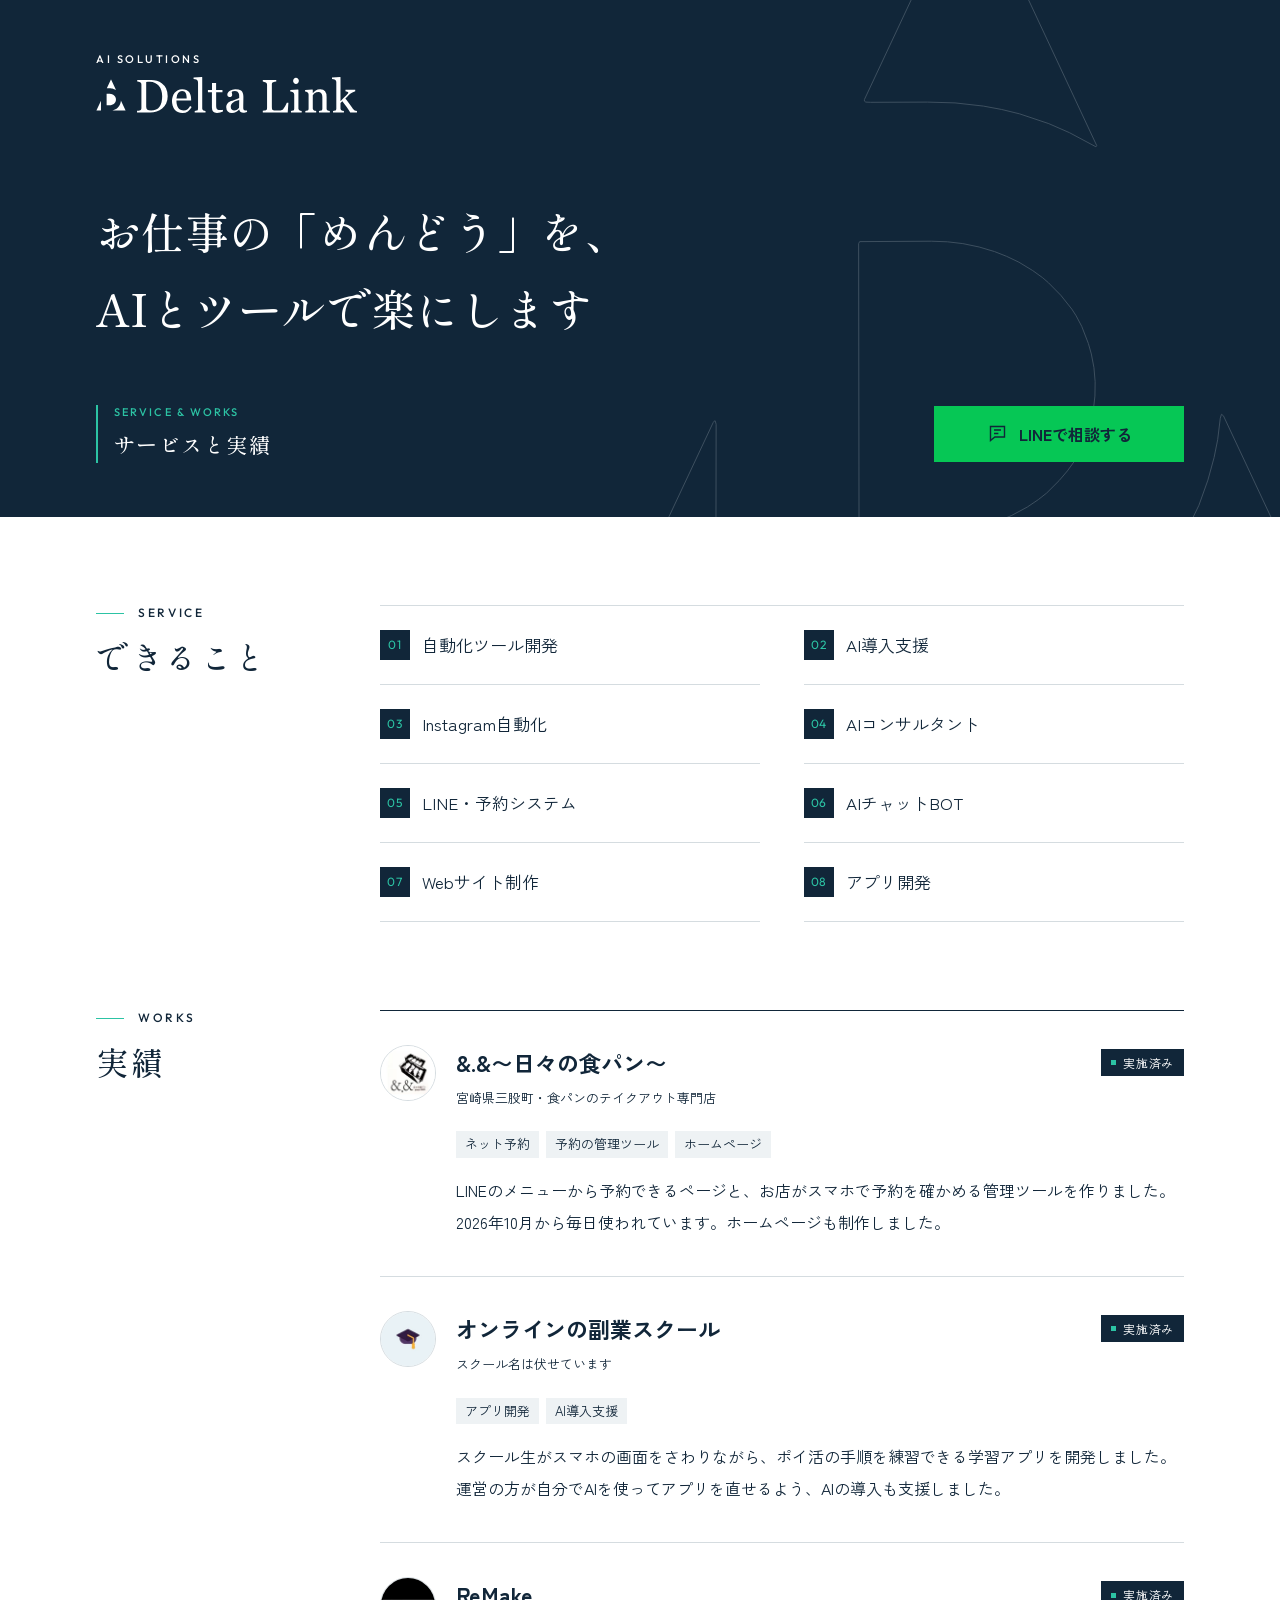
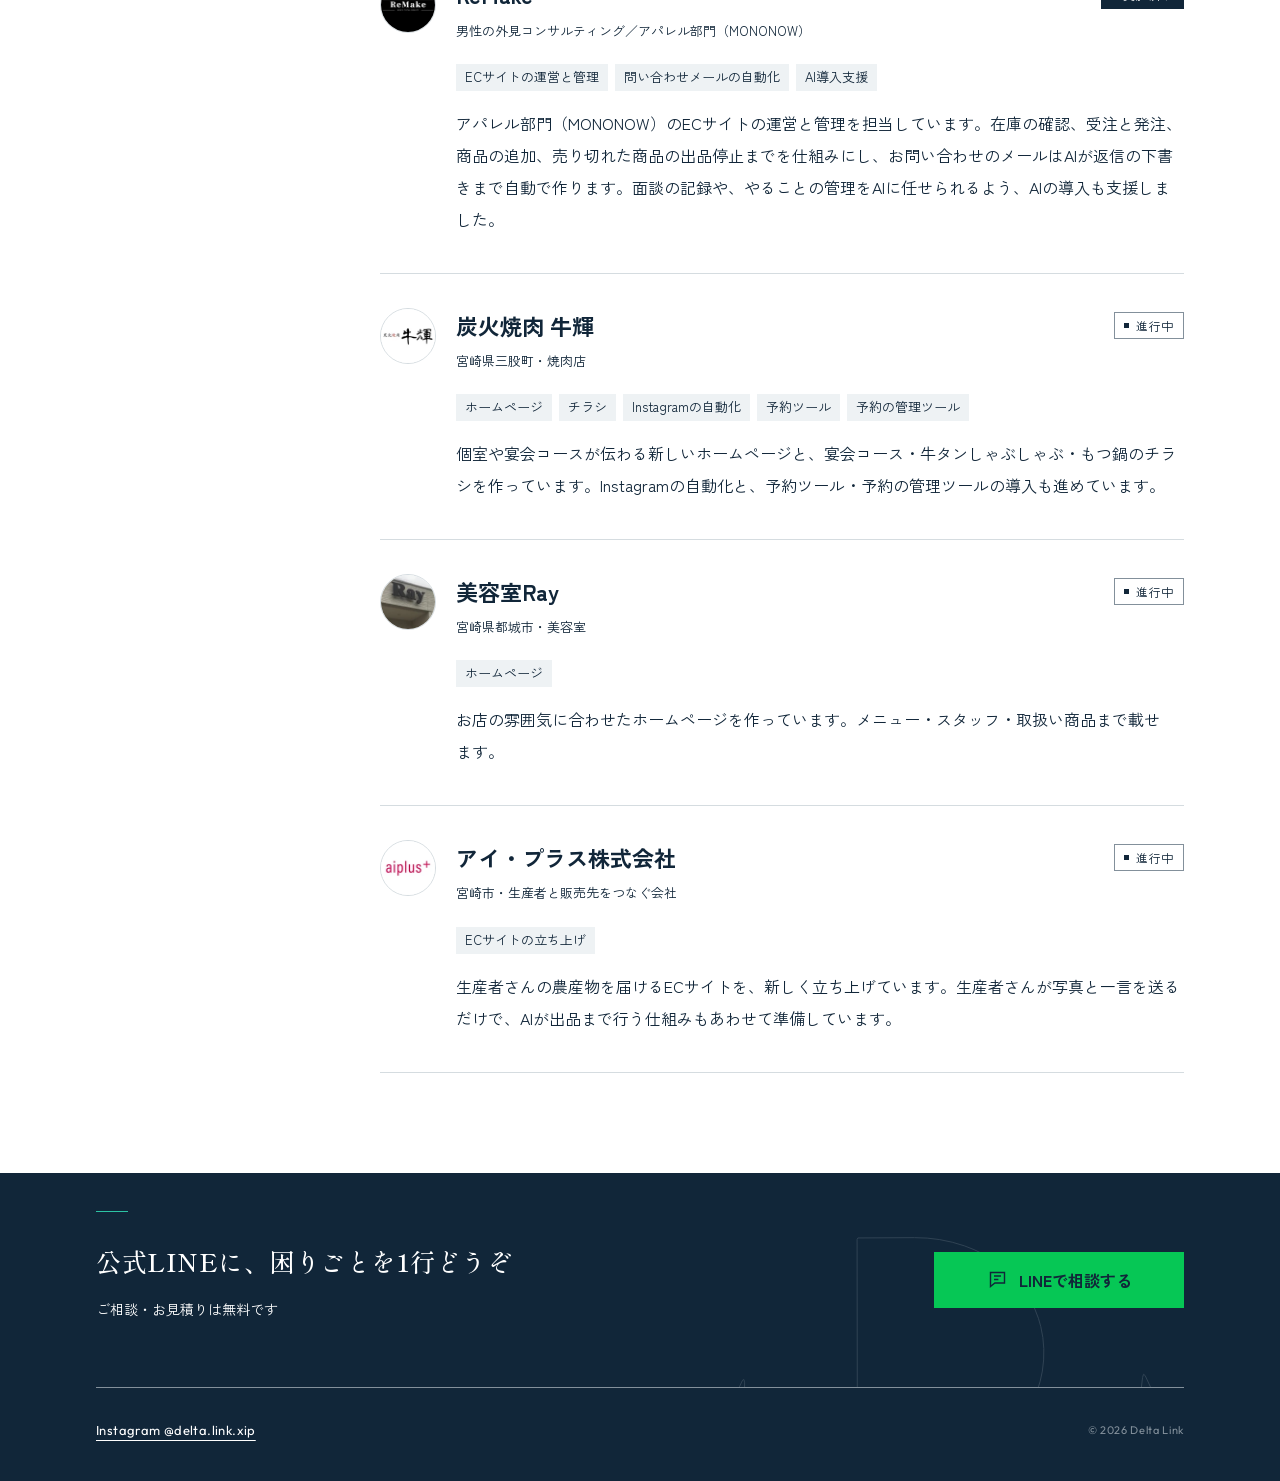
==== works/index.html @ f8925f32 "サービスと実績のページを公開する（公式LINEのメニューから開く1ページ） Co-Authored-By: Claude Opus 5.5 <noreply@anthropic.com>" ====
<!doctype html>
<html lang="ja">
<head>
  <meta charset="utf-8">
  <meta name="viewport" content="width=device-width, initial-scale=1, viewport-fit=cover">
  <title>Delta Link｜サービスと実績</title>
  <meta name="description" content="お仕事の「めんどう」を、AIとツールで楽にします。Delta Linkのできることと、これまでの実績です。">
  <meta property="og:title" content="Delta Link｜サービスと実績">
  <meta property="og:description" content="お仕事の「めんどう」を、AIとツールで楽にします。Delta Linkのできることと、これまでの実績です。">
  <meta property="og:type" content="website">
  <meta property="og:locale" content="ja_JP">
  <meta property="og:url" content="https://delta-cmpny-dev.github.io/delta-link/works/">
  <meta property="og:image" content="https://delta-cmpny-dev.github.io/delta-link/works/assets/ogp.png">
  <meta property="og:image:width" content="1200">
  <meta property="og:image:height" content="630">
  <meta property="og:image:alt" content="Delta Link｜サービスと実績">
  <meta name="twitter:card" content="summary_large_image">
  <meta name="theme-color" content="#112639">
  <link rel="icon" href="assets/favicon.png" type="image/png" sizes="32x32">
  <link rel="apple-touch-icon" href="assets/apple-touch-icon.png" sizes="180x180">
  <link rel="stylesheet" href="style.css">
</head>
<body>
  <header class="hero">
    <div class="hero-art" aria-hidden="true"><svg aria-hidden="true" xmlns="http://www.w3.org/2000/svg" viewBox="0 0 476.00 506.00"><path fill="currentColor" fill-rule="evenodd" d="M78.38,346.25 L78.00,346.25 L77.12,347.38 L6.50,497.75 L6.38,498.75 L7.00,499.38 L77.62,499.50 L78.75,498.62 L79.00,348.38Z M469.50,498.25 L396.75,343.12 L395.50,342.12 L394.75,344.62 L393.12,358.12 L390.88,369.25 L387.00,383.38 L381.38,399.12 L373.50,415.38 L366.38,427.12 L360.38,435.50 L350.88,446.88 L340.12,457.62 L330.38,465.75 L319.88,473.25 L308.88,480.00 L299.25,484.88 L283.50,491.62 L270.12,495.88 L260.50,498.25 L259.38,499.12 L261.38,499.50 L467.12,499.62 L469.12,499.25Z M168.88,234.00 L168.25,235.25 L168.50,415.88 L169.38,416.38 L214.12,416.38 L222.50,416.12 L233.62,414.88 L244.75,412.50 L254.25,409.62 L263.88,405.62 L273.88,400.25 L280.75,395.62 L286.00,391.50 L293.88,383.62 L299.00,377.62 L303.25,371.75 L307.75,363.62 L311.12,355.25 L313.50,347.75 L315.25,339.62 L316.25,330.75 L316.38,321.75 L315.62,312.88 L314.00,304.38 L312.12,297.75 L308.00,287.12 L304.50,280.50 L301.75,276.25 L294.88,267.62 L287.12,259.75 L283.50,256.62 L277.25,252.12 L268.62,246.88 L261.00,243.25 L253.38,240.25 L243.75,237.38 L233.50,235.25 L223.88,234.12 L213.75,233.75Z M237.75,5.62 L237.00,6.25 L171.88,145.00 L171.88,146.00 L172.75,146.62 L175.75,146.75 L211.50,146.62 L228.62,147.12 L246.38,149.12 L257.88,151.25 L269.12,154.00 L287.38,160.12 L300.25,165.75 L316.88,174.62 L317.38,173.88 L239.38,7.12 L238.38,5.75Z"/></svg></div>
    <div class="wrap hero-inner">
      <div class="brand">
        <p class="eyebrow">AI SOLUTIONS</p>
        <div class="lockup"><img class="mark" src="assets/deltalink-mark.svg" alt="" width="28" height="30"><img class="wordmark" src="assets/wordmark.svg" alt="Delta Link" width="211" height="44"></div>
      </div>
      <p class="catch">お仕事の「めんどう」を、<br>AIとツールで楽にします</p>
      <div class="hero-bottom">
        <div class="page-heading"><p class="eyebrow">SERVICE &amp; WORKS</p><h1>サービスと実績</h1></div>
        <a class="line-button" href="https://line.me/R/oaMessage/%40844vahis/"><svg aria-hidden="true" viewBox="0 0 24 24" fill="none" stroke="currentColor" stroke-width="1.6"><path d="M4 4h16v12H9l-5 4V4Z"/><path d="M8 8h8M8 12h5"/></svg><span class="line-label">LINEで相談する</span></a>
      </div>
    </div>
  </header>
  <main>
    <section class="services section wrap" aria-labelledby="service-title">
      <div class="section-heading"><p class="eyebrow">SERVICE</p><h2 id="service-title">できること</h2></div>
      <ol class="service-list"><li><span class="service-no">01</span><span class="service-name">自動化ツール開発</span></li>
<li><span class="service-no">02</span><span class="service-name">AI導入支援</span></li>
<li><span class="service-no">03</span><span class="service-name">Instagram自動化</span></li>
<li><span class="service-no">04</span><span class="service-name">AIコンサルタント</span></li>
<li><span class="service-no">05</span><span class="service-name">LINE・予約システム</span></li>
<li><span class="service-no">06</span><span class="service-name">AIチャットBOT</span></li>
<li><span class="service-no">07</span><span class="service-name">Webサイト制作</span></li>
<li><span class="service-no">08</span><span class="service-name">アプリ開発</span></li></ol>
    </section>
    <section class="works section wrap" aria-labelledby="works-title">
      <div class="section-heading"><p class="eyebrow">WORKS</p><h2 id="works-title">実績</h2></div>
      <div class="work-list"><article class="work" aria-labelledby="work-hibino">
  <div class="work-top"><img class="work-icon" src="assets/icons/hibino.webp" alt="&amp;.&amp;～日々の食パン～" width="56" height="56">
    <div class="work-identity"><h3 class="work-name" id="work-hibino">&amp;.&amp;～日々の食パン～</h3><p class="work-about">宮崎県三股町・食パンのテイクアウト専門店</p></div>
    <p class="work-status done">実施済み</p>
  </div>
  <ul class="work-services"><li>ネット予約</li><li>予約の管理ツール</li><li>ホームページ</li></ul><p class="work-text">LINEのメニューから予約できるページと、お店がスマホで予約を確かめる管理ツールを作りました。2026年10月から毎日使われています。ホームページも制作しました。</p>
</article>
<article class="work" aria-labelledby="work-yuruani">
  <div class="work-top"><img class="work-icon" src="assets/icons/yuruani.webp" alt="オンラインの副業スクール" width="56" height="56">
    <div class="work-identity"><h3 class="work-name" id="work-yuruani">オンラインの副業スクール</h3><p class="work-about">スクール名は伏せています</p></div>
    <p class="work-status done">実施済み</p>
  </div>
  <ul class="work-services"><li>アプリ開発</li><li>AI導入支援</li></ul><p class="work-text">スクール生がスマホの画面をさわりながら、ポイ活の手順を練習できる学習アプリを開発しました。運営の方が自分でAIを使ってアプリを直せるよう、AIの導入も支援しました。</p>
</article>
<article class="work" aria-labelledby="work-remake">
  <div class="work-top"><img class="work-icon" src="assets/icons/remake.webp" alt="ReMake" width="56" height="56">
    <div class="work-identity"><h3 class="work-name" id="work-remake">ReMake</h3><p class="work-about">男性の外見コンサルティング／アパレル部門（MONONOW）</p></div>
    <p class="work-status done">実施済み</p>
  </div>
  <ul class="work-services"><li>ECサイトの運営と管理</li><li>問い合わせメールの自動化</li><li>AI導入支援</li></ul><p class="work-text">アパレル部門（MONONOW）のECサイトの運営と管理を担当しています。在庫の確認、受注と発注、商品の追加、売り切れた商品の出品停止までを仕組みにし、お問い合わせのメールはAIが返信の下書きまで自動で作ります。面談の記録や、やることの管理をAIに任せられるよう、AIの導入も支援しました。</p>
</article>
<article class="work" aria-labelledby="work-gyuki">
  <div class="work-top"><img class="work-icon" src="assets/icons/gyuki.webp" alt="炭火焼肉 牛輝" width="56" height="56">
    <div class="work-identity"><h3 class="work-name" id="work-gyuki">炭火焼肉 牛輝</h3><p class="work-about">宮崎県三股町・焼肉店</p></div>
    <p class="work-status ongoing">進行中</p>
  </div>
  <ul class="work-services"><li>ホームページ</li><li>チラシ</li><li>Instagramの自動化</li><li>予約ツール</li><li>予約の管理ツール</li></ul><p class="work-text">個室や宴会コースが伝わる新しいホームページと、宴会コース・牛タンしゃぶしゃぶ・もつ鍋のチラシを作っています。Instagramの自動化と、予約ツール・予約の管理ツールの導入も進めています。</p>
</article>
<article class="work" aria-labelledby="work-ray">
  <div class="work-top"><img class="work-icon" src="assets/icons/ray.webp" alt="美容室Ray" width="56" height="56">
    <div class="work-identity"><h3 class="work-name" id="work-ray">美容室Ray</h3><p class="work-about">宮崎県都城市・美容室</p></div>
    <p class="work-status ongoing">進行中</p>
  </div>
  <ul class="work-services"><li>ホームページ</li></ul><p class="work-text">お店の雰囲気に合わせたホームページを作っています。メニュー・スタッフ・取扱い商品まで載せます。</p>
</article>
<article class="work" aria-labelledby="work-iplus">
  <div class="work-top"><img class="work-icon" src="assets/icons/iplus.webp" alt="アイ・プラス株式会社" width="56" height="56">
    <div class="work-identity"><h3 class="work-name" id="work-iplus">アイ・プラス株式会社</h3><p class="work-about">宮崎市・生産者と販売先をつなぐ会社</p></div>
    <p class="work-status ongoing">進行中</p>
  </div>
  <ul class="work-services"><li>ECサイトの立ち上げ</li></ul><p class="work-text">生産者さんの農産物を届けるECサイトを、新しく立ち上げています。生産者さんが写真と一言を送るだけで、AIが出品まで行う仕組みもあわせて準備しています。</p>
</article></div>
    </section>
    <section class="contact" aria-label="LINEで相談する">
      <div class="contact-art" aria-hidden="true"><svg aria-hidden="true" xmlns="http://www.w3.org/2000/svg" viewBox="0 0 476.00 506.00"><path fill="currentColor" fill-rule="evenodd" d="M78.38,346.25 L78.00,346.25 L77.12,347.38 L6.50,497.75 L6.38,498.75 L7.00,499.38 L77.62,499.50 L78.75,498.62 L79.00,348.38Z M469.50,498.25 L396.75,343.12 L395.50,342.12 L394.75,344.62 L393.12,358.12 L390.88,369.25 L387.00,383.38 L381.38,399.12 L373.50,415.38 L366.38,427.12 L360.38,435.50 L350.88,446.88 L340.12,457.62 L330.38,465.75 L319.88,473.25 L308.88,480.00 L299.25,484.88 L283.50,491.62 L270.12,495.88 L260.50,498.25 L259.38,499.12 L261.38,499.50 L467.12,499.62 L469.12,499.25Z M168.88,234.00 L168.25,235.25 L168.50,415.88 L169.38,416.38 L214.12,416.38 L222.50,416.12 L233.62,414.88 L244.75,412.50 L254.25,409.62 L263.88,405.62 L273.88,400.25 L280.75,395.62 L286.00,391.50 L293.88,383.62 L299.00,377.62 L303.25,371.75 L307.75,363.62 L311.12,355.25 L313.50,347.75 L315.25,339.62 L316.25,330.75 L316.38,321.75 L315.62,312.88 L314.00,304.38 L312.12,297.75 L308.00,287.12 L304.50,280.50 L301.75,276.25 L294.88,267.62 L287.12,259.75 L283.50,256.62 L277.25,252.12 L268.62,246.88 L261.00,243.25 L253.38,240.25 L243.75,237.38 L233.50,235.25 L223.88,234.12 L213.75,233.75Z M237.75,5.62 L237.00,6.25 L171.88,145.00 L171.88,146.00 L172.75,146.62 L175.75,146.75 L211.50,146.62 L228.62,147.12 L246.38,149.12 L257.88,151.25 L269.12,154.00 L287.38,160.12 L300.25,165.75 L316.88,174.62 L317.38,173.88 L239.38,7.12 L238.38,5.75Z"/></svg></div>
      <div class="wrap contact-inner">
        <div><p class="contact-message"><span>公式LINEに、</span><span>困りごとを1行どうぞ</span></p><p class="contact-note">ご相談・お見積りは無料です</p></div>
        <a class="line-button" href="https://line.me/R/oaMessage/%40844vahis/"><svg aria-hidden="true" viewBox="0 0 24 24" fill="none" stroke="currentColor" stroke-width="1.6"><path d="M4 4h16v12H9l-5 4V4Z"/><path d="M8 8h8M8 12h5"/></svg><span class="line-label">LINEで相談する</span></a>
      </div>
    </section>
  </main>
  <footer class="footer"><div class="wrap footer-inner"><a class="instagram" href="https://www.instagram.com/delta.link.xip/">Instagram @delta.link.xip</a><p class="copyright">© 2026 Delta Link</p></div></footer>
  <div class="mobile-contact"><a class="line-button" href="https://line.me/R/oaMessage/%40844vahis/"><svg aria-hidden="true" viewBox="0 0 24 24" fill="none" stroke="currentColor" stroke-width="1.6"><path d="M4 4h16v12H9l-5 4V4Z"/><path d="M8 8h8M8 12h5"/></svg><span class="line-label">LINEで相談する</span></a></div>
</body>
</html>
---- works/style.css ----
@font-face{font-family:Shippori;src:url("assets/fonts/shippori.woff2") format("woff2");font-weight:500;font-display:swap}
@font-face{font-family:Outfit;src:url("assets/fonts/outfit.woff2") format("woff2");font-weight:100 900;font-display:swap}
@font-face{font-family:Zen;src:url("assets/fonts/zen-regular.woff2") format("woff2");font-weight:400;font-display:swap}
@font-face{font-family:Zen;src:url("assets/fonts/zen-bold.woff2") format("woff2");font-weight:700;font-display:swap}
:root{--navy:#112639;--teal:#2cc3a4;--grey:#83909b;--rule:#d5dce0;--line:#06c755;--dock:80px;color-scheme:light}
*{box-sizing:border-box}
html{background:var(--navy);scroll-padding-bottom:calc(var(--dock) + env(safe-area-inset-bottom,0px) + 24px)}
body{margin:0;background:#fff;color:var(--navy);font-family:Zen,sans-serif;font-size:16px;font-weight:400;line-height:1.9;-webkit-text-size-adjust:100%;text-size-adjust:100%}
h1,h2,h3,p,ol,ul{margin:0}
ol,ul{padding:0;list-style:none}
a{color:inherit;text-underline-offset:5px}
img,svg{display:block;max-width:100%}
a:focus-visible{outline:3px solid var(--navy);outline-offset:5px}
.hero a:focus-visible,.contact a:focus-visible,.footer a:focus-visible{outline-color:#fff}
.wrap{width:calc(100% - 48px);max-width:1088px;margin-inline:auto}
.eyebrow{font-family:Outfit,Zen,sans-serif;font-size:12px;font-weight:500;letter-spacing:.22em;line-height:1.4}
.hero{position:relative;isolation:isolate;background:var(--navy);color:#fff;overflow:hidden}
.hero-inner{position:relative;padding-top:40px;padding-bottom:42px}
.brand .eyebrow{font-size:10px;letter-spacing:.23em;margin-bottom:10px}
.lockup{display:flex;align-items:center;gap:11px}
.mark{filter:brightness(0) invert(1);flex:0 0 25px;width:25px;height:27px}
.wordmark{width:186px;height:auto}
.hero-art{position:absolute;z-index:-1;width:470px;right:-115px;top:38px;color:var(--grey);pointer-events:none}
.hero-art svg,.contact-art svg{width:100%;height:auto}
.hero-art path,.contact-art path{fill:none;stroke:currentColor;stroke-width:1;vector-effect:non-scaling-stroke}
.hero-art{opacity:.39}
.catch{font-family:Shippori,serif;font-weight:500;font-size:clamp(21px,5.7vw,27px);line-height:1.85;letter-spacing:.01em;margin:62px 0 46px}
.hero-bottom{display:flex;flex-direction:column;align-items:flex-start;gap:28px}
.page-heading{border-left:2px solid var(--teal);padding-left:16px}
.page-heading .eyebrow{color:var(--teal);font-size:10px;letter-spacing:.19em}
h1{font-family:Shippori,serif;font-size:19px;font-weight:500;letter-spacing:.07em;line-height:1.7;margin-top:7px}
.line-button{display:inline-flex;align-items:center;justify-content:center;gap:11px;background:var(--line);color:var(--navy);min-height:56px;padding:12px 24px;text-decoration:none;font-size:16px;font-weight:700;line-height:1.5;max-width:100%;border:1px solid var(--line)}
/* The navy halo preserves the specified green/white combination and gives
   the glyphs a contrasting immediate background (1px outside each glyph). */
.line-button svg{width:21px;height:21px;flex:none}
.line-button:hover{border-color:#fff}
.section{padding-top:66px}
.section-heading{margin-bottom:28px}
.section-heading .eyebrow{display:flex;align-items:center;gap:14px;font-size:12px}
.section-heading .eyebrow::before{content:"";height:1px;width:28px;background:var(--teal)}
h2{font-family:Shippori,serif;font-size:29px;font-weight:500;line-height:1.5;letter-spacing:.08em;margin-top:10px}
.service-list{border-top:1px solid var(--rule);display:grid;grid-template-columns:minmax(0,1fr)}
.service-list li{display:flex;align-items:center;gap:18px;border-bottom:1px solid var(--rule);min-height:69px;padding:16px 0}
.service-no{font-family:Outfit,sans-serif;font-size:12px;letter-spacing:.06em;line-height:30px;text-align:center;width:30px;flex:0 0 30px;background:var(--navy);color:var(--teal)}
.service-name{font-size:16px;line-height:1.6;overflow-wrap:anywhere}
.works{padding-bottom:72px}
.work-list{border-top:1px solid var(--navy)}
.work{padding:32px 0 36px;border-bottom:1px solid var(--rule)}
.work-top{display:grid;grid-template-columns:56px minmax(0,1fr);gap:16px;align-items:start}
.work-icon{width:56px;height:56px;border-radius:50%;object-fit:cover;box-sizing:border-box;border:1px solid var(--rule);background:#fff}
.work-name{font-size:19px;font-weight:700;line-height:1.55;overflow-wrap:anywhere}
.work-about{text-wrap:pretty;font-size:14px;line-height:1.8;margin-top:7px;overflow-wrap:anywhere}
.work-status{display:inline-flex;align-items:center;gap:7px;font-size:12px;line-height:1.6;letter-spacing:.06em;padding:3px 9px;margin-top:0;border:1px solid var(--navy);grid-column:2;justify-self:start;white-space:nowrap}
.work-status::before{content:"";width:5px;height:5px;background:var(--teal);flex:none}
.work-status.done{background:var(--navy);color:#fff}
.work-status.ongoing{background:#fff;color:var(--navy);border-color:var(--grey)}
.work-status.ongoing::before{background:var(--navy)}
.work-services{display:flex;flex-wrap:wrap;gap:7px;margin:24px 0 16px}
.work-services li{font-size:13px;line-height:1.6;padding:3px 9px;background:#eef2f4;max-width:100%;overflow-wrap:anywhere}
.work-text{text-wrap:pretty;font-size:15px;line-height:2;overflow-wrap:anywhere}
.contact{position:relative;isolation:isolate;overflow:hidden;background:var(--navy);color:#fff}
.contact-art{position:absolute;z-index:-1;width:380px;right:-128px;top:-90px;color:var(--grey);opacity:.27;pointer-events:none}
.contact-inner{padding-top:48px;padding-bottom:44px}
.contact-inner::before{content:"";display:block;width:32px;height:1px;background:var(--teal);margin-bottom:23px}
.contact-message{font-family:Shippori,serif;font-size:21px;font-weight:500;line-height:1.85;letter-spacing:.02em}
.contact-message span{display:block}
.contact-note{font-size:13px;margin-top:12px}
.contact .line-button{margin-top:26px}
.footer{background:var(--navy);color:#fff;padding-bottom:calc(var(--dock) + env(safe-area-inset-bottom,0px) + 24px)}
.footer-inner{border-top:1px solid #83909b;padding-top:24px;display:flex;flex-direction:column;gap:18px}
.instagram{font-family:Outfit,Zen,sans-serif;font-size:13px;letter-spacing:.03em;width:fit-content;max-width:100%;padding:8px 0;overflow-wrap:anywhere}
.copyright{font-family:Outfit,Zen,sans-serif;font-size:11px;letter-spacing:.06em;color:var(--grey)}
.mobile-contact{position:fixed;z-index:10;bottom:0;left:0;right:0;background:#fff;border-top:1px solid var(--rule);padding:10px 24px calc(10px + env(safe-area-inset-bottom,0px));min-height:var(--dock);display:flex;align-items:center;justify-content:center}
.mobile-contact .line-button{width:100%;min-height:54px}
@media(min-width:600px){.service-list{grid-template-columns:repeat(2,minmax(0,1fr));column-gap:36px}.wrap{width:calc(100% - 80px)}}
@media(min-width:768px){
  .hero-inner{padding-top:52px;padding-bottom:54px}
  .brand .eyebrow{font-size:11px}
  .wordmark{width:220px}.mark{width:30px;height:32px;flex-basis:30px}
  .hero-art{width:760px;right:-70px;top:-132px}
  .catch{font-size:38px;line-height:1.75;margin:80px 0 58px}
  .hero-bottom{flex-direction:row;justify-content:space-between;align-items:center;gap:24px}
  h1{font-size:21px}.page-heading .eyebrow{font-size:11px}
  .hero .line-button{width:250px}
  .section{display:grid;grid-template-columns:190px minmax(0,1fr);gap:40px;padding-top:88px}
  .section-heading{margin:0}h2{font-size:32px}
  .service-list{column-gap:28px}.service-list li{gap:12px;min-height:79px}.service-name{font-size:15px}
  .works{padding-bottom:100px}
  .work{padding:34px 0 38px}
  .work-top{grid-template-columns:56px minmax(0,1fr);gap:20px}
  .work-name{font-size:22px}.work-about{font-size:13px}
  .work-status{margin-top:12px}
  .work-services{margin-left:76px;margin-top:22px}
  .work-text{margin-left:76px;font-size:16px}
  .contact-inner{padding-block:65px;display:grid;grid-template-columns:minmax(0,1fr) 250px;gap:24px;align-items:center}
  .contact-inner::before{position:absolute;top:38px;margin:0}
  .contact-message{font-size:25px}.contact-note{font-size:14px}
  .contact .line-button{margin:0}.contact-art{width:600px;right:35px;top:-230px}
  .footer{padding-bottom:30px}.footer-inner{flex-direction:row;justify-content:space-between;align-items:center;padding-top:22px}
  .mobile-contact{display:none}
}
@media(min-width:1100px){.service-list{column-gap:44px}.service-name{font-size:17px}.section{grid-template-columns:220px minmax(0,1fr);gap:64px}.work-top{grid-template-columns:56px minmax(0,1fr) auto}.work-status{margin-top:4px;grid-column:auto}.catch{font-size:44px}.contact-message span{display:inline}}
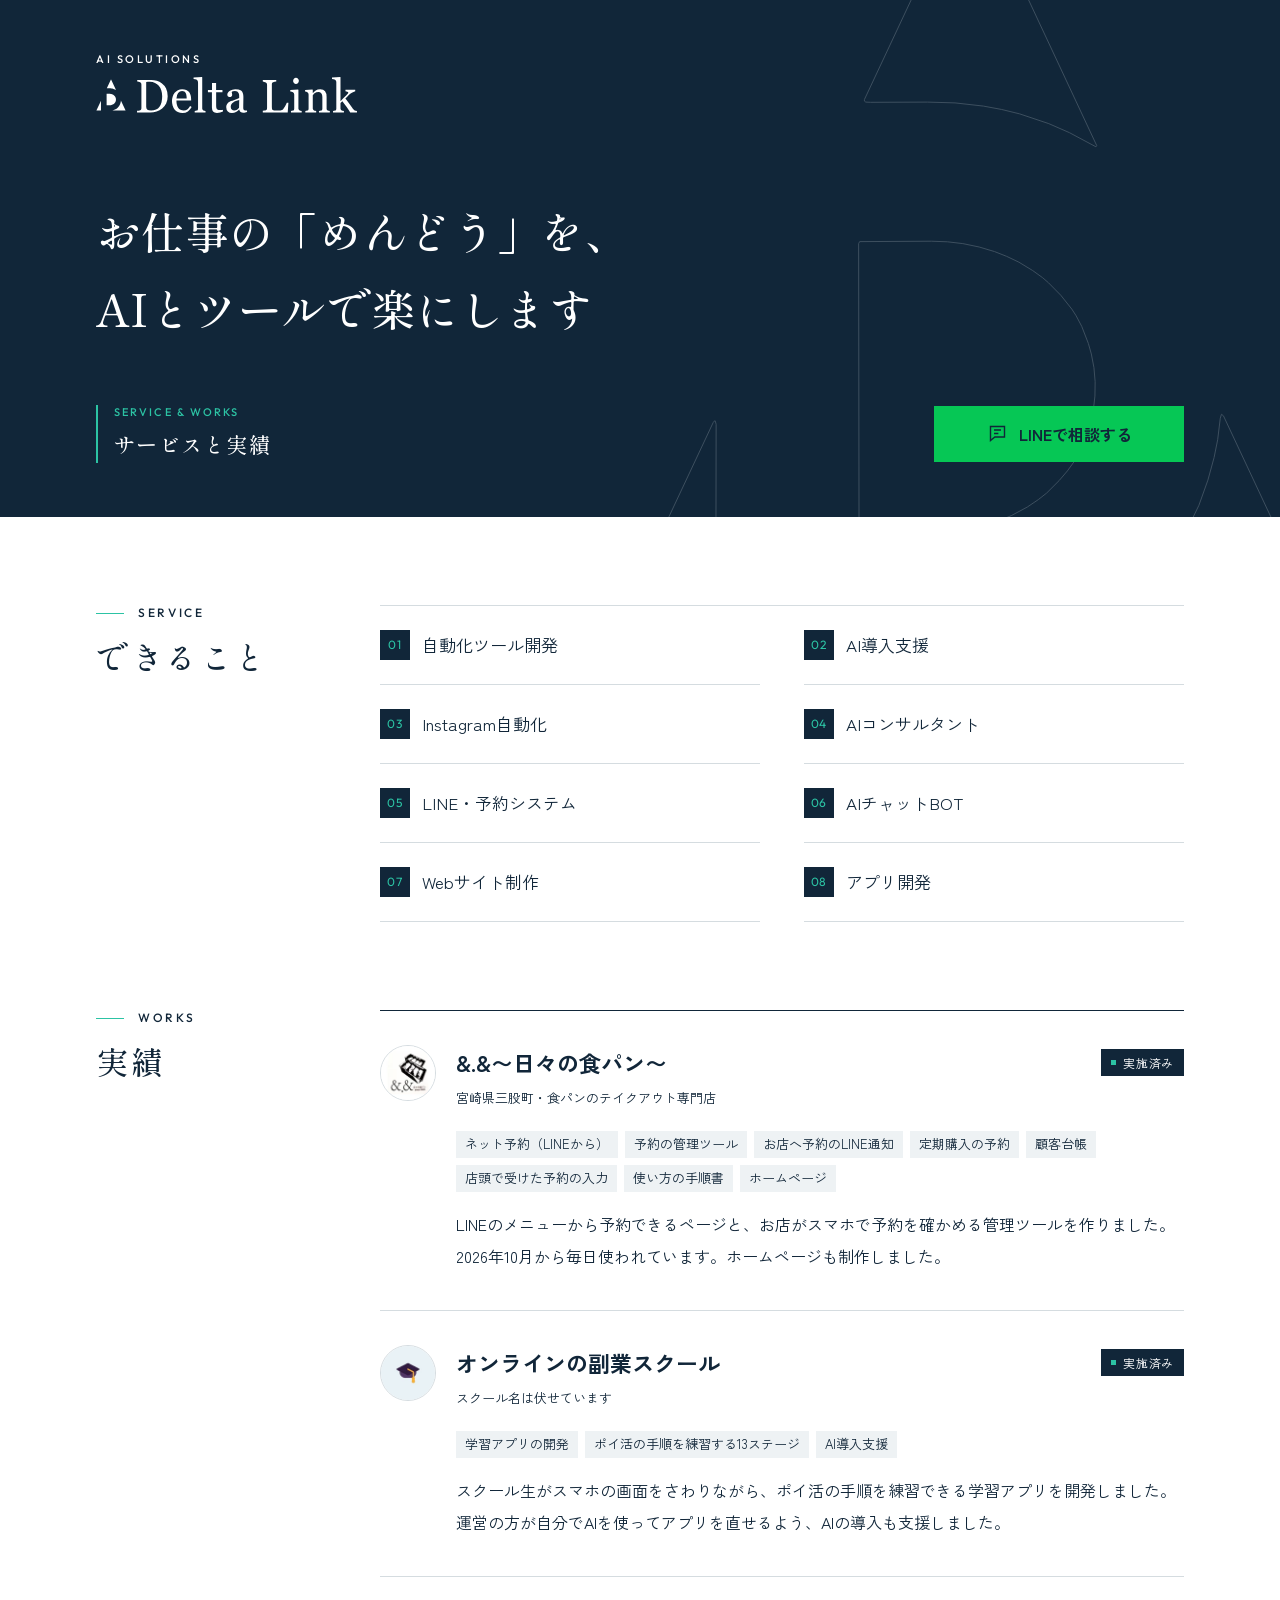
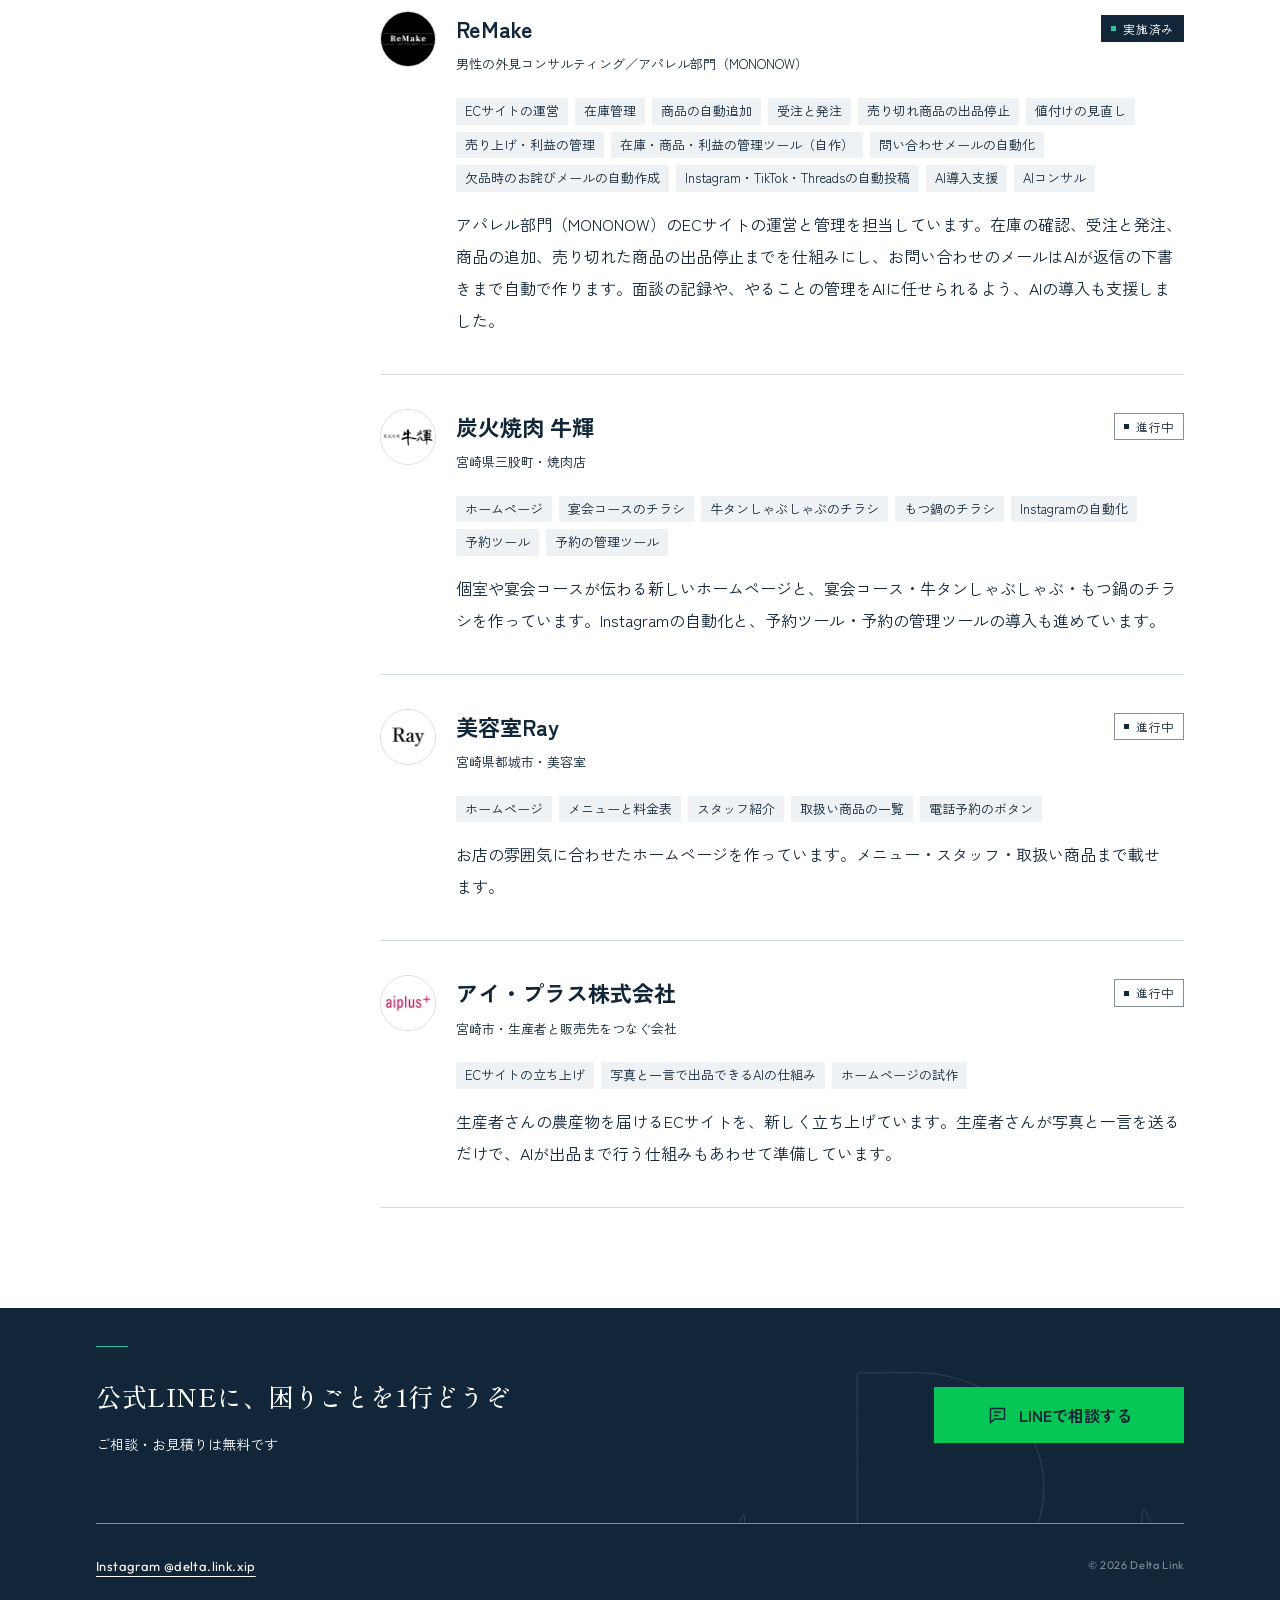
==== commit 9c2b8fd3: "実績の札を、やったことを1つずつ並べる形にし、美容室Rayのアイコンを文字に替える Co-Authored-By: Claude Opus 5.5 <noreply@anthropic.com>" ====
--- a/works/index.html
+++ b/works/index.html
@@ -54,42 +54,42 @@
     <div class="work-identity"><h3 class="work-name" id="work-hibino">&amp;.&amp;～日々の食パン～</h3><p class="work-about">宮崎県三股町・食パンのテイクアウト専門店</p></div>
     <p class="work-status done">実施済み</p>
   </div>
-  <ul class="work-services"><li>ネット予約</li><li>予約の管理ツール</li><li>ホームページ</li></ul><p class="work-text">LINEのメニューから予約できるページと、お店がスマホで予約を確かめる管理ツールを作りました。2026年10月から毎日使われています。ホームページも制作しました。</p>
+  <ul class="work-services"><li>ネット予約（LINEから）</li><li>予約の管理ツール</li><li>お店へ予約のLINE通知</li><li>定期購入の予約</li><li>顧客台帳</li><li>店頭で受けた予約の入力</li><li>使い方の手順書</li><li>ホームページ</li></ul><p class="work-text">LINEのメニューから予約できるページと、お店がスマホで予約を確かめる管理ツールを作りました。2026年10月から毎日使われています。ホームページも制作しました。</p>
 </article>
 <article class="work" aria-labelledby="work-yuruani">
   <div class="work-top"><img class="work-icon" src="assets/icons/yuruani.webp" alt="オンラインの副業スクール" width="56" height="56">
     <div class="work-identity"><h3 class="work-name" id="work-yuruani">オンラインの副業スクール</h3><p class="work-about">スクール名は伏せています</p></div>
     <p class="work-status done">実施済み</p>
   </div>
-  <ul class="work-services"><li>アプリ開発</li><li>AI導入支援</li></ul><p class="work-text">スクール生がスマホの画面をさわりながら、ポイ活の手順を練習できる学習アプリを開発しました。運営の方が自分でAIを使ってアプリを直せるよう、AIの導入も支援しました。</p>
+  <ul class="work-services"><li>学習アプリの開発</li><li>ポイ活の手順を練習する13ステージ</li><li>AI導入支援</li></ul><p class="work-text">スクール生がスマホの画面をさわりながら、ポイ活の手順を練習できる学習アプリを開発しました。運営の方が自分でAIを使ってアプリを直せるよう、AIの導入も支援しました。</p>
 </article>
 <article class="work" aria-labelledby="work-remake">
   <div class="work-top"><img class="work-icon" src="assets/icons/remake.webp" alt="ReMake" width="56" height="56">
     <div class="work-identity"><h3 class="work-name" id="work-remake">ReMake</h3><p class="work-about">男性の外見コンサルティング／アパレル部門（MONONOW）</p></div>
     <p class="work-status done">実施済み</p>
   </div>
-  <ul class="work-services"><li>ECサイトの運営と管理</li><li>問い合わせメールの自動化</li><li>AI導入支援</li></ul><p class="work-text">アパレル部門（MONONOW）のECサイトの運営と管理を担当しています。在庫の確認、受注と発注、商品の追加、売り切れた商品の出品停止までを仕組みにし、お問い合わせのメールはAIが返信の下書きまで自動で作ります。面談の記録や、やることの管理をAIに任せられるよう、AIの導入も支援しました。</p>
+  <ul class="work-services"><li>ECサイトの運営</li><li>在庫管理</li><li>商品の自動追加</li><li>受注と発注</li><li>売り切れ商品の出品停止</li><li>値付けの見直し</li><li>売り上げ・利益の管理</li><li>在庫・商品・利益の管理ツール（自作）</li><li>問い合わせメールの自動化</li><li>欠品時のお詫びメールの自動作成</li><li>Instagram・TikTok・Threadsの自動投稿</li><li>AI導入支援</li><li>AIコンサル</li></ul><p class="work-text">アパレル部門（MONONOW）のECサイトの運営と管理を担当しています。在庫の確認、受注と発注、商品の追加、売り切れた商品の出品停止までを仕組みにし、お問い合わせのメールはAIが返信の下書きまで自動で作ります。面談の記録や、やることの管理をAIに任せられるよう、AIの導入も支援しました。</p>
 </article>
 <article class="work" aria-labelledby="work-gyuki">
   <div class="work-top"><img class="work-icon" src="assets/icons/gyuki.webp" alt="炭火焼肉 牛輝" width="56" height="56">
     <div class="work-identity"><h3 class="work-name" id="work-gyuki">炭火焼肉 牛輝</h3><p class="work-about">宮崎県三股町・焼肉店</p></div>
     <p class="work-status ongoing">進行中</p>
   </div>
-  <ul class="work-services"><li>ホームページ</li><li>チラシ</li><li>Instagramの自動化</li><li>予約ツール</li><li>予約の管理ツール</li></ul><p class="work-text">個室や宴会コースが伝わる新しいホームページと、宴会コース・牛タンしゃぶしゃぶ・もつ鍋のチラシを作っています。Instagramの自動化と、予約ツール・予約の管理ツールの導入も進めています。</p>
+  <ul class="work-services"><li>ホームページ</li><li>宴会コースのチラシ</li><li>牛タンしゃぶしゃぶのチラシ</li><li>もつ鍋のチラシ</li><li>Instagramの自動化</li><li>予約ツール</li><li>予約の管理ツール</li></ul><p class="work-text">個室や宴会コースが伝わる新しいホームページと、宴会コース・牛タンしゃぶしゃぶ・もつ鍋のチラシを作っています。Instagramの自動化と、予約ツール・予約の管理ツールの導入も進めています。</p>
 </article>
 <article class="work" aria-labelledby="work-ray">
   <div class="work-top"><img class="work-icon" src="assets/icons/ray.webp" alt="美容室Ray" width="56" height="56">
     <div class="work-identity"><h3 class="work-name" id="work-ray">美容室Ray</h3><p class="work-about">宮崎県都城市・美容室</p></div>
     <p class="work-status ongoing">進行中</p>
   </div>
-  <ul class="work-services"><li>ホームページ</li></ul><p class="work-text">お店の雰囲気に合わせたホームページを作っています。メニュー・スタッフ・取扱い商品まで載せます。</p>
+  <ul class="work-services"><li>ホームページ</li><li>メニューと料金表</li><li>スタッフ紹介</li><li>取扱い商品の一覧</li><li>電話予約のボタン</li></ul><p class="work-text">お店の雰囲気に合わせたホームページを作っています。メニュー・スタッフ・取扱い商品まで載せます。</p>
 </article>
 <article class="work" aria-labelledby="work-iplus">
   <div class="work-top"><img class="work-icon" src="assets/icons/iplus.webp" alt="アイ・プラス株式会社" width="56" height="56">
     <div class="work-identity"><h3 class="work-name" id="work-iplus">アイ・プラス株式会社</h3><p class="work-about">宮崎市・生産者と販売先をつなぐ会社</p></div>
     <p class="work-status ongoing">進行中</p>
   </div>
-  <ul class="work-services"><li>ECサイトの立ち上げ</li></ul><p class="work-text">生産者さんの農産物を届けるECサイトを、新しく立ち上げています。生産者さんが写真と一言を送るだけで、AIが出品まで行う仕組みもあわせて準備しています。</p>
+  <ul class="work-services"><li>ECサイトの立ち上げ</li><li>写真と一言で出品できるAIの仕組み</li><li>ホームページの試作</li></ul><p class="work-text">生産者さんの農産物を届けるECサイトを、新しく立ち上げています。生産者さんが写真と一言を送るだけで、AIが出品まで行う仕組みもあわせて準備しています。</p>
 </article></div>
     </section>
     <section class="contact" aria-label="LINEで相談する">
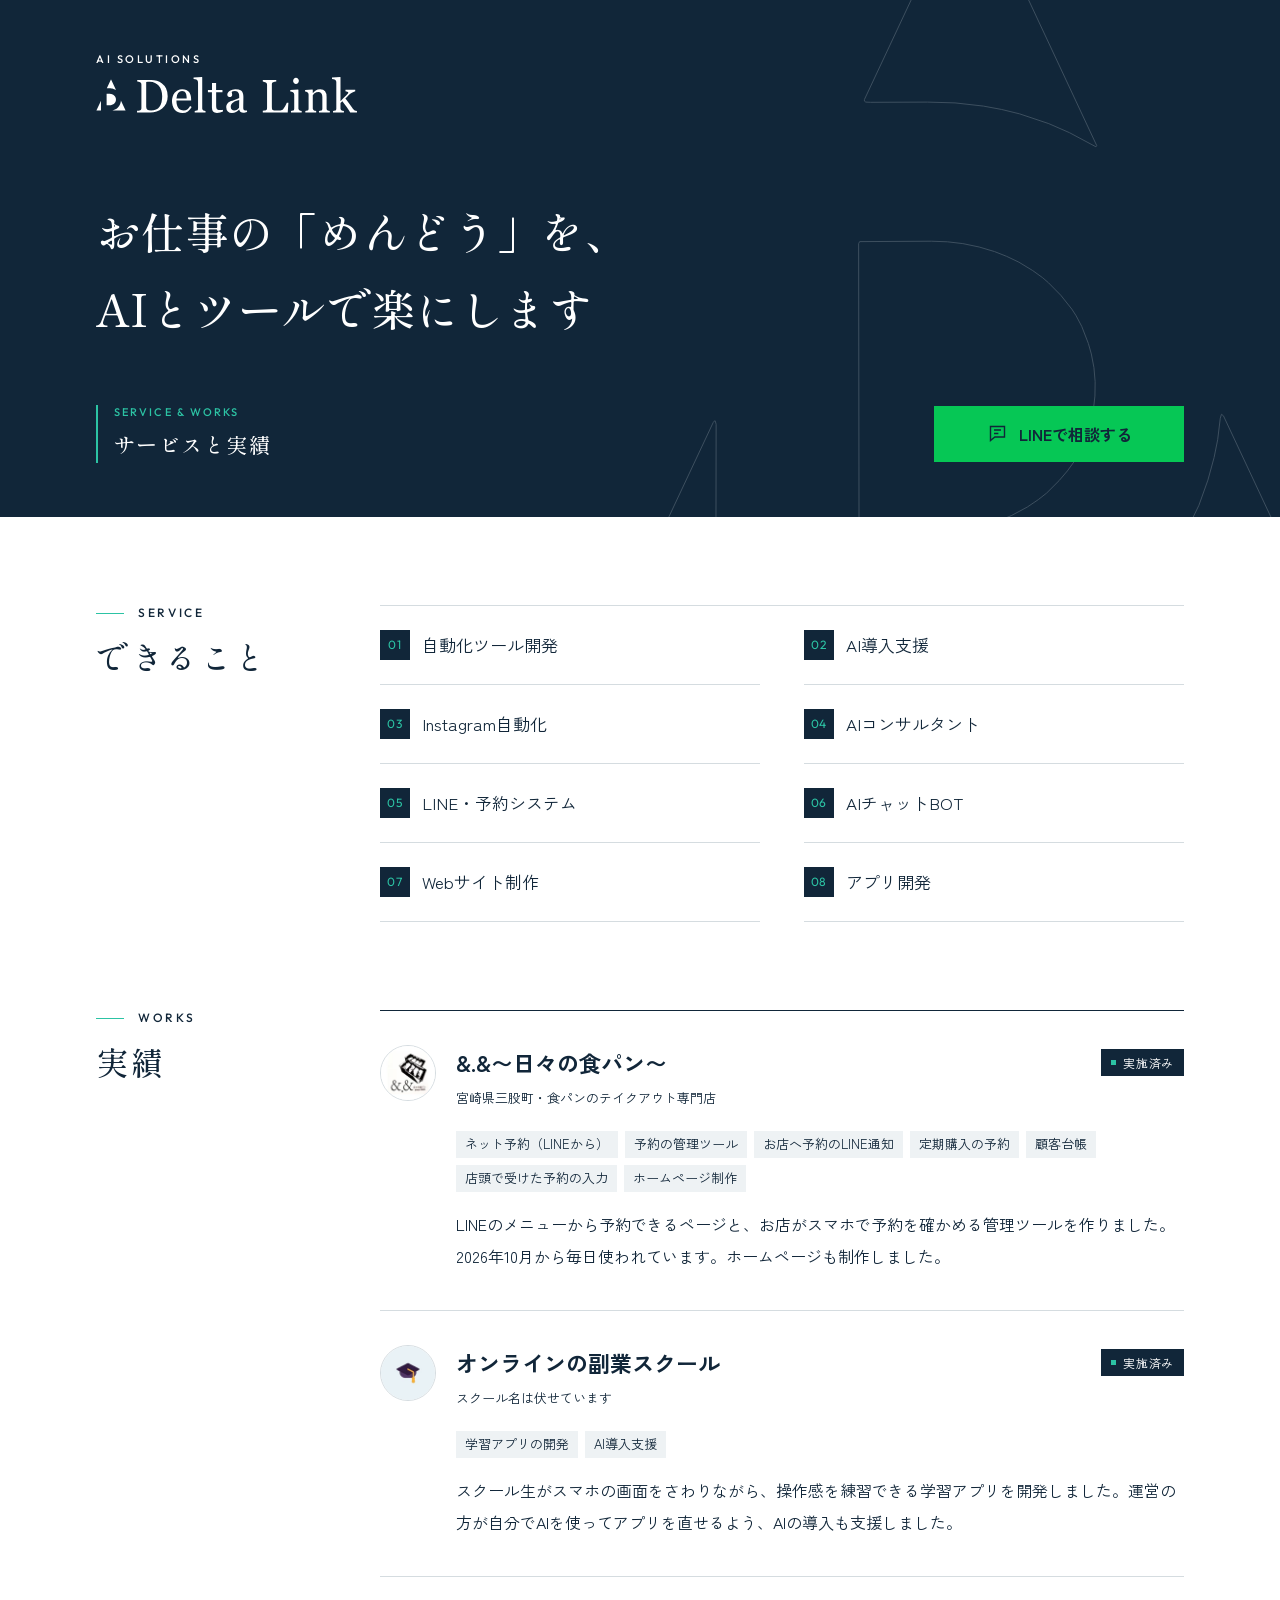
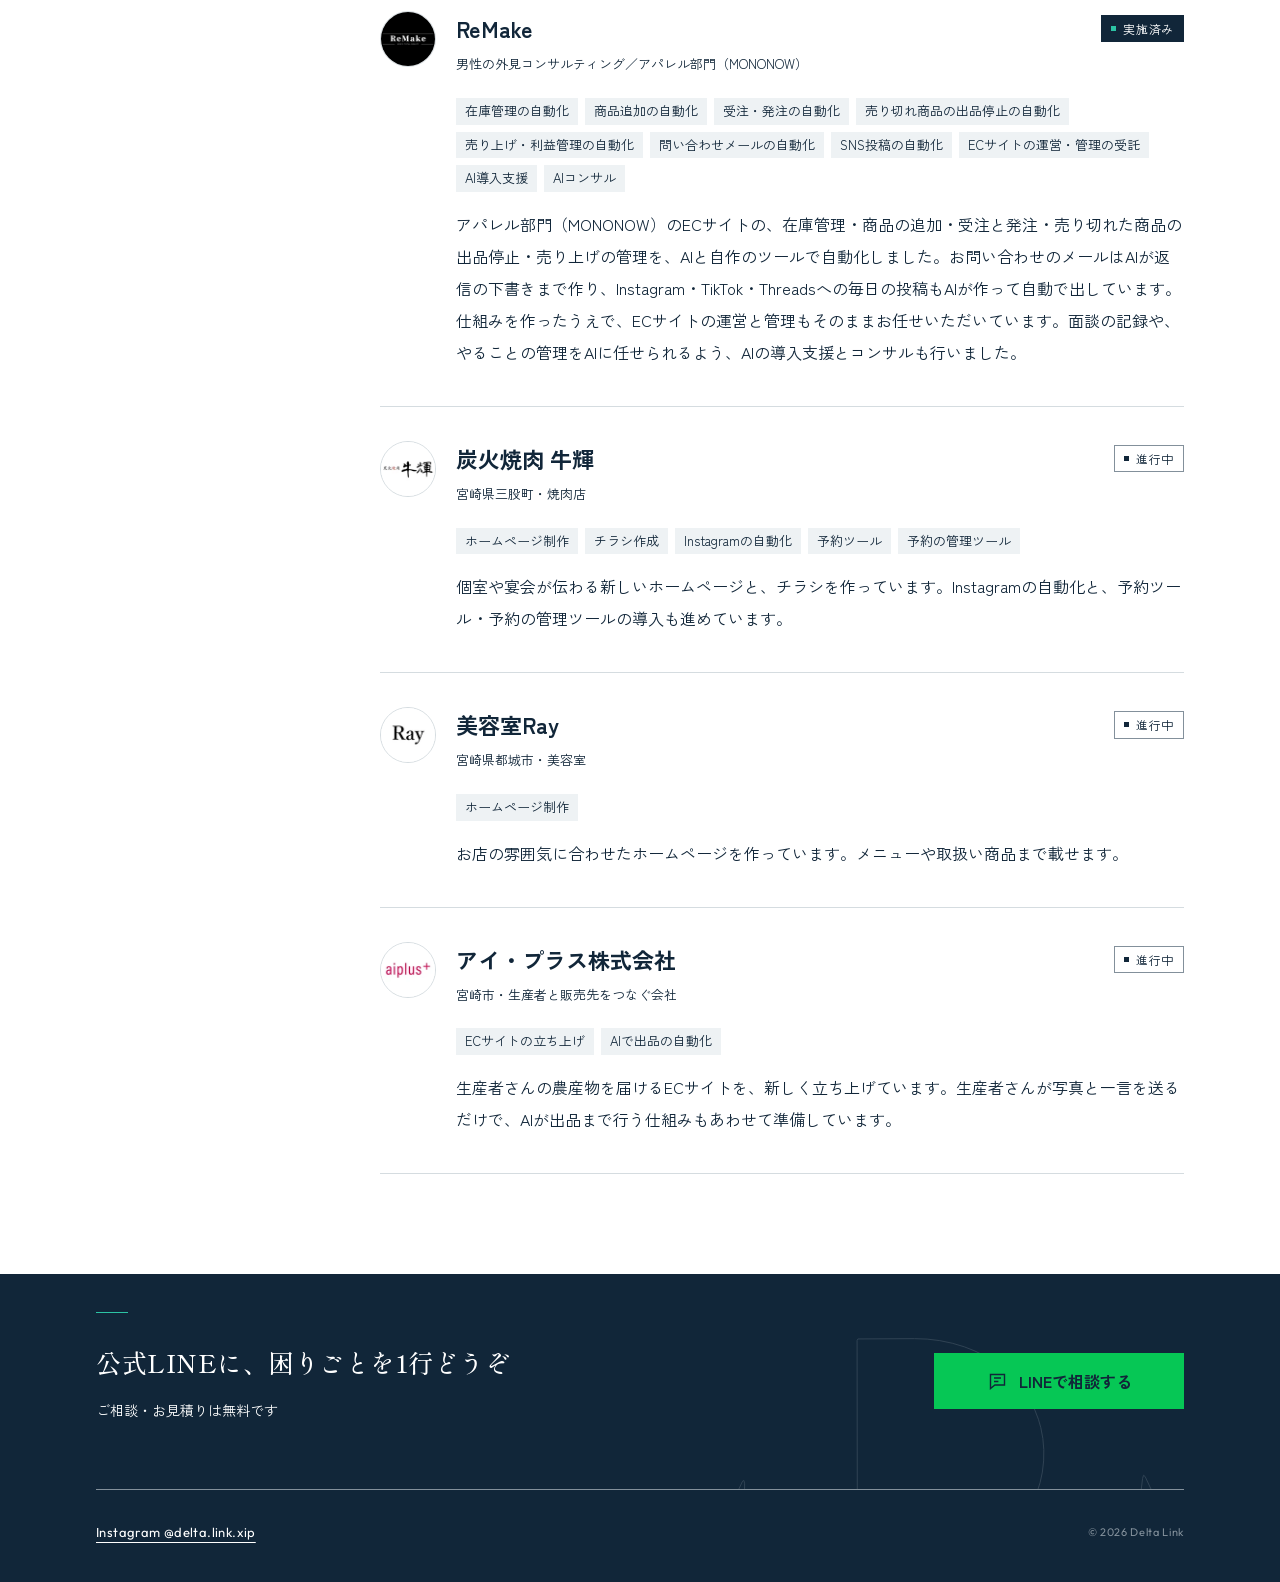
==== commit 25f69282: "実績の札を仕事の種類ごとにし、自動化・AI化を前に出す Co-Authored-By: Claude Opus 5.5 <noreply@anthropic.com>" ====
--- a/works/index.html
+++ b/works/index.html
@@ -54,42 +54,42 @@
     <div class="work-identity"><h3 class="work-name" id="work-hibino">&amp;.&amp;～日々の食パン～</h3><p class="work-about">宮崎県三股町・食パンのテイクアウト専門店</p></div>
     <p class="work-status done">実施済み</p>
   </div>
-  <ul class="work-services"><li>ネット予約（LINEから）</li><li>予約の管理ツール</li><li>お店へ予約のLINE通知</li><li>定期購入の予約</li><li>顧客台帳</li><li>店頭で受けた予約の入力</li><li>使い方の手順書</li><li>ホームページ</li></ul><p class="work-text">LINEのメニューから予約できるページと、お店がスマホで予約を確かめる管理ツールを作りました。2026年10月から毎日使われています。ホームページも制作しました。</p>
+  <ul class="work-services"><li>ネット予約（LINEから）</li><li>予約の管理ツール</li><li>お店へ予約のLINE通知</li><li>定期購入の予約</li><li>顧客台帳</li><li>店頭で受けた予約の入力</li><li>ホームページ制作</li></ul><p class="work-text">LINEのメニューから予約できるページと、お店がスマホで予約を確かめる管理ツールを作りました。2026年10月から毎日使われています。ホームページも制作しました。</p>
 </article>
 <article class="work" aria-labelledby="work-yuruani">
   <div class="work-top"><img class="work-icon" src="assets/icons/yuruani.webp" alt="オンラインの副業スクール" width="56" height="56">
     <div class="work-identity"><h3 class="work-name" id="work-yuruani">オンラインの副業スクール</h3><p class="work-about">スクール名は伏せています</p></div>
     <p class="work-status done">実施済み</p>
   </div>
-  <ul class="work-services"><li>学習アプリの開発</li><li>ポイ活の手順を練習する13ステージ</li><li>AI導入支援</li></ul><p class="work-text">スクール生がスマホの画面をさわりながら、ポイ活の手順を練習できる学習アプリを開発しました。運営の方が自分でAIを使ってアプリを直せるよう、AIの導入も支援しました。</p>
+  <ul class="work-services"><li>学習アプリの開発</li><li>AI導入支援</li></ul><p class="work-text">スクール生がスマホの画面をさわりながら、操作感を練習できる学習アプリを開発しました。運営の方が自分でAIを使ってアプリを直せるよう、AIの導入も支援しました。</p>
 </article>
 <article class="work" aria-labelledby="work-remake">
   <div class="work-top"><img class="work-icon" src="assets/icons/remake.webp" alt="ReMake" width="56" height="56">
     <div class="work-identity"><h3 class="work-name" id="work-remake">ReMake</h3><p class="work-about">男性の外見コンサルティング／アパレル部門（MONONOW）</p></div>
     <p class="work-status done">実施済み</p>
   </div>
-  <ul class="work-services"><li>ECサイトの運営</li><li>在庫管理</li><li>商品の自動追加</li><li>受注と発注</li><li>売り切れ商品の出品停止</li><li>値付けの見直し</li><li>売り上げ・利益の管理</li><li>在庫・商品・利益の管理ツール（自作）</li><li>問い合わせメールの自動化</li><li>欠品時のお詫びメールの自動作成</li><li>Instagram・TikTok・Threadsの自動投稿</li><li>AI導入支援</li><li>AIコンサル</li></ul><p class="work-text">アパレル部門（MONONOW）のECサイトの運営と管理を担当しています。在庫の確認、受注と発注、商品の追加、売り切れた商品の出品停止までを仕組みにし、お問い合わせのメールはAIが返信の下書きまで自動で作ります。面談の記録や、やることの管理をAIに任せられるよう、AIの導入も支援しました。</p>
+  <ul class="work-services"><li>在庫管理の自動化</li><li>商品追加の自動化</li><li>受注・発注の自動化</li><li>売り切れ商品の出品停止の自動化</li><li>売り上げ・利益管理の自動化</li><li>問い合わせメールの自動化</li><li>SNS投稿の自動化</li><li>ECサイトの運営・管理の受託</li><li>AI導入支援</li><li>AIコンサル</li></ul><p class="work-text">アパレル部門（MONONOW）のECサイトの、在庫管理・商品の追加・受注と発注・売り切れた商品の出品停止・売り上げの管理を、AIと自作のツールで自動化しました。お問い合わせのメールはAIが返信の下書きまで作り、Instagram・TikTok・Threadsへの毎日の投稿もAIが作って自動で出しています。仕組みを作ったうえで、ECサイトの運営と管理もそのままお任せいただいています。面談の記録や、やることの管理をAIに任せられるよう、AIの導入支援とコンサルも行いました。</p>
 </article>
 <article class="work" aria-labelledby="work-gyuki">
   <div class="work-top"><img class="work-icon" src="assets/icons/gyuki.webp" alt="炭火焼肉 牛輝" width="56" height="56">
     <div class="work-identity"><h3 class="work-name" id="work-gyuki">炭火焼肉 牛輝</h3><p class="work-about">宮崎県三股町・焼肉店</p></div>
     <p class="work-status ongoing">進行中</p>
   </div>
-  <ul class="work-services"><li>ホームページ</li><li>宴会コースのチラシ</li><li>牛タンしゃぶしゃぶのチラシ</li><li>もつ鍋のチラシ</li><li>Instagramの自動化</li><li>予約ツール</li><li>予約の管理ツール</li></ul><p class="work-text">個室や宴会コースが伝わる新しいホームページと、宴会コース・牛タンしゃぶしゃぶ・もつ鍋のチラシを作っています。Instagramの自動化と、予約ツール・予約の管理ツールの導入も進めています。</p>
+  <ul class="work-services"><li>ホームページ制作</li><li>チラシ作成</li><li>Instagramの自動化</li><li>予約ツール</li><li>予約の管理ツール</li></ul><p class="work-text">個室や宴会が伝わる新しいホームページと、チラシを作っています。Instagramの自動化と、予約ツール・予約の管理ツールの導入も進めています。</p>
 </article>
 <article class="work" aria-labelledby="work-ray">
   <div class="work-top"><img class="work-icon" src="assets/icons/ray.webp" alt="美容室Ray" width="56" height="56">
     <div class="work-identity"><h3 class="work-name" id="work-ray">美容室Ray</h3><p class="work-about">宮崎県都城市・美容室</p></div>
     <p class="work-status ongoing">進行中</p>
   </div>
-  <ul class="work-services"><li>ホームページ</li><li>メニューと料金表</li><li>スタッフ紹介</li><li>取扱い商品の一覧</li><li>電話予約のボタン</li></ul><p class="work-text">お店の雰囲気に合わせたホームページを作っています。メニュー・スタッフ・取扱い商品まで載せます。</p>
+  <ul class="work-services"><li>ホームページ制作</li></ul><p class="work-text">お店の雰囲気に合わせたホームページを作っています。メニューや取扱い商品まで載せます。</p>
 </article>
 <article class="work" aria-labelledby="work-iplus">
   <div class="work-top"><img class="work-icon" src="assets/icons/iplus.webp" alt="アイ・プラス株式会社" width="56" height="56">
     <div class="work-identity"><h3 class="work-name" id="work-iplus">アイ・プラス株式会社</h3><p class="work-about">宮崎市・生産者と販売先をつなぐ会社</p></div>
     <p class="work-status ongoing">進行中</p>
   </div>
-  <ul class="work-services"><li>ECサイトの立ち上げ</li><li>写真と一言で出品できるAIの仕組み</li><li>ホームページの試作</li></ul><p class="work-text">生産者さんの農産物を届けるECサイトを、新しく立ち上げています。生産者さんが写真と一言を送るだけで、AIが出品まで行う仕組みもあわせて準備しています。</p>
+  <ul class="work-services"><li>ECサイトの立ち上げ</li><li>AIで出品の自動化</li></ul><p class="work-text">生産者さんの農産物を届けるECサイトを、新しく立ち上げています。生産者さんが写真と一言を送るだけで、AIが出品まで行う仕組みもあわせて準備しています。</p>
 </article></div>
     </section>
     <section class="contact" aria-label="LINEで相談する">
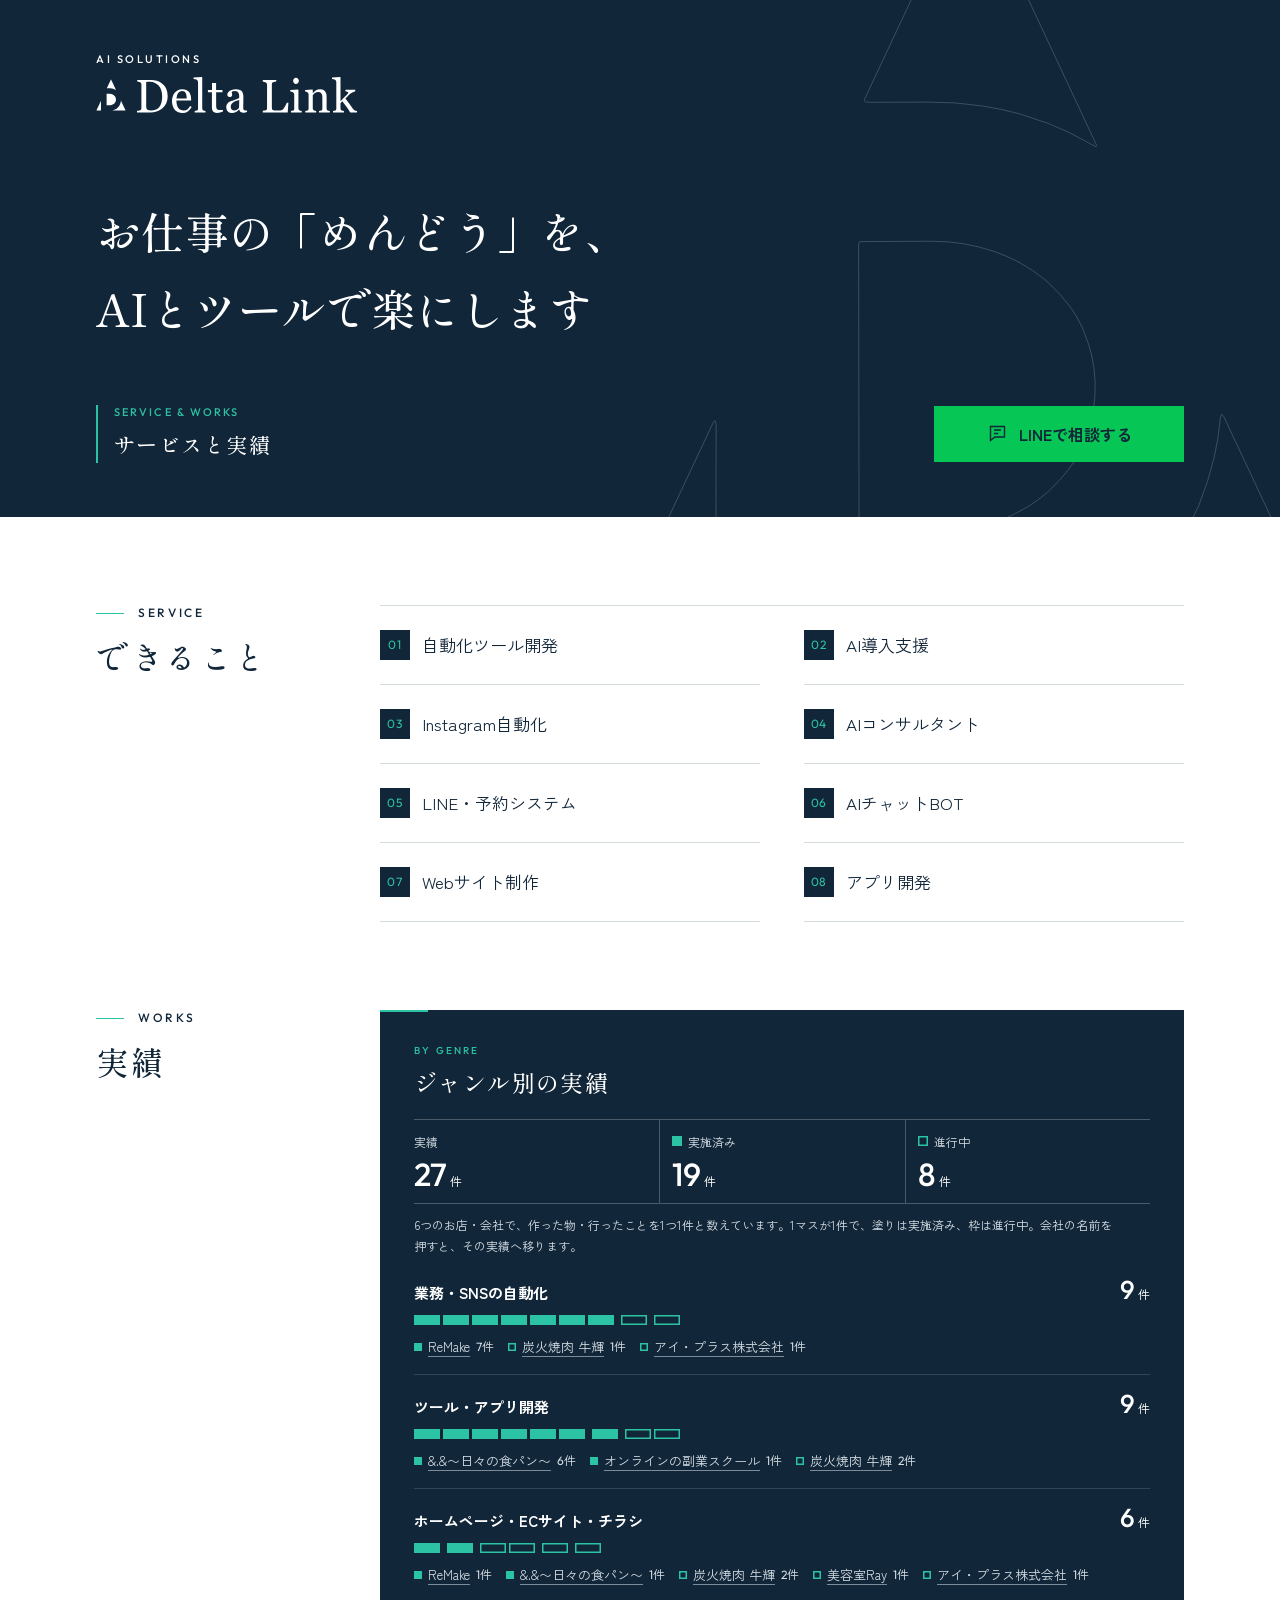
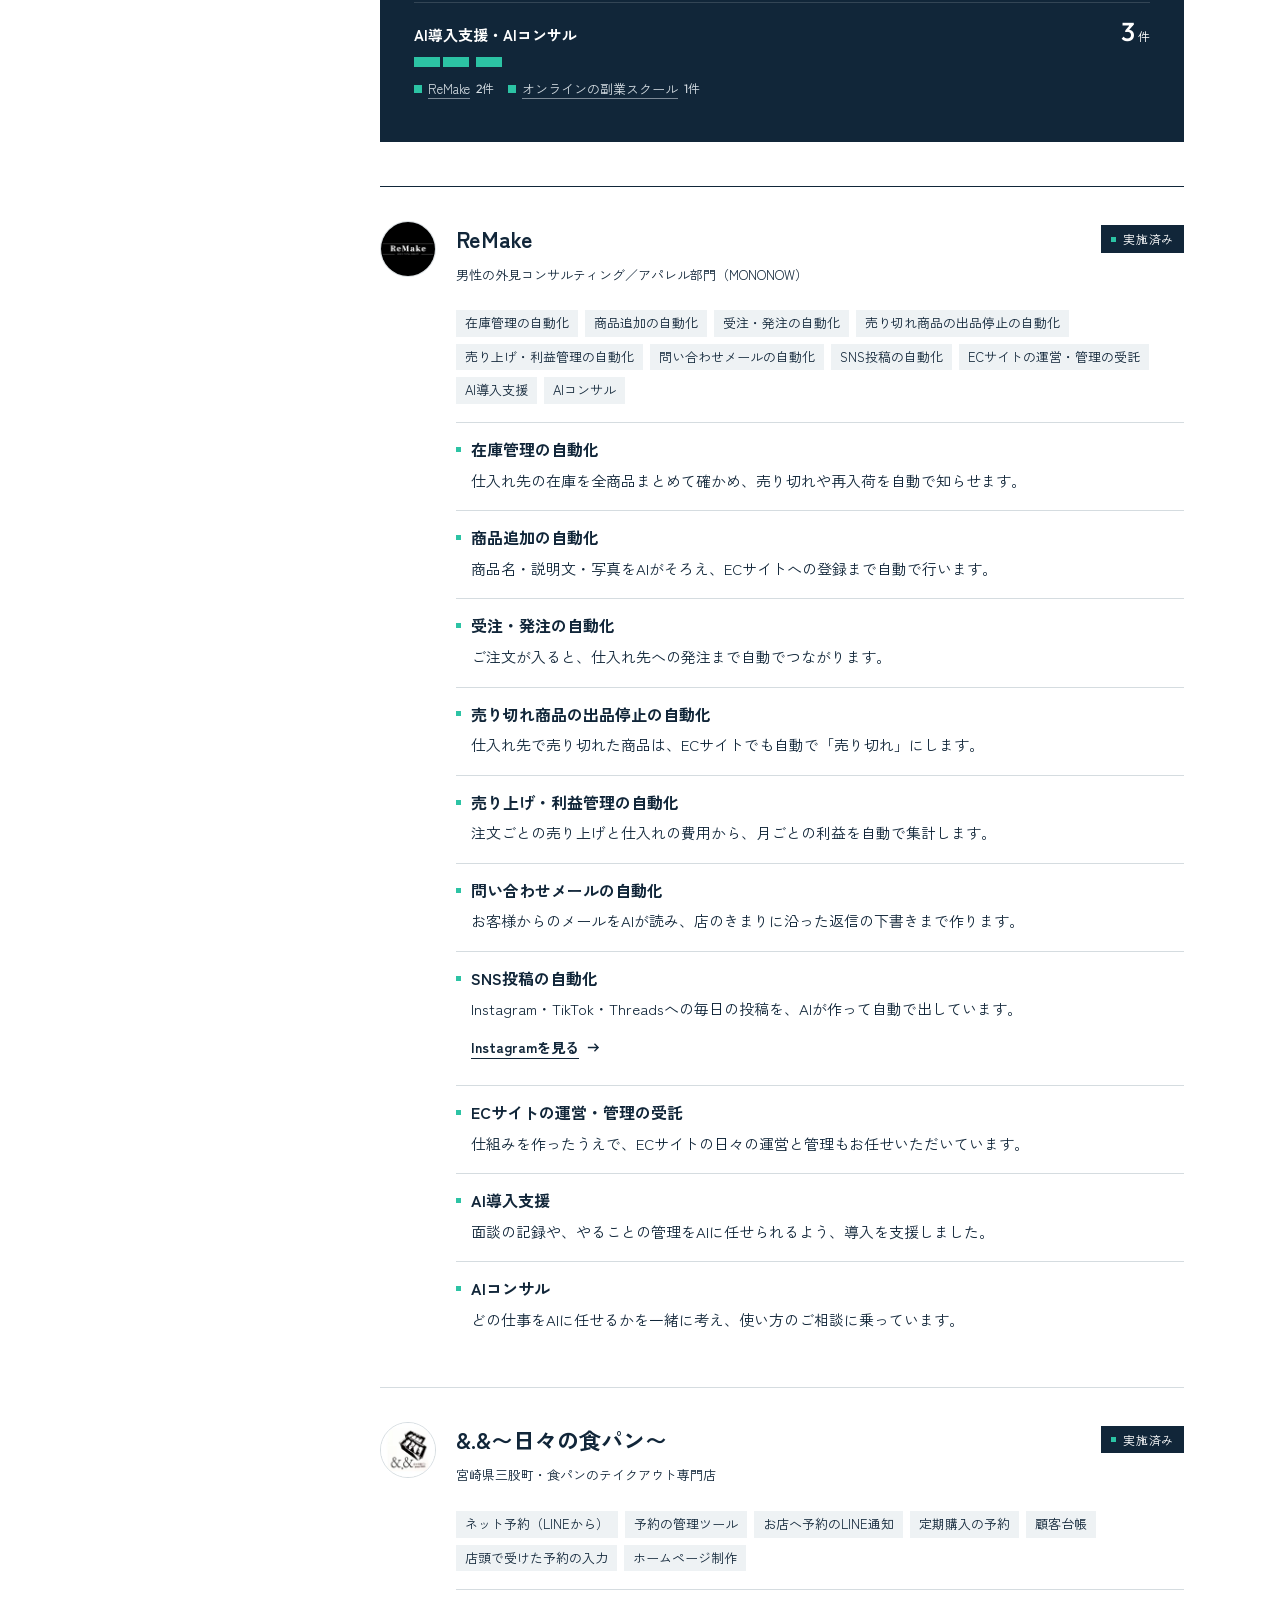
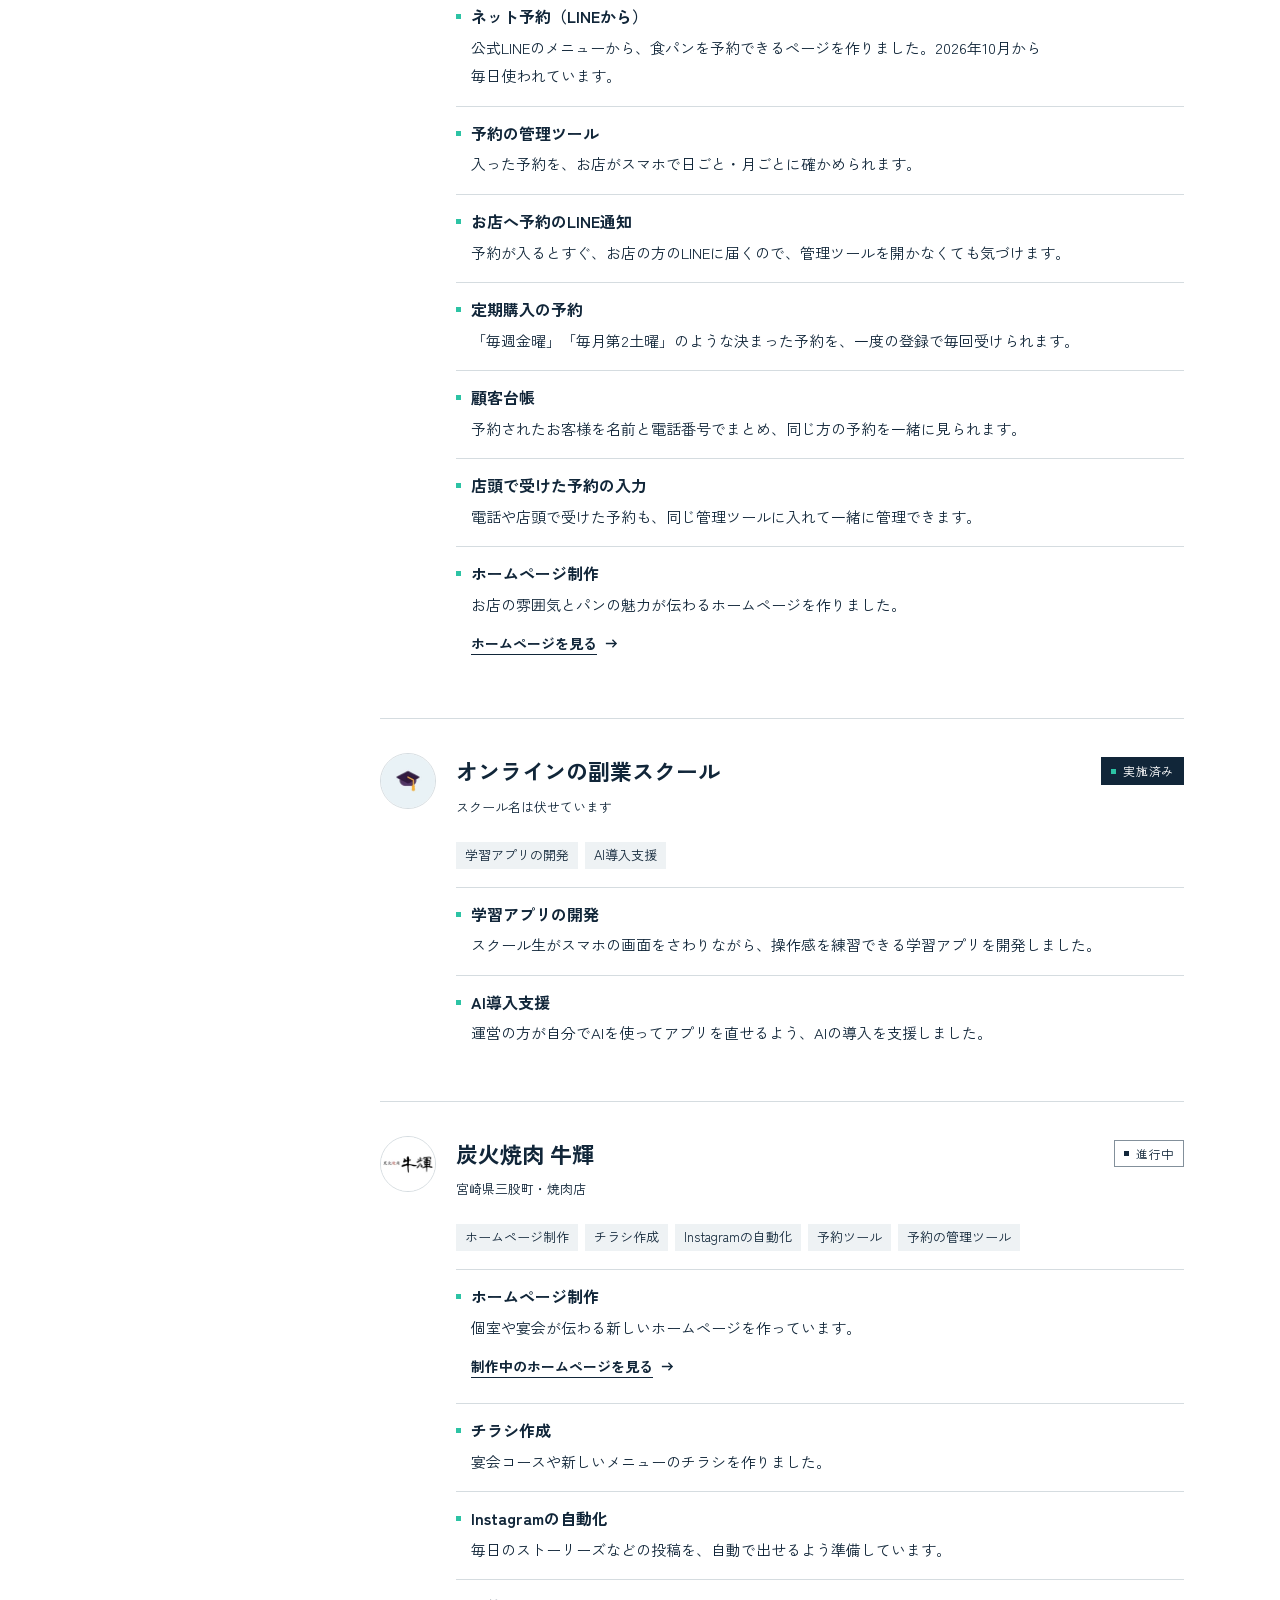
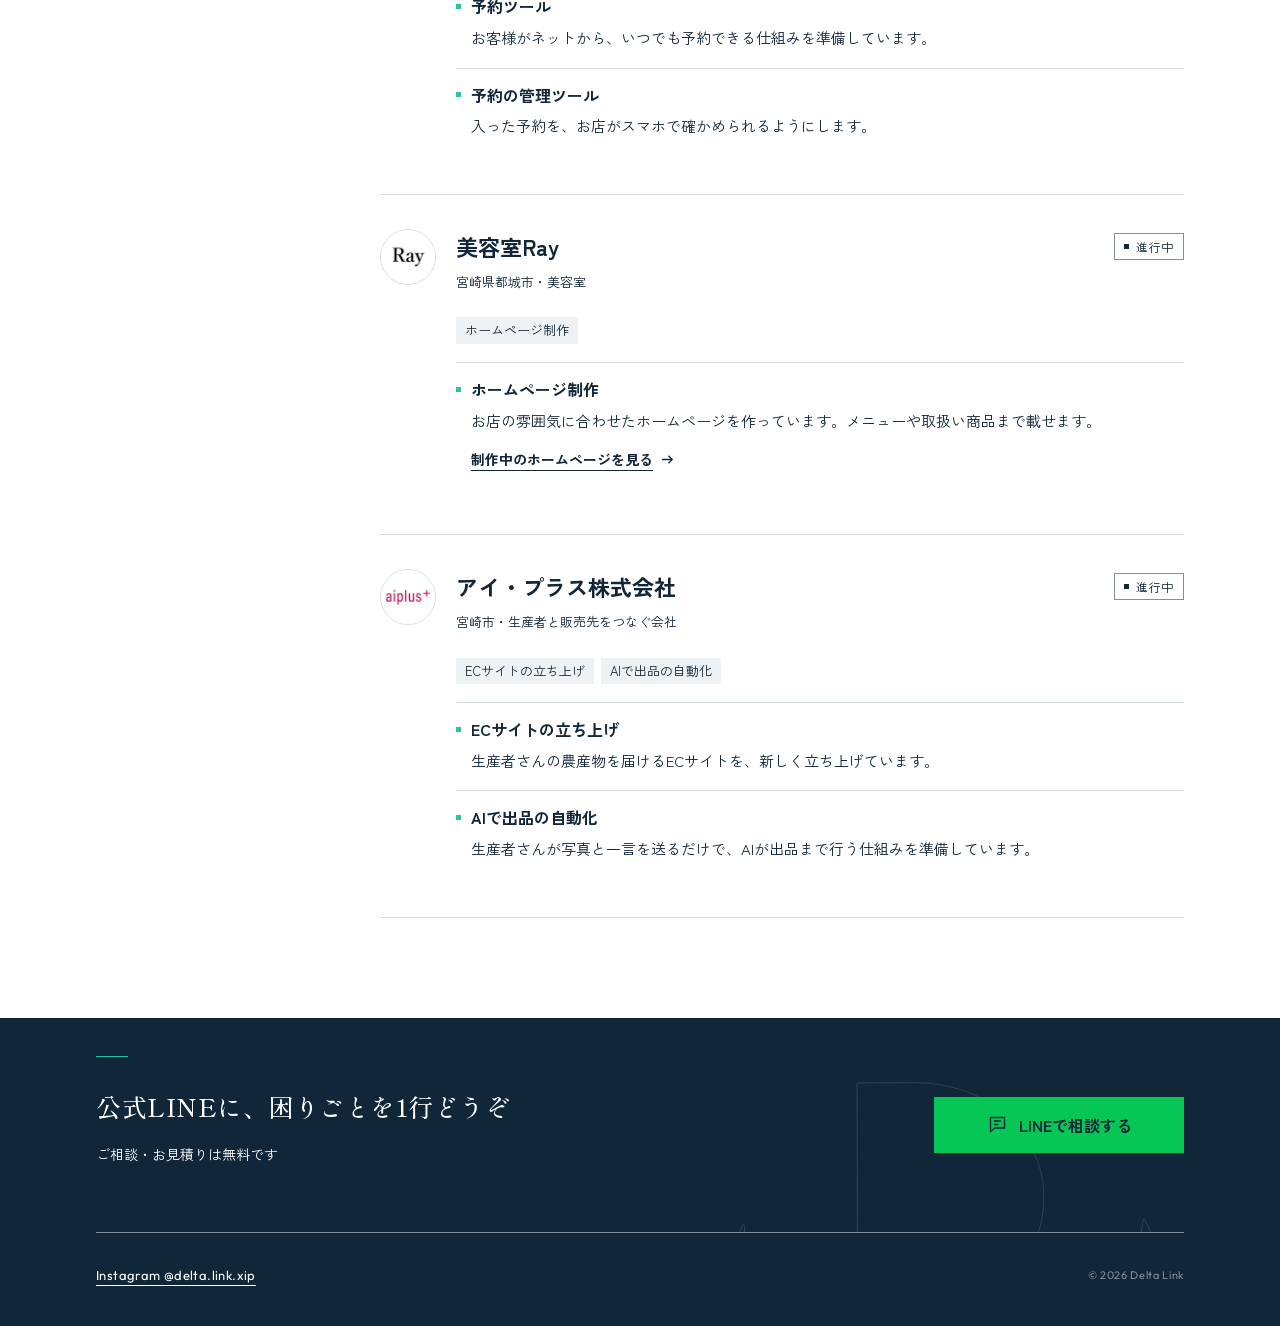
==== commit e1554b5a: "実績：札の下に項目ごとの説明・リンク・ReMakeを先頭・ジャンル別の実績（4つ・27件）・言葉の途中で改行しない Co-Authored-By: Claude Opus 5.5 <noreply@a" ====
--- a/works/index.html
+++ b/works/index.html
@@ -28,79 +28,114 @@
         <p class="eyebrow">AI SOLUTIONS</p>
         <div class="lockup"><img class="mark" src="assets/deltalink-mark.svg" alt="" width="28" height="30"><img class="wordmark" src="assets/wordmark.svg" alt="Delta Link" width="211" height="44"></div>
       </div>
-      <p class="catch">お仕事の「めんどう」を、<br>AIとツールで楽にします</p>
+      <p class="catch">お仕事の<wbr><span class="nb">「めんどう」を、</span><br>AIと<wbr>ツールで<wbr>楽にします</p>
       <div class="hero-bottom">
-        <div class="page-heading"><p class="eyebrow">SERVICE &amp; WORKS</p><h1>サービスと実績</h1></div>
-        <a class="line-button" href="https://line.me/R/oaMessage/%40844vahis/"><svg aria-hidden="true" viewBox="0 0 24 24" fill="none" stroke="currentColor" stroke-width="1.6"><path d="M4 4h16v12H9l-5 4V4Z"/><path d="M8 8h8M8 12h5"/></svg><span class="line-label">LINEで相談する</span></a>
+        <div class="page-heading"><p class="eyebrow">SERVICE &amp; WORKS</p><h1>サービスと<wbr>実績</h1></div>
+        <a class="line-button" href="https://line.me/R/oaMessage/%40844vahis/"><svg aria-hidden="true" viewBox="0 0 24 24" fill="none" stroke="currentColor" stroke-width="1.6"><path d="M4 4h16v12H9l-5 4V4Z"/><path d="M8 8h8M8 12h5"/></svg><span class="line-label">LINEで<wbr>相談する</span></a>
       </div>
     </div>
   </header>
   <main>
     <section class="services section wrap" aria-labelledby="service-title">
-      <div class="section-heading"><p class="eyebrow">SERVICE</p><h2 id="service-title">できること</h2></div>
+      <div class="section-heading"><p class="eyebrow">SERVICE</p><h2 id="service-title">できる<wbr>こと</h2></div>
       <ol class="service-list"><li><span class="service-no">01</span><span class="service-name">自動化ツール開発</span></li>
 <li><span class="service-no">02</span><span class="service-name">AI導入支援</span></li>
-<li><span class="service-no">03</span><span class="service-name">Instagram自動化</span></li>
+<li><span class="service-no">03</span><span class="service-name">Instagram<wbr>自動化</span></li>
 <li><span class="service-no">04</span><span class="service-name">AIコンサルタント</span></li>
-<li><span class="service-no">05</span><span class="service-name">LINE・予約システム</span></li>
+<li><span class="service-no">05</span><span class="service-name">LINE・<wbr>予約システム</span></li>
 <li><span class="service-no">06</span><span class="service-name">AIチャットBOT</span></li>
 <li><span class="service-no">07</span><span class="service-name">Webサイト制作</span></li>
 <li><span class="service-no">08</span><span class="service-name">アプリ開発</span></li></ol>
     </section>
     <section class="works section wrap" aria-labelledby="works-title">
       <div class="section-heading"><p class="eyebrow">WORKS</p><h2 id="works-title">実績</h2></div>
-      <div class="work-list"><article class="work" aria-labelledby="work-hibino">
-  <div class="work-top"><img class="work-icon" src="assets/icons/hibino.webp" alt="&amp;.&amp;～日々の食パン～" width="56" height="56">
-    <div class="work-identity"><h3 class="work-name" id="work-hibino">&amp;.&amp;～日々の食パン～</h3><p class="work-about">宮崎県三股町・食パンのテイクアウト専門店</p></div>
+      <div class="works-body">
+      <div class="genre-summary" role="group" aria-labelledby="genre-title">
+        <p class="eyebrow genre-eyebrow">BY GENRE</p>
+        <p class="genre-title" id="genre-title">ジャンル別の<wbr>実績</p>
+        <dl class="genre-total">
+          <div><dt>実績</dt><dd><span class="genre-big">27</span>件</dd></div>
+          <div><dt><span class="key done" aria-hidden="true"></span>実施済み</dt><dd><span class="genre-big">19</span>件</dd></div>
+          <div><dt><span class="key ongoing" aria-hidden="true"></span>進行中</dt><dd><span class="genre-big">8</span>件</dd></div>
+        </dl>
+        <p class="genre-note">6つの<wbr>お店・<wbr>会社で、<wbr>作った<wbr>物・<wbr>行った<wbr>ことを<wbr>1つ1件と<wbr>数えています。<wbr>1マスが<wbr>1件で、<wbr>塗りは<wbr>実施済み、<wbr>枠は<wbr>進行中。<wbr>会社の<wbr>名前を<wbr>押すと、<wbr>その<wbr>実績へ<wbr>移ります。</p>
+        <ul class="genre-list"><li class="genre">
+          <p class="genre-head"><span class="genre-name">業務・<wbr>SNSの<wbr>自動化</span><span class="genre-count"><span class="genre-num">9</span>件</span></p>
+          <span class="genre-meter" role="img" aria-label="9件（実施済み7・進行中2）"><span class="cell done"></span><span class="cell done"></span><span class="cell done"></span><span class="cell done"></span><span class="cell done"></span><span class="cell done"></span><span class="cell done"></span><span class="cell ongoing next"></span><span class="cell ongoing next"></span></span>
+          <ul class="genre-works"><li><span class="key done" aria-hidden="true"></span><a href="#work-remake">ReMake</a><span class="genre-works-count">7件</span></li><li><span class="key ongoing" aria-hidden="true"></span><a href="#work-gyuki">炭火焼肉 牛輝</a><span class="genre-works-count">1件</span></li><li><span class="key ongoing" aria-hidden="true"></span><a href="#work-iplus">アイ・プラス株式会社</a><span class="genre-works-count">1件</span></li></ul>
+        </li><li class="genre">
+          <p class="genre-head"><span class="genre-name">ツール・<wbr>アプリ開発</span><span class="genre-count"><span class="genre-num">9</span>件</span></p>
+          <span class="genre-meter" role="img" aria-label="9件（実施済み7・進行中2）"><span class="cell done"></span><span class="cell done"></span><span class="cell done"></span><span class="cell done"></span><span class="cell done"></span><span class="cell done"></span><span class="cell done next"></span><span class="cell ongoing next"></span><span class="cell ongoing"></span></span>
+          <ul class="genre-works"><li><span class="key done" aria-hidden="true"></span><a href="#work-hibino">&amp;.&amp;～日々の<wbr>食パン～</a><span class="genre-works-count">6件</span></li><li><span class="key done" aria-hidden="true"></span><a href="#work-yuruani">オンラインの<wbr>副業スクール</a><span class="genre-works-count">1件</span></li><li><span class="key ongoing" aria-hidden="true"></span><a href="#work-gyuki">炭火焼肉 牛輝</a><span class="genre-works-count">2件</span></li></ul>
+        </li><li class="genre">
+          <p class="genre-head"><span class="genre-name">ホームページ・<wbr>ECサイト・<wbr>チラシ</span><span class="genre-count"><span class="genre-num">6</span>件</span></p>
+          <span class="genre-meter" role="img" aria-label="6件（実施済み2・進行中4）"><span class="cell done"></span><span class="cell done next"></span><span class="cell ongoing next"></span><span class="cell ongoing"></span><span class="cell ongoing next"></span><span class="cell ongoing next"></span></span>
+          <ul class="genre-works"><li><span class="key done" aria-hidden="true"></span><a href="#work-remake">ReMake</a><span class="genre-works-count">1件</span></li><li><span class="key done" aria-hidden="true"></span><a href="#work-hibino">&amp;.&amp;～日々の<wbr>食パン～</a><span class="genre-works-count">1件</span></li><li><span class="key ongoing" aria-hidden="true"></span><a href="#work-gyuki">炭火焼肉 牛輝</a><span class="genre-works-count">2件</span></li><li><span class="key ongoing" aria-hidden="true"></span><a href="#work-ray">美容室Ray</a><span class="genre-works-count">1件</span></li><li><span class="key ongoing" aria-hidden="true"></span><a href="#work-iplus">アイ・プラス株式会社</a><span class="genre-works-count">1件</span></li></ul>
+        </li><li class="genre">
+          <p class="genre-head"><span class="genre-name">AI導入支援・<wbr>AIコンサル</span><span class="genre-count"><span class="genre-num">3</span>件</span></p>
+          <span class="genre-meter" role="img" aria-label="3件（実施済み3・進行中0）"><span class="cell done"></span><span class="cell done"></span><span class="cell done next"></span></span>
+          <ul class="genre-works"><li><span class="key done" aria-hidden="true"></span><a href="#work-remake">ReMake</a><span class="genre-works-count">2件</span></li><li><span class="key done" aria-hidden="true"></span><a href="#work-yuruani">オンラインの<wbr>副業スクール</a><span class="genre-works-count">1件</span></li></ul>
+        </li></ul>
+      </div>
+      <div class="work-list"><article class="work" aria-labelledby="work-remake">
+  <div class="work-top"><img class="work-icon" src="assets/icons/remake.webp" alt="ReMake" width="56" height="56">
+    <div class="work-identity"><h3 class="work-name" id="work-remake">ReMake</h3><p class="work-about">男性の<wbr>外見コンサルティング／<wbr>アパレル部門<wbr><span class="nb">（MONONOW）</span></p></div>
     <p class="work-status done">実施済み</p>
   </div>
-  <ul class="work-services"><li>ネット予約（LINEから）</li><li>予約の管理ツール</li><li>お店へ予約のLINE通知</li><li>定期購入の予約</li><li>顧客台帳</li><li>店頭で受けた予約の入力</li><li>ホームページ制作</li></ul><p class="work-text">LINEのメニューから予約できるページと、お店がスマホで予約を確かめる管理ツールを作りました。2026年10月から毎日使われています。ホームページも制作しました。</p>
+  <ul class="work-services"><li>在庫管理の<wbr>自動化</li><li>商品追加の<wbr>自動化</li><li>受注・<wbr>発注の<wbr>自動化</li><li>売り切れ商品の<wbr>出品停止の<wbr>自動化</li><li>売り上げ・<wbr>利益管理の<wbr>自動化</li><li>問い合わせメールの<wbr>自動化</li><li>SNS投稿の<wbr>自動化</li><li>ECサイトの<wbr>運営・<wbr>管理の<wbr>受託</li><li>AI導入支援</li><li>AIコンサル</li></ul>
+  <dl class="work-items"><div class="work-item"><dt class="work-item-name">在庫管理の<wbr>自動化</dt><dd class="work-item-text">仕入れ先の<wbr>在庫を<wbr>全商品まとめて<wbr>確かめ、<wbr>売り切れや<wbr>再入荷を<wbr>自動で<wbr>知らせます。</dd></div><div class="work-item"><dt class="work-item-name">商品追加の<wbr>自動化</dt><dd class="work-item-text">商品名・<wbr>説明文・<wbr>写真を<wbr>AIが<wbr>そろえ、<wbr>ECサイトへの<wbr>登録まで<wbr>自動で<wbr>行います。</dd></div><div class="work-item"><dt class="work-item-name">受注・<wbr>発注の<wbr>自動化</dt><dd class="work-item-text">ご注文が<wbr>入ると、<wbr>仕入れ先への<wbr>発注まで<wbr>自動で<wbr>つながります。</dd></div><div class="work-item"><dt class="work-item-name">売り切れ商品の<wbr>出品停止の<wbr>自動化</dt><dd class="work-item-text">仕入れ先で<wbr>売り切れた<wbr>商品は、<wbr>ECサイトでも<wbr>自動で<wbr><span class="nb">「売り切れ」に</span><wbr>します。</dd></div><div class="work-item"><dt class="work-item-name">売り上げ・<wbr>利益管理の<wbr>自動化</dt><dd class="work-item-text">注文ごとの<wbr>売り上げと<wbr>仕入れの<wbr>費用から、<wbr>月ごとの<wbr>利益を<wbr>自動で<wbr>集計します。</dd></div><div class="work-item"><dt class="work-item-name">問い合わせメールの<wbr>自動化</dt><dd class="work-item-text">お客様からの<wbr>メールを<wbr>AIが<wbr>読み、<wbr>店の<wbr>きまりに<wbr>沿った<wbr>返信の<wbr>下書きまで<wbr>作ります。</dd></div><div class="work-item"><dt class="work-item-name">SNS投稿の<wbr>自動化</dt><dd class="work-item-text">Instagram・<wbr>TikTok・<wbr>Threadsへの<wbr>毎日の<wbr>投稿を、<wbr>AIが<wbr>作って<wbr>自動で<wbr>出しています。</dd><dd class="work-item-link-wrap"><a class="work-item-link" href="https://www.instagram.com/mononow.jp/" aria-label="ReMakeのInstagramを見る"><span>Instagramを<wbr>見る</span><svg class="arrow" aria-hidden="true" viewBox="0 0 16 16" fill="none" stroke="currentColor" stroke-width="1.4"><path d="M2 8h11M9 4l4 4-4 4"/></svg></a></dd></div><div class="work-item"><dt class="work-item-name">ECサイトの<wbr>運営・<wbr>管理の<wbr>受託</dt><dd class="work-item-text">仕組みを<wbr>作ったうえで、<wbr>ECサイトの<wbr>日々の<wbr>運営と<wbr>管理も<wbr>お任せいただいています。</dd></div><div class="work-item"><dt class="work-item-name">AI導入支援</dt><dd class="work-item-text">面談の<wbr>記録や、<wbr>やることの<wbr>管理を<wbr>AIに<wbr>任せられるよう、<wbr>導入を<wbr>支援しました。</dd></div><div class="work-item"><dt class="work-item-name">AIコンサル</dt><dd class="work-item-text">どの<wbr>仕事を<wbr>AIに<wbr>任せるかを<wbr>一緒に<wbr>考え、<wbr>使い方の<wbr>ご相談に<wbr>乗っています。</dd></div></dl>
+</article>
+<article class="work" aria-labelledby="work-hibino">
+  <div class="work-top"><img class="work-icon" src="assets/icons/hibino.webp" alt="&amp;.&amp;～日々の食パン～" width="56" height="56">
+    <div class="work-identity"><h3 class="work-name" id="work-hibino">&amp;.&amp;～日々の<wbr>食パン～</h3><p class="work-about">宮崎県三股町・<wbr>食パンの<wbr>テイクアウト専門店</p></div>
+    <p class="work-status done">実施済み</p>
+  </div>
+  <ul class="work-services"><li>ネット予約<wbr><span class="nb">（LINEから）</span></li><li>予約の<wbr>管理ツール</li><li>お店へ<wbr>予約の<wbr>LINE通知</li><li>定期購入の<wbr>予約</li><li>顧客台帳</li><li>店頭で<wbr>受けた<wbr>予約の<wbr>入力</li><li>ホームページ制作</li></ul>
+  <dl class="work-items"><div class="work-item"><dt class="work-item-name">ネット予約<wbr><span class="nb">（LINEから）</span></dt><dd class="work-item-text">公式LINEの<wbr>メニューから、<wbr>食パンを<wbr>予約できる<wbr>ページを<wbr>作りました。<wbr>2026年10月から<wbr>毎日<wbr>使われています。</dd></div><div class="work-item"><dt class="work-item-name">予約の<wbr>管理ツール</dt><dd class="work-item-text">入った<wbr>予約を、<wbr>お店が<wbr>スマホで<wbr>日ごと・<wbr>月ごとに<wbr>確かめられます。</dd></div><div class="work-item"><dt class="work-item-name">お店へ<wbr>予約の<wbr>LINE通知</dt><dd class="work-item-text">予約が<wbr>入ると<wbr>すぐ、<wbr>お店の<wbr>方の<wbr>LINEに<wbr>届くので、<wbr>管理ツールを<wbr>開かなくても<wbr>気づけます。</dd></div><div class="work-item"><dt class="work-item-name">定期購入の<wbr>予約</dt><dd class="work-item-text"><span class="nb">「毎週金曜」</span><wbr><span class="nb">「毎月第2土曜」のような</span><wbr>決まった<wbr>予約を、<wbr>一度の<wbr>登録で<wbr>毎回<wbr>受けられます。</dd></div><div class="work-item"><dt class="work-item-name">顧客台帳</dt><dd class="work-item-text">予約された<wbr>お客様を<wbr>名前と<wbr>電話番号で<wbr>まとめ、<wbr>同じ方の<wbr>予約を<wbr>一緒に<wbr>見られます。</dd></div><div class="work-item"><dt class="work-item-name">店頭で<wbr>受けた<wbr>予約の<wbr>入力</dt><dd class="work-item-text">電話や<wbr>店頭で<wbr>受けた<wbr>予約も、<wbr>同じ<wbr>管理ツールに<wbr>入れて<wbr>一緒に<wbr>管理できます。</dd></div><div class="work-item"><dt class="work-item-name">ホームページ制作</dt><dd class="work-item-text">お店の<wbr>雰囲気と<wbr>パンの<wbr>魅力が<wbr>伝わる<wbr>ホームページを<wbr>作りました。</dd><dd class="work-item-link-wrap"><a class="work-item-link" href="https://hibino-shokupan-dl.github.io/" aria-label="&amp;.&amp;～日々の食パン～のホームページを見る"><span>ホームページを<wbr>見る</span><svg class="arrow" aria-hidden="true" viewBox="0 0 16 16" fill="none" stroke="currentColor" stroke-width="1.4"><path d="M2 8h11M9 4l4 4-4 4"/></svg></a></dd></div></dl>
 </article>
 <article class="work" aria-labelledby="work-yuruani">
   <div class="work-top"><img class="work-icon" src="assets/icons/yuruani.webp" alt="オンラインの副業スクール" width="56" height="56">
-    <div class="work-identity"><h3 class="work-name" id="work-yuruani">オンラインの副業スクール</h3><p class="work-about">スクール名は伏せています</p></div>
+    <div class="work-identity"><h3 class="work-name" id="work-yuruani">オンラインの<wbr>副業スクール</h3><p class="work-about">スクール名は<wbr>伏せています</p></div>
     <p class="work-status done">実施済み</p>
   </div>
-  <ul class="work-services"><li>学習アプリの開発</li><li>AI導入支援</li></ul><p class="work-text">スクール生がスマホの画面をさわりながら、操作感を練習できる学習アプリを開発しました。運営の方が自分でAIを使ってアプリを直せるよう、AIの導入も支援しました。</p>
-</article>
-<article class="work" aria-labelledby="work-remake">
-  <div class="work-top"><img class="work-icon" src="assets/icons/remake.webp" alt="ReMake" width="56" height="56">
-    <div class="work-identity"><h3 class="work-name" id="work-remake">ReMake</h3><p class="work-about">男性の外見コンサルティング／アパレル部門（MONONOW）</p></div>
-    <p class="work-status done">実施済み</p>
-  </div>
-  <ul class="work-services"><li>在庫管理の自動化</li><li>商品追加の自動化</li><li>受注・発注の自動化</li><li>売り切れ商品の出品停止の自動化</li><li>売り上げ・利益管理の自動化</li><li>問い合わせメールの自動化</li><li>SNS投稿の自動化</li><li>ECサイトの運営・管理の受託</li><li>AI導入支援</li><li>AIコンサル</li></ul><p class="work-text">アパレル部門（MONONOW）のECサイトの、在庫管理・商品の追加・受注と発注・売り切れた商品の出品停止・売り上げの管理を、AIと自作のツールで自動化しました。お問い合わせのメールはAIが返信の下書きまで作り、Instagram・TikTok・Threadsへの毎日の投稿もAIが作って自動で出しています。仕組みを作ったうえで、ECサイトの運営と管理もそのままお任せいただいています。面談の記録や、やることの管理をAIに任せられるよう、AIの導入支援とコンサルも行いました。</p>
+  <ul class="work-services"><li>学習アプリの<wbr>開発</li><li>AI導入支援</li></ul>
+  <dl class="work-items"><div class="work-item"><dt class="work-item-name">学習アプリの<wbr>開発</dt><dd class="work-item-text">スクール生が<wbr>スマホの<wbr>画面を<wbr>さわりながら、<wbr>操作感を<wbr>練習できる<wbr>学習アプリを<wbr>開発しました。</dd></div><div class="work-item"><dt class="work-item-name">AI導入支援</dt><dd class="work-item-text">運営の<wbr>方が<wbr>自分で<wbr>AIを<wbr>使って<wbr>アプリを<wbr>直せるよう、<wbr>AIの<wbr>導入を<wbr>支援しました。</dd></div></dl>
 </article>
 <article class="work" aria-labelledby="work-gyuki">
   <div class="work-top"><img class="work-icon" src="assets/icons/gyuki.webp" alt="炭火焼肉 牛輝" width="56" height="56">
-    <div class="work-identity"><h3 class="work-name" id="work-gyuki">炭火焼肉 牛輝</h3><p class="work-about">宮崎県三股町・焼肉店</p></div>
+    <div class="work-identity"><h3 class="work-name" id="work-gyuki">炭火焼肉 牛輝</h3><p class="work-about">宮崎県三股町・<wbr>焼肉店</p></div>
     <p class="work-status ongoing">進行中</p>
   </div>
-  <ul class="work-services"><li>ホームページ制作</li><li>チラシ作成</li><li>Instagramの自動化</li><li>予約ツール</li><li>予約の管理ツール</li></ul><p class="work-text">個室や宴会が伝わる新しいホームページと、チラシを作っています。Instagramの自動化と、予約ツール・予約の管理ツールの導入も進めています。</p>
+  <ul class="work-services"><li>ホームページ制作</li><li>チラシ作成</li><li>Instagramの<wbr>自動化</li><li>予約ツール</li><li>予約の<wbr>管理ツール</li></ul>
+  <dl class="work-items"><div class="work-item"><dt class="work-item-name">ホームページ制作</dt><dd class="work-item-text">個室や<wbr>宴会が<wbr>伝わる<wbr>新しい<wbr>ホームページを<wbr>作っています。</dd><dd class="work-item-link-wrap"><a class="work-item-link" href="https://delta-cmpny-dev.github.io/sumibiyakiniku_gyuki_mimata_miyakonojou/" aria-label="炭火焼肉 牛輝の制作中のホームページを見る"><span>制作中の<wbr>ホームページを<wbr>見る</span><svg class="arrow" aria-hidden="true" viewBox="0 0 16 16" fill="none" stroke="currentColor" stroke-width="1.4"><path d="M2 8h11M9 4l4 4-4 4"/></svg></a></dd></div><div class="work-item"><dt class="work-item-name">チラシ作成</dt><dd class="work-item-text">宴会コースや<wbr>新しい<wbr>メニューの<wbr>チラシを<wbr>作りました。</dd></div><div class="work-item"><dt class="work-item-name">Instagramの<wbr>自動化</dt><dd class="work-item-text">毎日の<wbr>ストーリーズなどの<wbr>投稿を、<wbr>自動で<wbr>出せるよう<wbr>準備しています。</dd></div><div class="work-item"><dt class="work-item-name">予約ツール</dt><dd class="work-item-text">お客様が<wbr>ネットから、<wbr>いつでも<wbr>予約できる<wbr>仕組みを<wbr>準備しています。</dd></div><div class="work-item"><dt class="work-item-name">予約の<wbr>管理ツール</dt><dd class="work-item-text">入った<wbr>予約を、<wbr>お店が<wbr>スマホで<wbr>確かめられるようにします。</dd></div></dl>
 </article>
 <article class="work" aria-labelledby="work-ray">
   <div class="work-top"><img class="work-icon" src="assets/icons/ray.webp" alt="美容室Ray" width="56" height="56">
-    <div class="work-identity"><h3 class="work-name" id="work-ray">美容室Ray</h3><p class="work-about">宮崎県都城市・美容室</p></div>
+    <div class="work-identity"><h3 class="work-name" id="work-ray">美容室Ray</h3><p class="work-about">宮崎県都城市・<wbr>美容室</p></div>
     <p class="work-status ongoing">進行中</p>
   </div>
-  <ul class="work-services"><li>ホームページ制作</li></ul><p class="work-text">お店の雰囲気に合わせたホームページを作っています。メニューや取扱い商品まで載せます。</p>
+  <ul class="work-services"><li>ホームページ制作</li></ul>
+  <dl class="work-items"><div class="work-item"><dt class="work-item-name">ホームページ制作</dt><dd class="work-item-text">お店の<wbr>雰囲気に<wbr>合わせた<wbr>ホームページを<wbr>作っています。<wbr>メニューや<wbr>取扱い<wbr>商品まで<wbr>載せます。</dd><dd class="work-item-link-wrap"><a class="work-item-link" href="https://delta-cmpny.github.io/miyakonojou-ray/v2/" aria-label="美容室Rayの制作中のホームページを見る"><span>制作中の<wbr>ホームページを<wbr>見る</span><svg class="arrow" aria-hidden="true" viewBox="0 0 16 16" fill="none" stroke="currentColor" stroke-width="1.4"><path d="M2 8h11M9 4l4 4-4 4"/></svg></a></dd></div></dl>
 </article>
 <article class="work" aria-labelledby="work-iplus">
   <div class="work-top"><img class="work-icon" src="assets/icons/iplus.webp" alt="アイ・プラス株式会社" width="56" height="56">
-    <div class="work-identity"><h3 class="work-name" id="work-iplus">アイ・プラス株式会社</h3><p class="work-about">宮崎市・生産者と販売先をつなぐ会社</p></div>
+    <div class="work-identity"><h3 class="work-name" id="work-iplus">アイ・プラス株式会社</h3><p class="work-about">宮崎市・<wbr>生産者と<wbr>販売先を<wbr>つなぐ<wbr>会社</p></div>
     <p class="work-status ongoing">進行中</p>
   </div>
-  <ul class="work-services"><li>ECサイトの立ち上げ</li><li>AIで出品の自動化</li></ul><p class="work-text">生産者さんの農産物を届けるECサイトを、新しく立ち上げています。生産者さんが写真と一言を送るだけで、AIが出品まで行う仕組みもあわせて準備しています。</p>
+  <ul class="work-services"><li>ECサイトの<wbr>立ち上げ</li><li>AIで<wbr>出品の<wbr>自動化</li></ul>
+  <dl class="work-items"><div class="work-item"><dt class="work-item-name">ECサイトの<wbr>立ち上げ</dt><dd class="work-item-text">生産者さんの<wbr>農産物を<wbr>届ける<wbr>ECサイトを、<wbr>新しく<wbr>立ち上げています。</dd></div><div class="work-item"><dt class="work-item-name">AIで<wbr>出品の<wbr>自動化</dt><dd class="work-item-text">生産者さんが<wbr>写真と<wbr>一言を<wbr>送るだけで、<wbr>AIが<wbr>出品まで<wbr>行う<wbr>仕組みを<wbr>準備しています。</dd></div></dl>
 </article></div>
+      </div>
     </section>
     <section class="contact" aria-label="LINEで相談する">
       <div class="contact-art" aria-hidden="true"><svg aria-hidden="true" xmlns="http://www.w3.org/2000/svg" viewBox="0 0 476.00 506.00"><path fill="currentColor" fill-rule="evenodd" d="M78.38,346.25 L78.00,346.25 L77.12,347.38 L6.50,497.75 L6.38,498.75 L7.00,499.38 L77.62,499.50 L78.75,498.62 L79.00,348.38Z M469.50,498.25 L396.75,343.12 L395.50,342.12 L394.75,344.62 L393.12,358.12 L390.88,369.25 L387.00,383.38 L381.38,399.12 L373.50,415.38 L366.38,427.12 L360.38,435.50 L350.88,446.88 L340.12,457.62 L330.38,465.75 L319.88,473.25 L308.88,480.00 L299.25,484.88 L283.50,491.62 L270.12,495.88 L260.50,498.25 L259.38,499.12 L261.38,499.50 L467.12,499.62 L469.12,499.25Z M168.88,234.00 L168.25,235.25 L168.50,415.88 L169.38,416.38 L214.12,416.38 L222.50,416.12 L233.62,414.88 L244.75,412.50 L254.25,409.62 L263.88,405.62 L273.88,400.25 L280.75,395.62 L286.00,391.50 L293.88,383.62 L299.00,377.62 L303.25,371.75 L307.75,363.62 L311.12,355.25 L313.50,347.75 L315.25,339.62 L316.25,330.75 L316.38,321.75 L315.62,312.88 L314.00,304.38 L312.12,297.75 L308.00,287.12 L304.50,280.50 L301.75,276.25 L294.88,267.62 L287.12,259.75 L283.50,256.62 L277.25,252.12 L268.62,246.88 L261.00,243.25 L253.38,240.25 L243.75,237.38 L233.50,235.25 L223.88,234.12 L213.75,233.75Z M237.75,5.62 L237.00,6.25 L171.88,145.00 L171.88,146.00 L172.75,146.62 L175.75,146.75 L211.50,146.62 L228.62,147.12 L246.38,149.12 L257.88,151.25 L269.12,154.00 L287.38,160.12 L300.25,165.75 L316.88,174.62 L317.38,173.88 L239.38,7.12 L238.38,5.75Z"/></svg></div>
       <div class="wrap contact-inner">
-        <div><p class="contact-message"><span>公式LINEに、</span><span>困りごとを1行どうぞ</span></p><p class="contact-note">ご相談・お見積りは無料です</p></div>
-        <a class="line-button" href="https://line.me/R/oaMessage/%40844vahis/"><svg aria-hidden="true" viewBox="0 0 24 24" fill="none" stroke="currentColor" stroke-width="1.6"><path d="M4 4h16v12H9l-5 4V4Z"/><path d="M8 8h8M8 12h5"/></svg><span class="line-label">LINEで相談する</span></a>
+        <div><p class="contact-message"><span>公式LINEに、</span><span>困りごとを<wbr>1行どうぞ</span></p><p class="contact-note">ご相談・<wbr>お見積りは<wbr>無料です</p></div>
+        <a class="line-button" href="https://line.me/R/oaMessage/%40844vahis/"><svg aria-hidden="true" viewBox="0 0 24 24" fill="none" stroke="currentColor" stroke-width="1.6"><path d="M4 4h16v12H9l-5 4V4Z"/><path d="M8 8h8M8 12h5"/></svg><span class="line-label">LINEで<wbr>相談する</span></a>
       </div>
     </section>
   </main>
   <footer class="footer"><div class="wrap footer-inner"><a class="instagram" href="https://www.instagram.com/delta.link.xip/">Instagram @delta.link.xip</a><p class="copyright">© 2026 Delta Link</p></div></footer>
-  <div class="mobile-contact"><a class="line-button" href="https://line.me/R/oaMessage/%40844vahis/"><svg aria-hidden="true" viewBox="0 0 24 24" fill="none" stroke="currentColor" stroke-width="1.6"><path d="M4 4h16v12H9l-5 4V4Z"/><path d="M8 8h8M8 12h5"/></svg><span class="line-label">LINEで相談する</span></a></div>
+  <div class="mobile-contact"><a class="line-button" href="https://line.me/R/oaMessage/%40844vahis/"><svg aria-hidden="true" viewBox="0 0 24 24" fill="none" stroke="currentColor" stroke-width="1.6"><path d="M4 4h16v12H9l-5 4V4Z"/><path d="M8 8h8M8 12h5"/></svg><span class="line-label">LINEで<wbr>相談する</span></a></div>
 </body>
 </html>
--- a/works/style.css
+++ b/works/style.css
@@ -5,8 +5,10 @@
 :root{--navy:#112639;--teal:#2cc3a4;--grey:#83909b;--rule:#d5dce0;--line:#06c755;--dock:80px;color-scheme:light}
 *{box-sizing:border-box}
 html{background:var(--navy);scroll-padding-bottom:calc(var(--dock) + env(safe-area-inset-bottom,0px) + 24px)}
-body{margin:0;background:#fff;color:var(--navy);font-family:Zen,sans-serif;font-size:16px;font-weight:400;line-height:1.9;-webkit-text-size-adjust:100%;text-size-adjust:100%}
-h1,h2,h3,p,ol,ul{margin:0}
+body{margin:0;background:#fff;color:var(--navy);font-family:Zen,sans-serif;font-size:16px;font-weight:400;line-height:1.9;-webkit-text-size-adjust:100%;text-size-adjust:100%;word-break:keep-all;overflow-wrap:anywhere}
+/* 日本語は build.py が言葉の区切りに入れた <wbr> でだけ改行する（keep-all）。1つのかたまりが入りきらない時だけ、どこでも折り返す（anywhere）。 */
+h1,h2,h3,p,ol,ul,dl,dd{margin:0}
+.nb{display:inline-block;max-width:100%}
 ol,ul{padding:0;list-style:none}
 a{color:inherit;text-underline-offset:5px}
 img,svg{display:block;max-width:100%}
@@ -55,9 +57,49 @@
 .work-status.done{background:var(--navy);color:#fff}
 .work-status.ongoing{background:#fff;color:var(--navy);border-color:var(--grey)}
 .work-status.ongoing::before{background:var(--navy)}
-.work-services{display:flex;flex-wrap:wrap;gap:7px;margin:24px 0 16px}
-.work-services li{font-size:13px;line-height:1.6;padding:3px 9px;background:#eef2f4;max-width:100%;overflow-wrap:anywhere}
-.work-text{text-wrap:pretty;font-size:15px;line-height:2;overflow-wrap:anywhere}
+.work-services{display:flex;flex-wrap:wrap;gap:7px;margin:24px 0 18px}
+.work-services li{font-size:13px;line-height:1.6;padding:3px 9px;background:#eef2f4;max-width:100%}
+.work-items{border-top:1px solid var(--rule)}
+.work-item{padding:14px 0 15px}
+.work-item+.work-item{border-top:1px solid var(--rule)}
+.work-item-name{position:relative;padding-left:15px;font-size:15px;font-weight:700;line-height:1.6}
+.work-item-name::before{content:"";position:absolute;left:0;top:.62em;width:5px;height:5px;background:var(--teal)}
+.work-item-text{text-wrap:pretty;font-size:14px;line-height:1.9;margin-top:4px;padding-left:15px}
+.work-item-link-wrap{padding-left:15px;margin-top:2px}
+.work-item-link{display:inline-flex;align-items:center;gap:7px;min-height:44px;font-size:14px;font-weight:700;line-height:1.5;color:var(--navy)}
+.work-item-link .arrow{width:15px;height:15px;flex:none}
+.work-item-link:hover .arrow{transform:translateX(2px)}
+.genre-summary{position:relative;background:var(--navy);color:#fff;padding:28px 20px 22px;margin-bottom:44px}
+.genre-summary::before{content:"";position:absolute;left:0;top:0;width:48px;height:2px;background:var(--teal)}
+.genre-summary a:focus-visible{outline-color:#fff}
+.genre-eyebrow{color:var(--teal);font-size:10px;letter-spacing:.22em}
+.genre-title{font-family:Shippori,serif;font-size:21px;font-weight:500;letter-spacing:.06em;line-height:1.6;margin-top:6px}
+.genre-total{display:grid;grid-template-columns:repeat(3,minmax(0,1fr));margin:18px 0 4px;border-top:1px solid rgba(255,255,255,.24);border-bottom:1px solid rgba(255,255,255,.24)}
+.genre-total>div{padding:12px 0 13px 12px;border-left:1px solid rgba(255,255,255,.24)}
+.genre-total>div:first-child{border-left:0;padding-left:0}
+.genre-total dt{display:flex;align-items:center;gap:6px;font-size:12px;line-height:1.6;color:#d5dde3}
+.genre-total dd{display:flex;align-items:baseline;gap:3px;font-size:12px;line-height:1;margin-top:7px}
+.genre-big{font-family:Outfit,sans-serif;font-size:32px;font-weight:500;line-height:1}
+.key{width:10px;height:10px;flex:none}
+.key.done,.cell.done{background:var(--teal)}
+.key.ongoing,.cell.ongoing{background:transparent;box-shadow:inset 0 0 0 1.5px var(--teal)}
+.genre{padding:16px 0 13px;border-top:1px solid rgba(255,255,255,.14)}
+.genre:first-child{border-top:0}
+.genre-head{display:flex;align-items:baseline;justify-content:space-between;gap:12px}
+.genre-name{font-size:15px;font-weight:700;line-height:1.6}
+.genre-count{flex:none;display:flex;align-items:baseline;gap:3px;font-size:12px;line-height:1}
+.genre-num{font-family:Outfit,sans-serif;font-size:26px;font-weight:500;line-height:1}
+/* 1マス＝1件。マスの幅は決まっていて、件数が多いほどメーターが長い。入りきらない時は次の行へ折り返す。 */
+.genre-meter{display:flex;flex-wrap:wrap;gap:3px;margin:10px 0 8px}
+.cell{flex:none;width:20px;height:10px}
+.cell.next{margin-left:4px}
+.genre-works{display:flex;flex-wrap:wrap;font-size:13px;line-height:1.7;color:#d5dde3}
+.genre-works li{display:inline-flex;align-items:center;gap:6px;margin-right:14px}
+.genre-works .key{width:8px;height:8px}
+.genre-works-count{font-family:Outfit,Zen,sans-serif;font-size:12px;color:#d5dde3}
+.genre-works a{display:inline-block;padding:3px 0;color:#d5dde3;text-decoration-color:rgba(213,221,227,.55);text-underline-offset:4px}
+.genre-note{font-size:12px;line-height:1.8;color:#d5dde3;margin:10px 0 4px}
+.work-name{scroll-margin-top:24px}
 .contact{position:relative;isolation:isolate;overflow:hidden;background:var(--navy);color:#fff}
 .contact-art{position:absolute;z-index:-1;width:380px;right:-128px;top:-90px;color:var(--grey);opacity:.27;pointer-events:none}
 .contact-inner{padding-top:48px;padding-bottom:44px}
@@ -90,8 +132,10 @@
   .work-top{grid-template-columns:56px minmax(0,1fr);gap:20px}
   .work-name{font-size:22px}.work-about{font-size:13px}
   .work-status{margin-top:12px}
-  .work-services{margin-left:76px;margin-top:22px}
-  .work-text{margin-left:76px;font-size:16px}
+  .work-services,.work-items{margin-left:76px}
+  .work-item-name{font-size:16px}.work-item-text{font-size:15px}
+  .genre-summary{padding:34px 34px 26px}.genre-title{font-size:23px}
+  .cell{width:26px}
   .contact-inner{padding-block:65px;display:grid;grid-template-columns:minmax(0,1fr) 250px;gap:24px;align-items:center}
   .contact-inner::before{position:absolute;top:38px;margin:0}
   .contact-message{font-size:25px}.contact-note{font-size:14px}
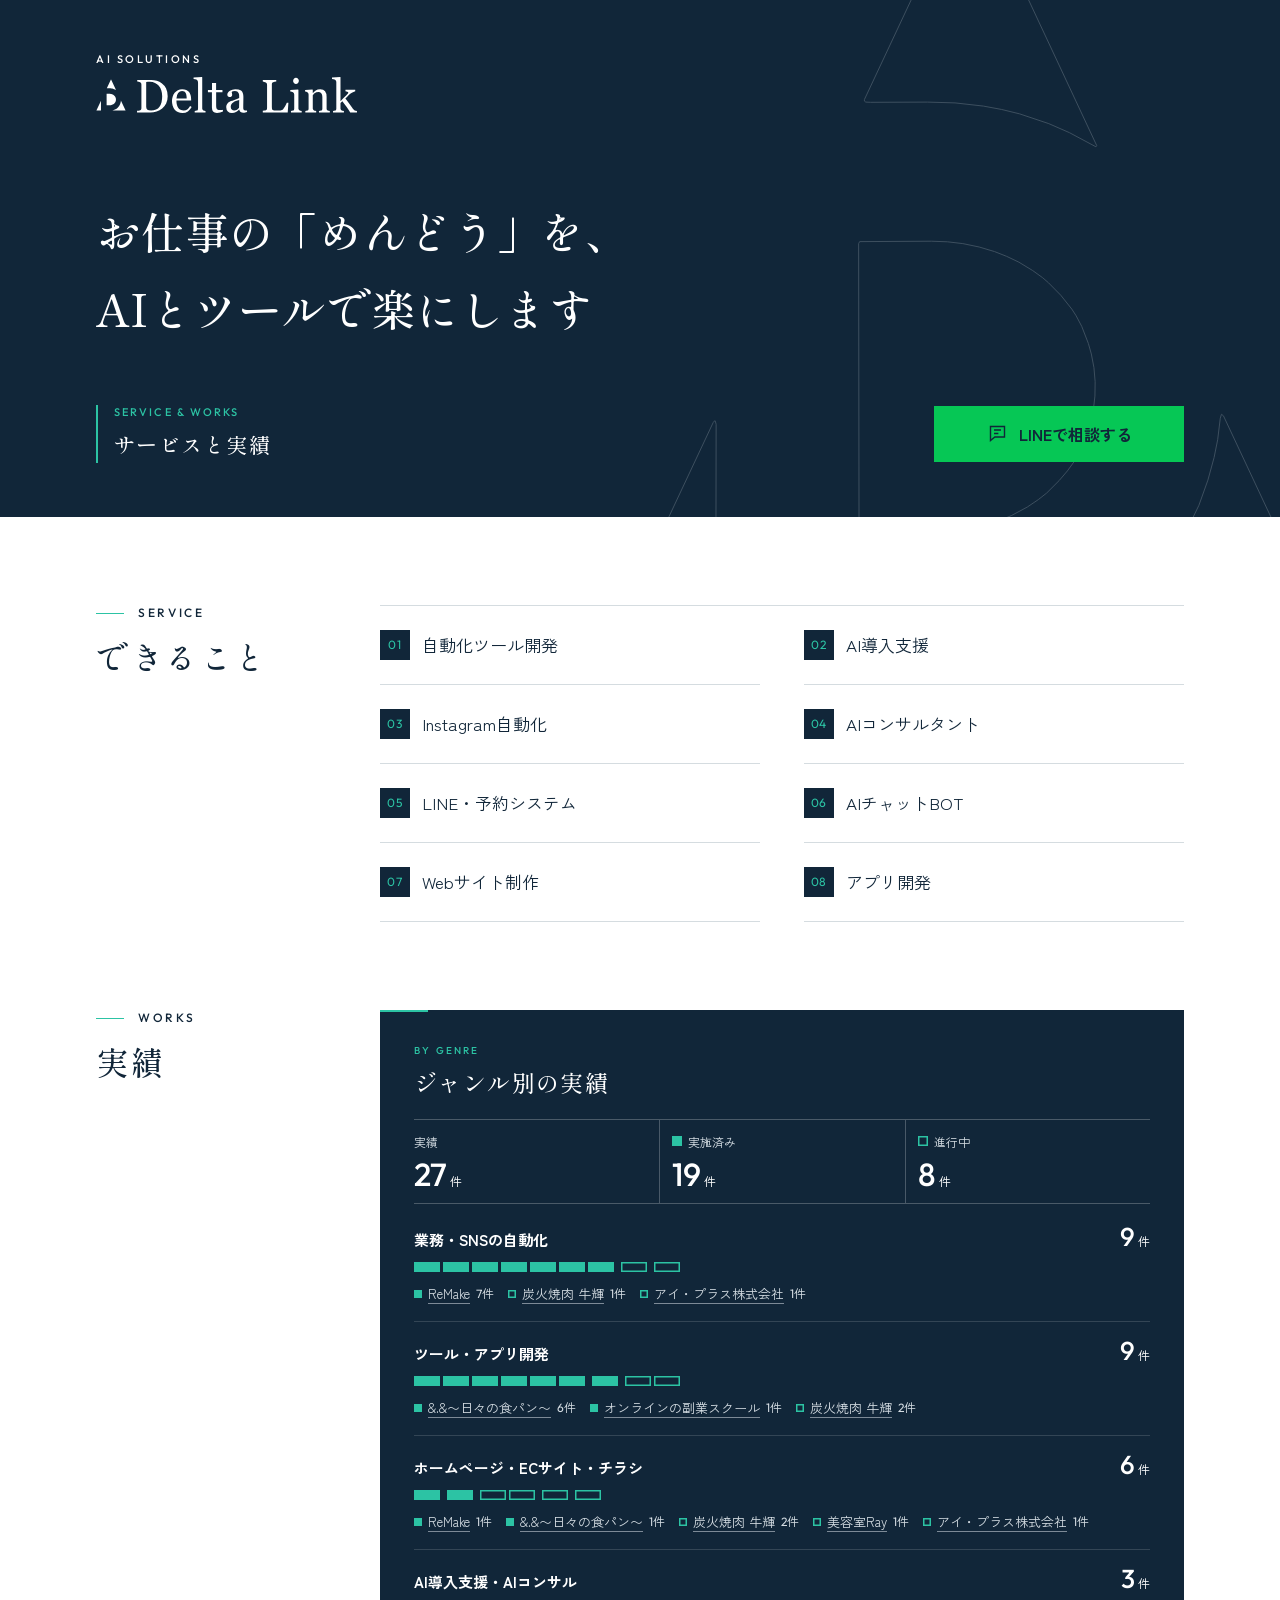
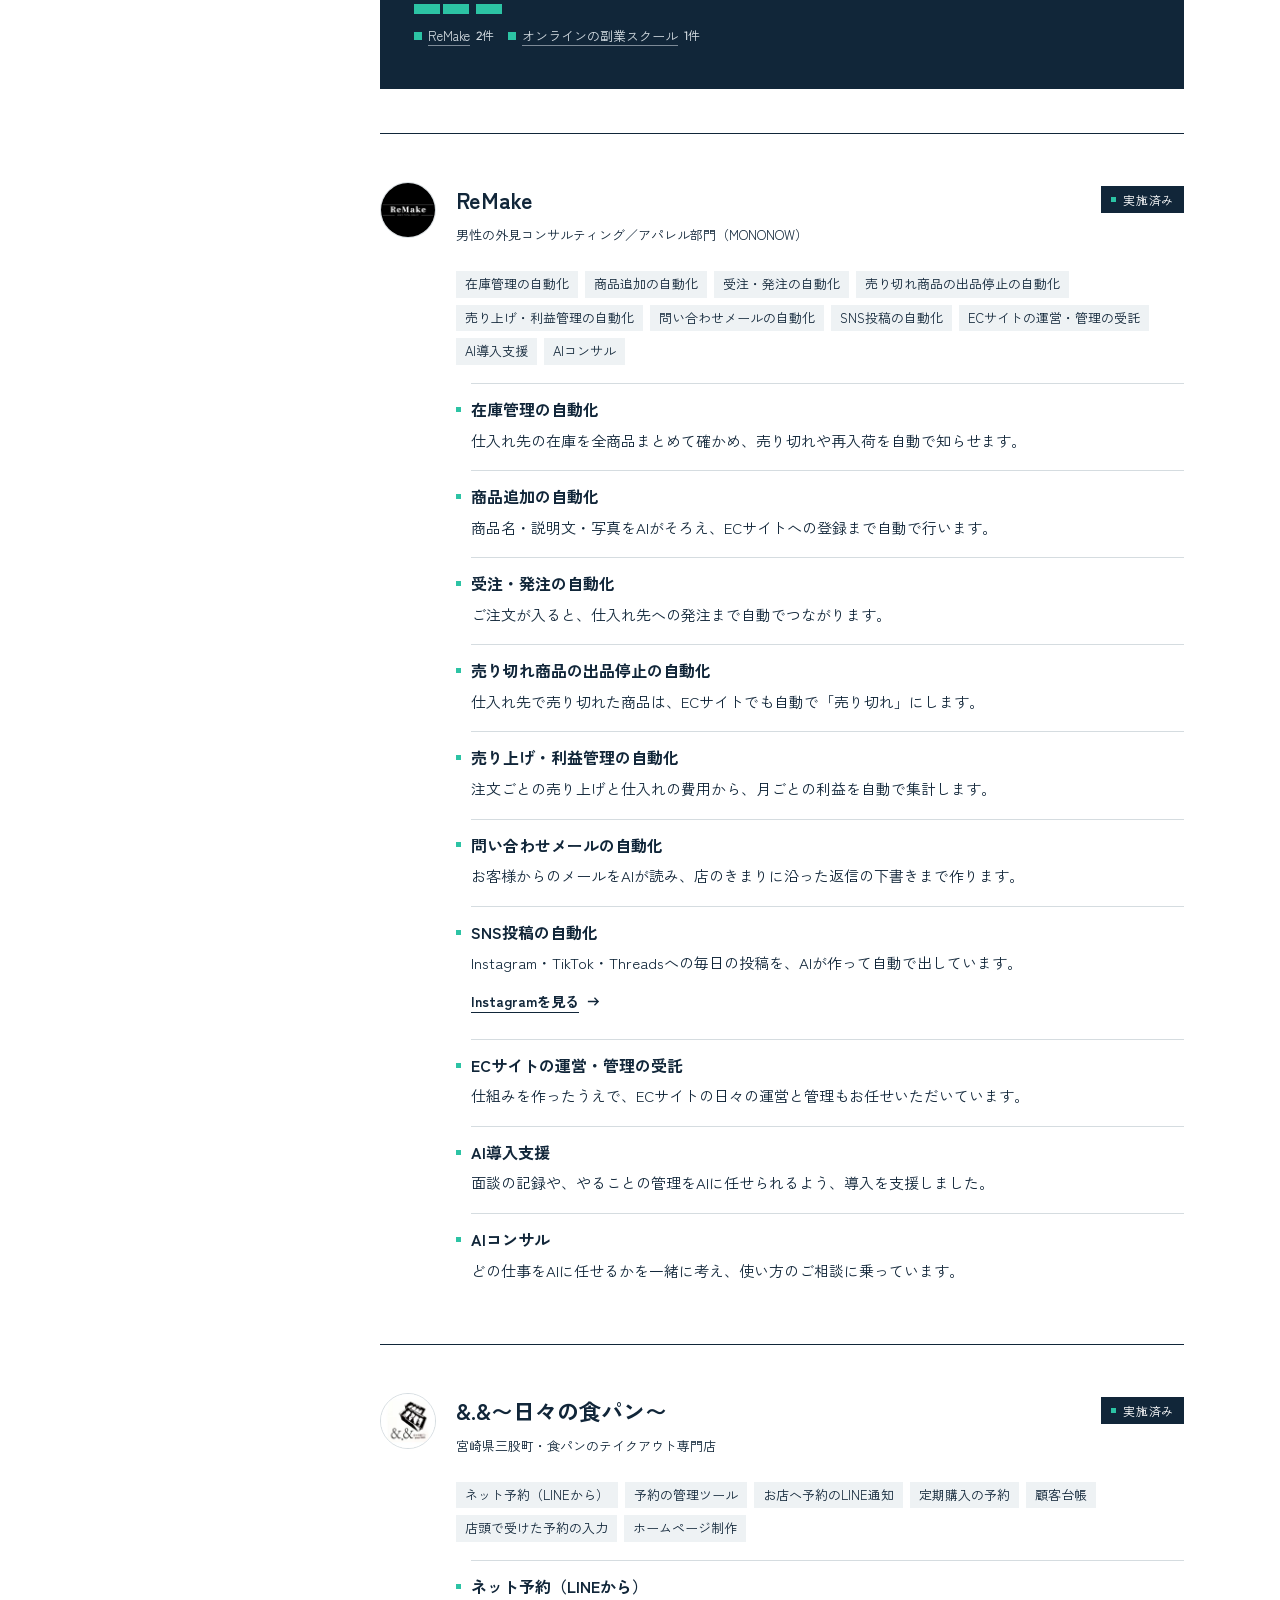
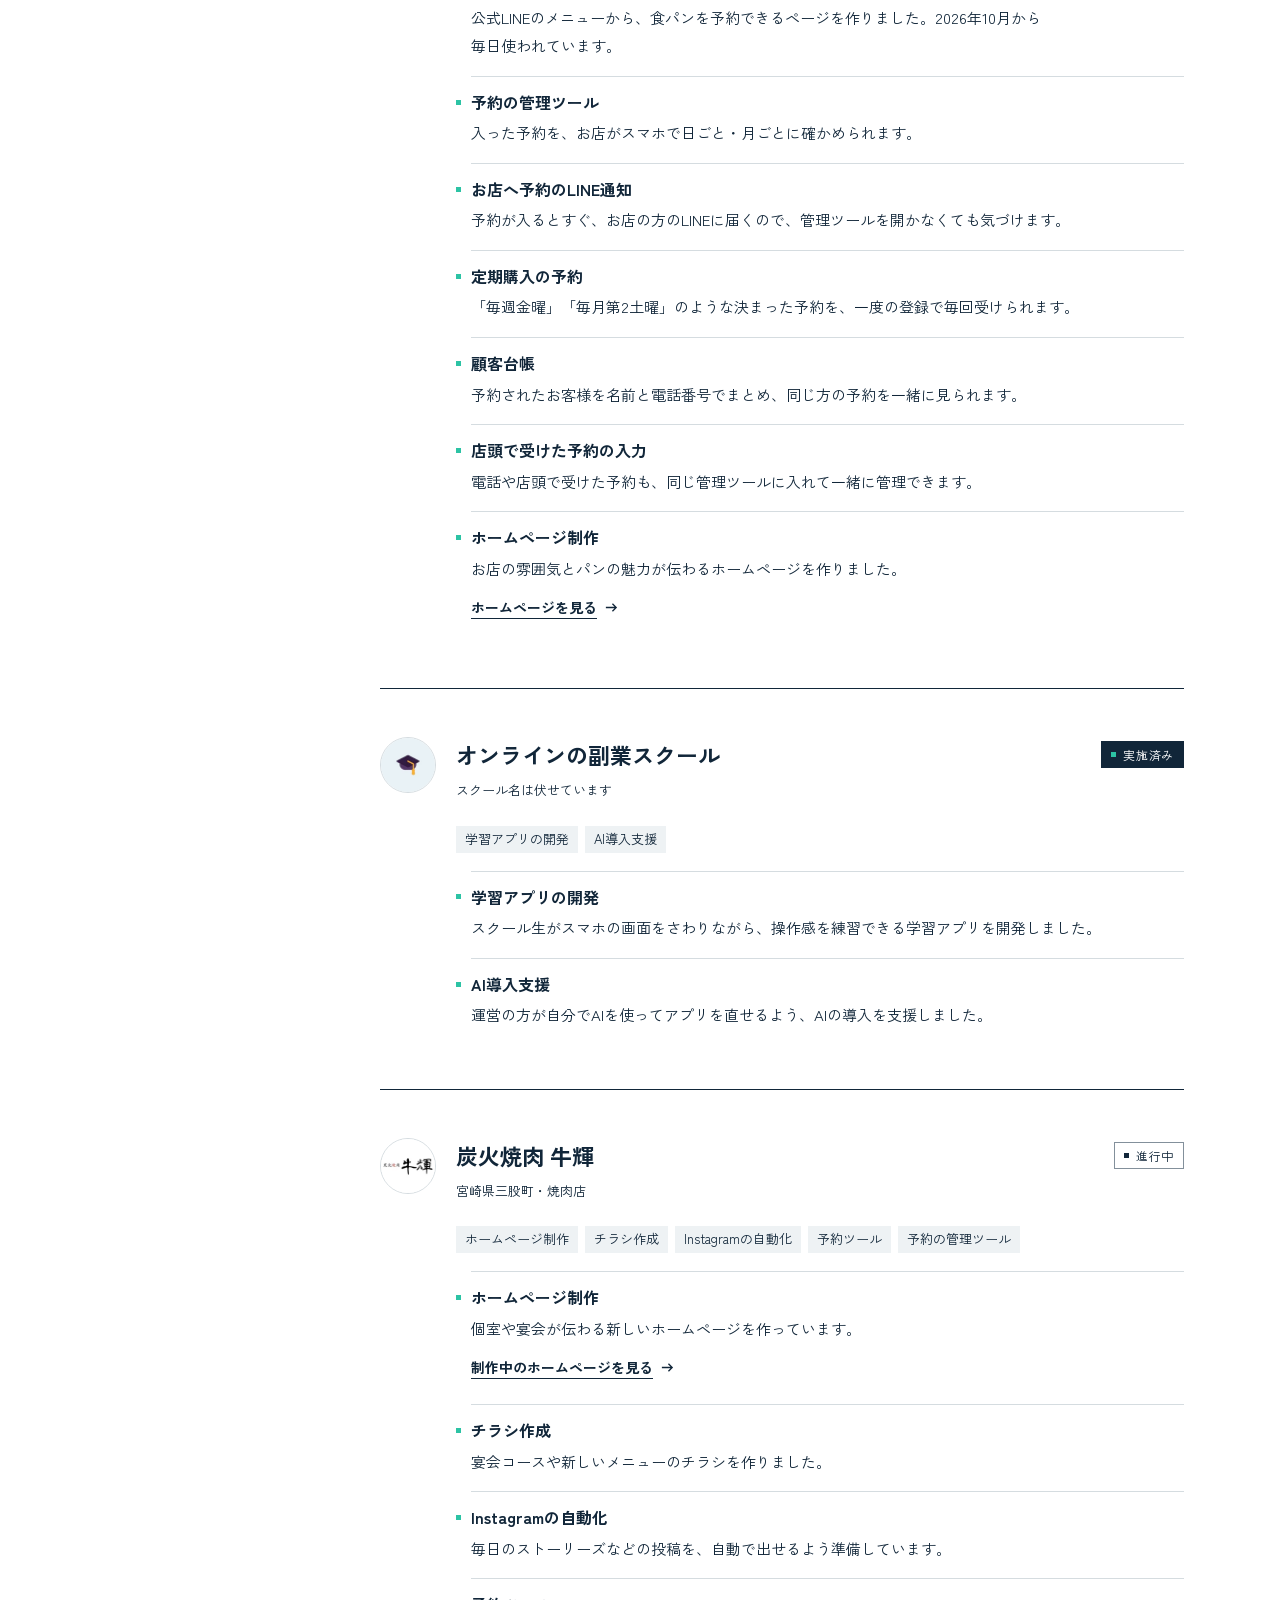
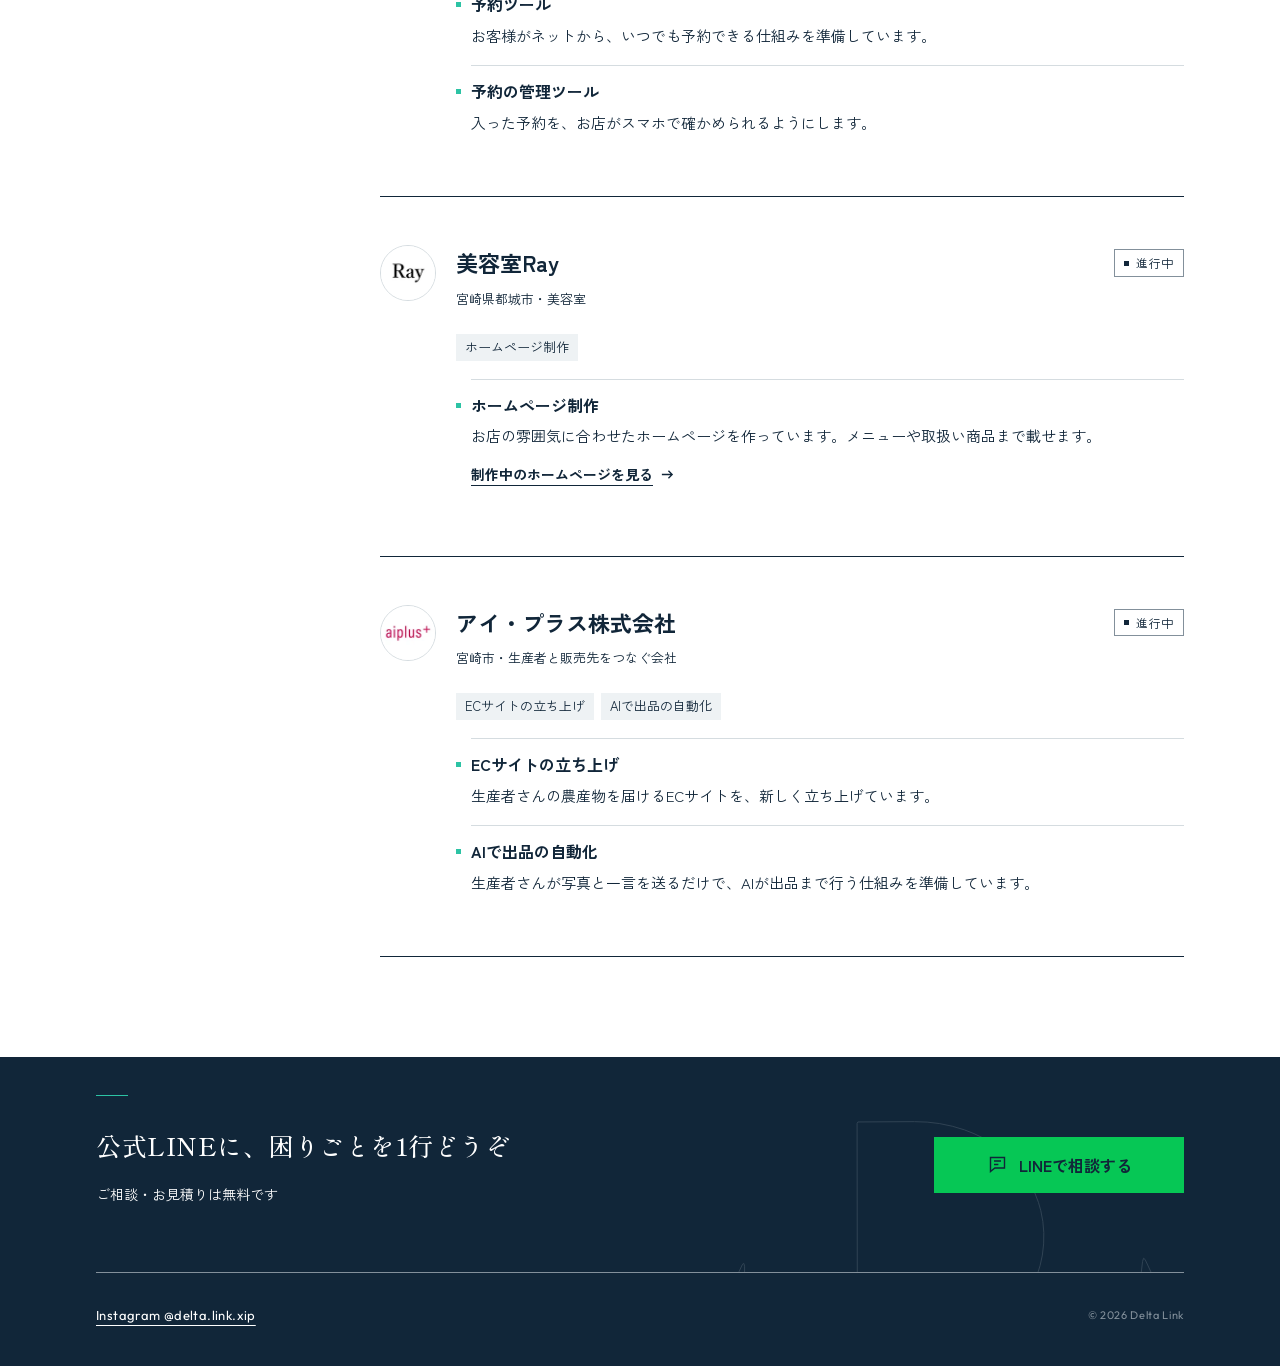
==== commit b3d86054: "上の紺の帯を狭く（スマホは帯の中の相談ボタンを出さない）・ジャンル別の説明の文を外す Co-Authored-By: Claude Opus 5.5 <noreply@anthropic.com>" ====
--- a/works/index.html
+++ b/works/index.html
@@ -58,7 +58,6 @@
           <div><dt><span class="key done" aria-hidden="true"></span>実施済み</dt><dd><span class="genre-big">19</span>件</dd></div>
           <div><dt><span class="key ongoing" aria-hidden="true"></span>進行中</dt><dd><span class="genre-big">8</span>件</dd></div>
         </dl>
-        <p class="genre-note">6つの<wbr>お店・<wbr>会社で、<wbr>作った<wbr>物・<wbr>行った<wbr>ことを<wbr>1つ1件と<wbr>数えています。<wbr>1マスが<wbr>1件で、<wbr>塗りは<wbr>実施済み、<wbr>枠は<wbr>進行中。<wbr>会社の<wbr>名前を<wbr>押すと、<wbr>その<wbr>実績へ<wbr>移ります。</p>
         <ul class="genre-list"><li class="genre">
           <p class="genre-head"><span class="genre-name">業務・<wbr>SNSの<wbr>自動化</span><span class="genre-count"><span class="genre-num">9</span>件</span></p>
           <span class="genre-meter" role="img" aria-label="9件（実施済み7・進行中2）"><span class="cell done"></span><span class="cell done"></span><span class="cell done"></span><span class="cell done"></span><span class="cell done"></span><span class="cell done"></span><span class="cell done"></span><span class="cell ongoing next"></span><span class="cell ongoing next"></span></span>
--- a/works/style.css
+++ b/works/style.css
@@ -17,7 +17,8 @@
 .wrap{width:calc(100% - 48px);max-width:1088px;margin-inline:auto}
 .eyebrow{font-family:Outfit,Zen,sans-serif;font-size:12px;font-weight:500;letter-spacing:.22em;line-height:1.4}
 .hero{position:relative;isolation:isolate;background:var(--navy);color:#fff;overflow:hidden}
-.hero-inner{position:relative;padding-top:40px;padding-bottom:42px}
+/* スマホの上の紺の帯は低めに（2026-11-17 本人「ここ狭めて」）。相談のボタンは下の固定の帯にあるので、帯の中には出さない。 */
+.hero-inner{position:relative;padding-top:28px;padding-bottom:30px}
 .brand .eyebrow{font-size:10px;letter-spacing:.23em;margin-bottom:10px}
 .lockup{display:flex;align-items:center;gap:11px}
 .mark{filter:brightness(0) invert(1);flex:0 0 25px;width:25px;height:27px}
@@ -26,8 +27,9 @@
 .hero-art svg,.contact-art svg{width:100%;height:auto}
 .hero-art path,.contact-art path{fill:none;stroke:currentColor;stroke-width:1;vector-effect:non-scaling-stroke}
 .hero-art{opacity:.39}
-.catch{font-family:Shippori,serif;font-weight:500;font-size:clamp(21px,5.7vw,27px);line-height:1.85;letter-spacing:.01em;margin:62px 0 46px}
+.catch{font-family:Shippori,serif;font-weight:500;font-size:clamp(21px,5.7vw,27px);line-height:1.85;letter-spacing:.01em;margin:30px 0 24px}
 .hero-bottom{display:flex;flex-direction:column;align-items:flex-start;gap:28px}
+@media(max-width:767px){.hero .line-button{display:none}}
 .page-heading{border-left:2px solid var(--teal);padding-left:16px}
 .page-heading .eyebrow{color:var(--teal);font-size:10px;letter-spacing:.19em}
 h1{font-family:Shippori,serif;font-size:19px;font-weight:500;letter-spacing:.07em;line-height:1.7;margin-top:7px}
@@ -41,13 +43,15 @@
 .section-heading .eyebrow{display:flex;align-items:center;gap:14px;font-size:12px}
 .section-heading .eyebrow::before{content:"";height:1px;width:28px;background:var(--teal)}
 h2{font-family:Shippori,serif;font-size:29px;font-weight:500;line-height:1.5;letter-spacing:.08em;margin-top:10px}
-.service-list{border-top:1px solid var(--rule);display:grid;grid-template-columns:minmax(0,1fr)}
-.service-list li{display:flex;align-items:center;gap:18px;border-bottom:1px solid var(--rule);min-height:69px;padding:16px 0}
-.service-no{font-family:Outfit,sans-serif;font-size:12px;letter-spacing:.06em;line-height:30px;text-align:center;width:30px;flex:0 0 30px;background:var(--navy);color:var(--teal)}
-.service-name{font-size:16px;line-height:1.6;overflow-wrap:anywhere}
+/* できること：スマホでも2列（2026-11-17 本人「下に長すぎるから2列に」） */
+.service-list{border-top:1px solid var(--rule);display:grid;grid-template-columns:repeat(2,minmax(0,1fr));column-gap:16px}
+.service-list li{display:flex;align-items:center;gap:10px;border-bottom:1px solid var(--rule);min-height:62px;padding:12px 0}
+.service-no{font-family:Outfit,sans-serif;font-size:11px;letter-spacing:.06em;line-height:26px;text-align:center;width:26px;flex:0 0 26px;background:var(--navy);color:var(--teal)}
+.service-name{font-size:14px;line-height:1.5;overflow-wrap:anywhere}
 .works{padding-bottom:72px}
 .work-list{border-top:1px solid var(--navy)}
-.work{padding:32px 0 36px;border-bottom:1px solid var(--rule)}
+/* 会社の境目は紺の線（全幅）、項目の境目は灰色の短い線（説明の頭から）。2026-11-17 本人「区切りわからなくない？」 */
+.work{padding:44px 0 40px;border-bottom:1px solid var(--navy)}
 .work-top{display:grid;grid-template-columns:56px minmax(0,1fr);gap:16px;align-items:start}
 .work-icon{width:56px;height:56px;border-radius:50%;object-fit:cover;box-sizing:border-box;border:1px solid var(--rule);background:#fff}
 .work-name{font-size:19px;font-weight:700;line-height:1.55;overflow-wrap:anywhere}
@@ -59,9 +63,9 @@
 .work-status.ongoing::before{background:var(--navy)}
 .work-services{display:flex;flex-wrap:wrap;gap:7px;margin:24px 0 18px}
 .work-services li{font-size:13px;line-height:1.6;padding:3px 9px;background:#eef2f4;max-width:100%}
-.work-items{border-top:1px solid var(--rule)}
-.work-item{padding:14px 0 15px}
-.work-item+.work-item{border-top:1px solid var(--rule)}
+.work-items{margin-top:6px}
+.work-item{position:relative;padding:14px 0 15px}
+.work-item::before{content:"";position:absolute;top:0;left:15px;right:0;height:1px;background:var(--rule)}
 .work-item-name{position:relative;padding-left:15px;font-size:15px;font-weight:700;line-height:1.6}
 .work-item-name::before{content:"";position:absolute;left:0;top:.62em;width:5px;height:5px;background:var(--teal)}
 .work-item-text{text-wrap:pretty;font-size:14px;line-height:1.9;margin-top:4px;padding-left:15px}
@@ -98,7 +102,6 @@
 .genre-works .key{width:8px;height:8px}
 .genre-works-count{font-family:Outfit,Zen,sans-serif;font-size:12px;color:#d5dde3}
 .genre-works a{display:inline-block;padding:3px 0;color:#d5dde3;text-decoration-color:rgba(213,221,227,.55);text-underline-offset:4px}
-.genre-note{font-size:12px;line-height:1.8;color:#d5dde3;margin:10px 0 4px}
 .work-name{scroll-margin-top:24px}
 .contact{position:relative;isolation:isolate;overflow:hidden;background:var(--navy);color:#fff}
 .contact-art{position:absolute;z-index:-1;width:380px;right:-128px;top:-90px;color:var(--grey);opacity:.27;pointer-events:none}
@@ -114,7 +117,9 @@
 .copyright{font-family:Outfit,Zen,sans-serif;font-size:11px;letter-spacing:.06em;color:var(--grey)}
 .mobile-contact{position:fixed;z-index:10;bottom:0;left:0;right:0;background:#fff;border-top:1px solid var(--rule);padding:10px 24px calc(10px + env(safe-area-inset-bottom,0px));min-height:var(--dock);display:flex;align-items:center;justify-content:center}
 .mobile-contact .line-button{width:100%;min-height:54px}
-@media(min-width:600px){.service-list{grid-template-columns:repeat(2,minmax(0,1fr));column-gap:36px}.wrap{width:calc(100% - 80px)}}
+/* 幅360px未満は、番号を名前の上に置いて名前の幅を広げる（「自動化ツール開発」が途中で折れないように） */
+@media(max-width:359px){.service-list li{flex-direction:column;align-items:flex-start;justify-content:center;gap:6px}}
+@media(min-width:600px){.service-list{column-gap:36px}.service-list li{gap:16px;min-height:69px;padding:16px 0}.service-no{font-size:12px;line-height:30px;width:30px;flex-basis:30px}.service-name{font-size:15px;line-height:1.6}.wrap{width:calc(100% - 80px)}}
 @media(min-width:768px){
   .hero-inner{padding-top:52px;padding-bottom:54px}
   .brand .eyebrow{font-size:11px}
@@ -128,7 +133,7 @@
   .section-heading{margin:0}h2{font-size:32px}
   .service-list{column-gap:28px}.service-list li{gap:12px;min-height:79px}.service-name{font-size:15px}
   .works{padding-bottom:100px}
-  .work{padding:34px 0 38px}
+  .work{padding:48px 0 44px}
   .work-top{grid-template-columns:56px minmax(0,1fr);gap:20px}
   .work-name{font-size:22px}.work-about{font-size:13px}
   .work-status{margin-top:12px}
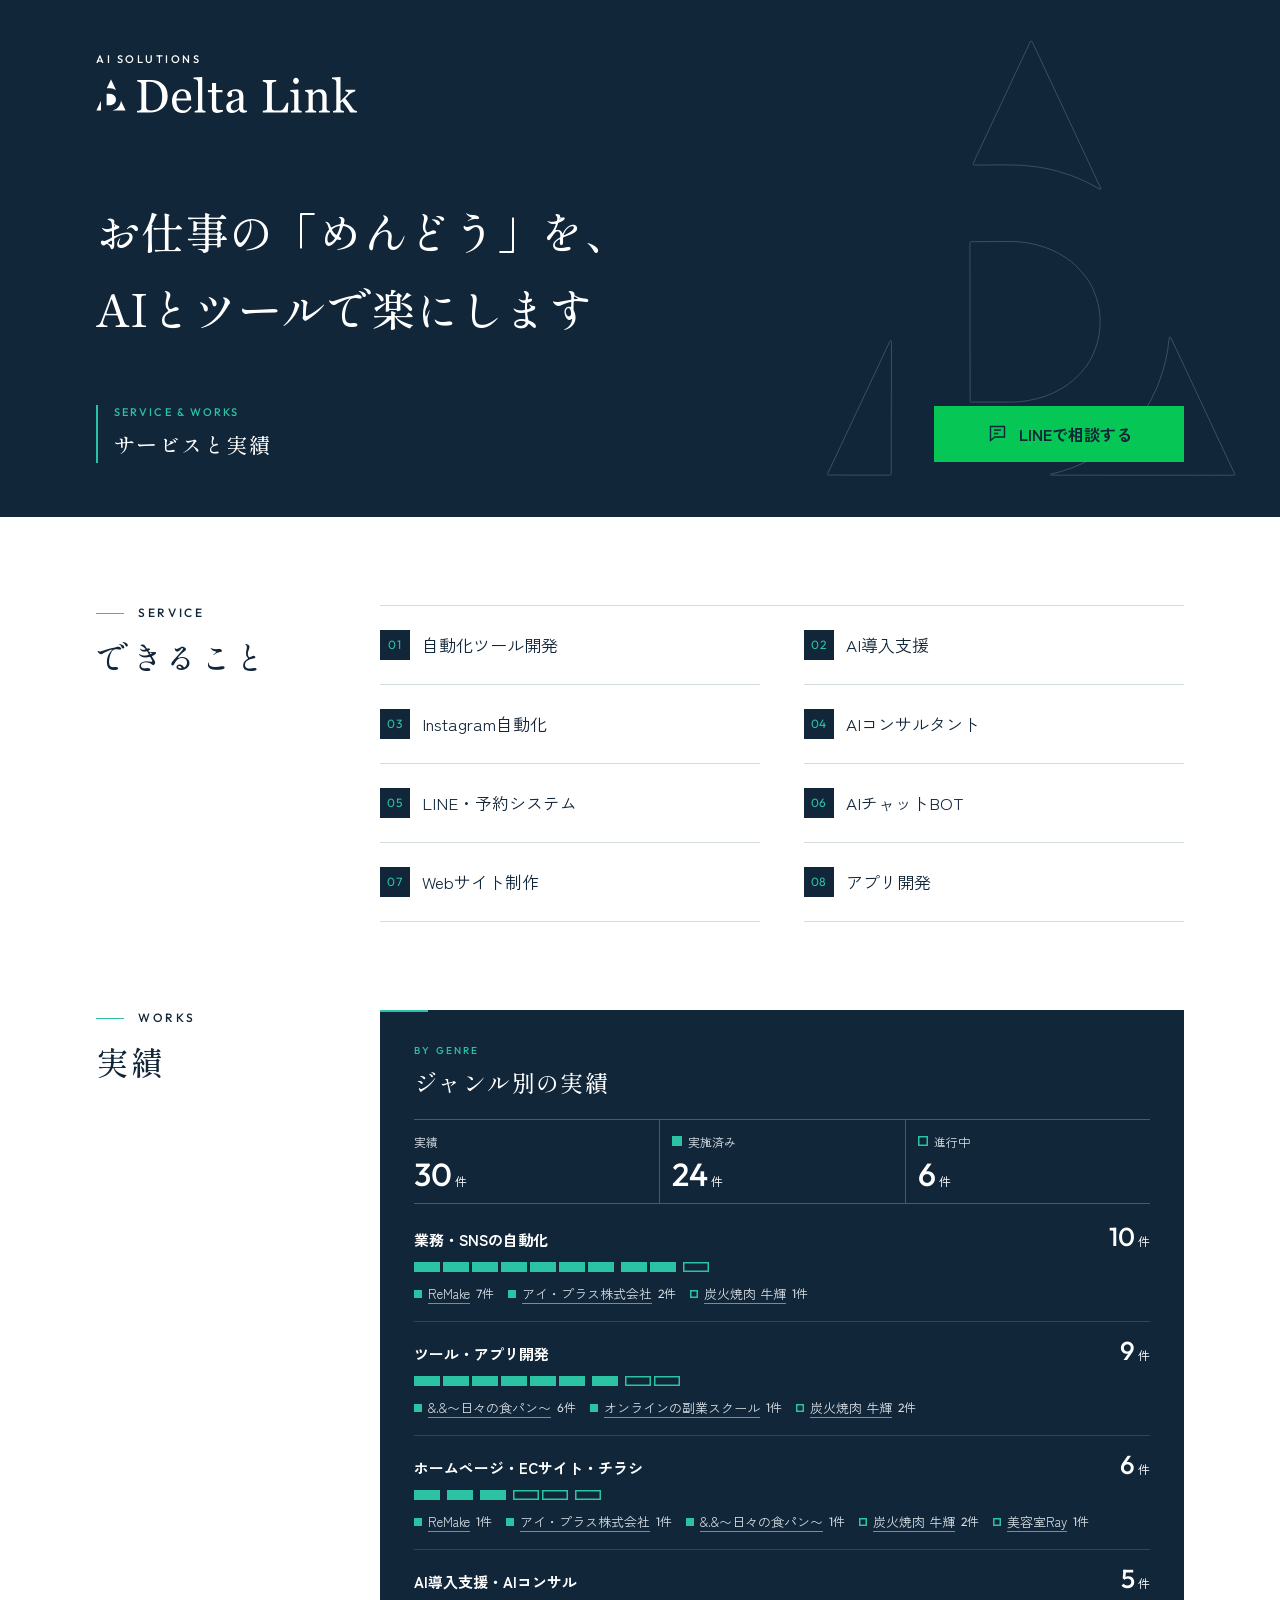
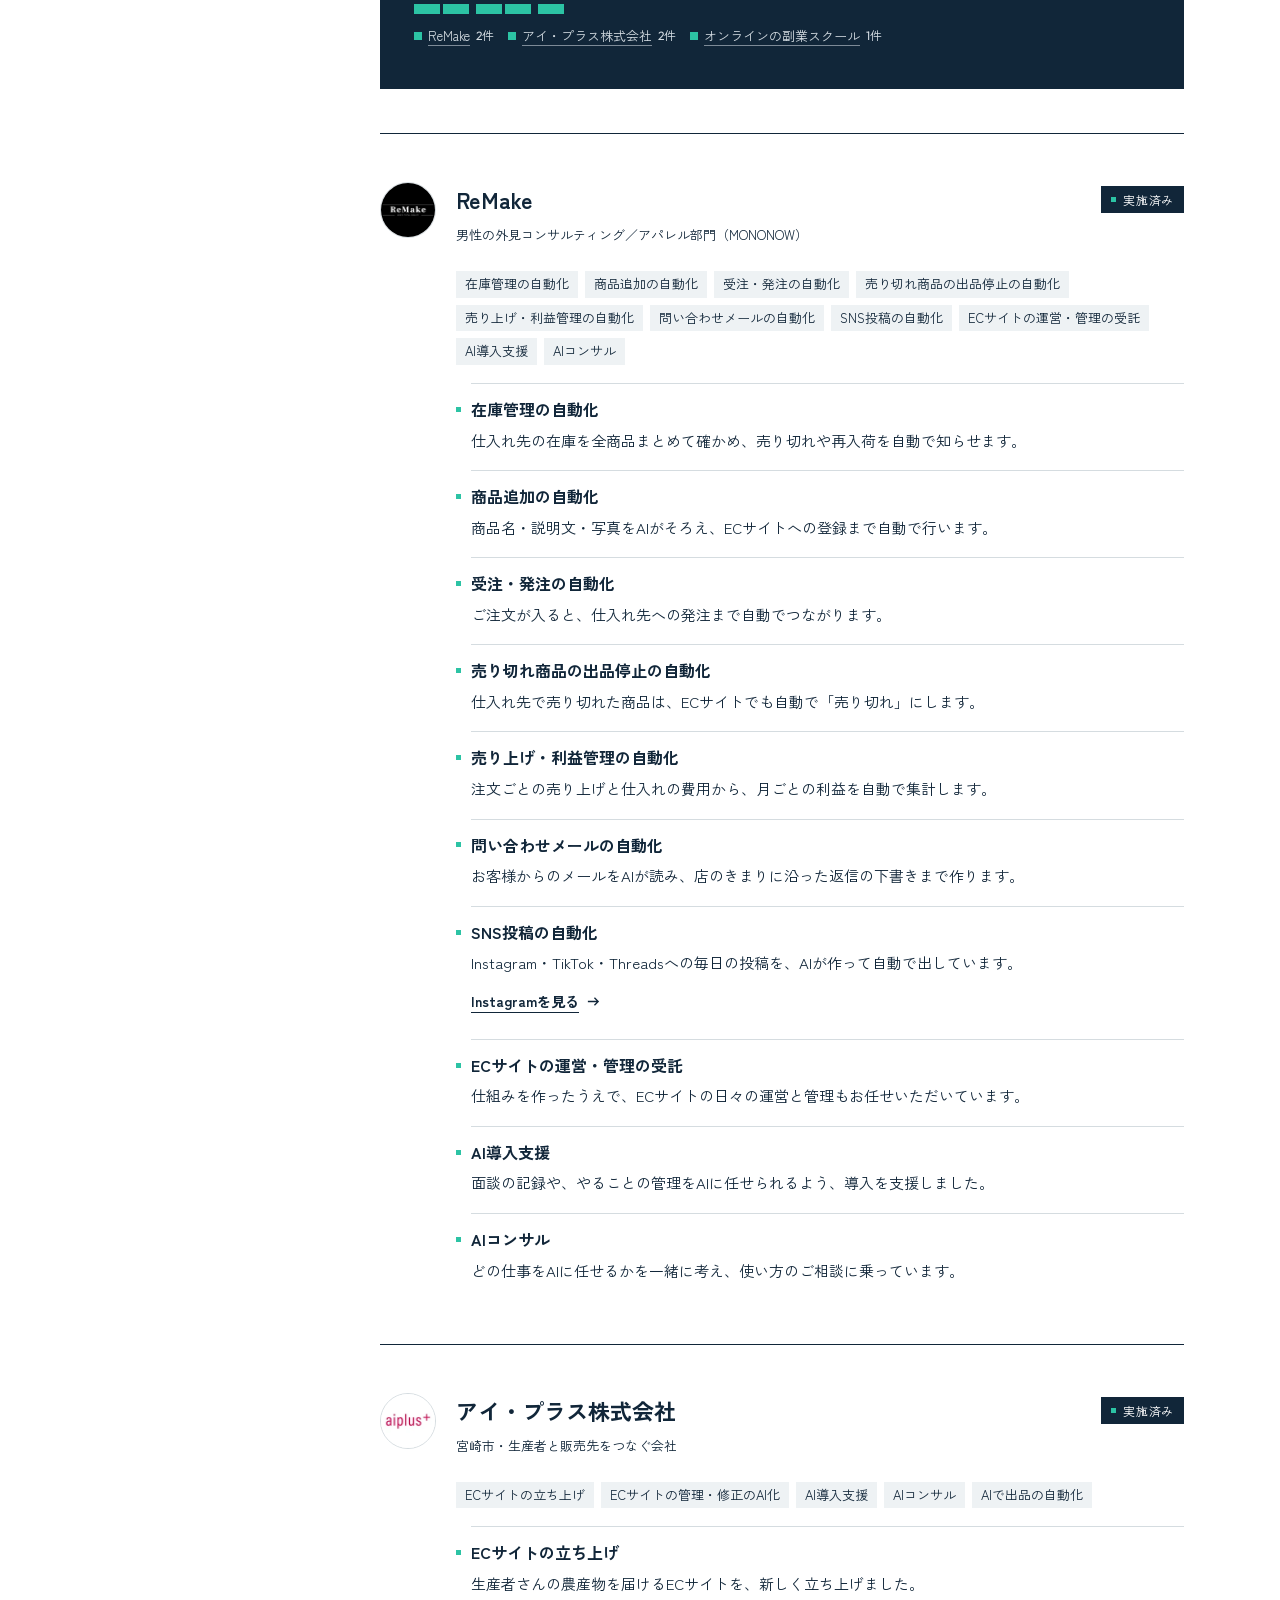
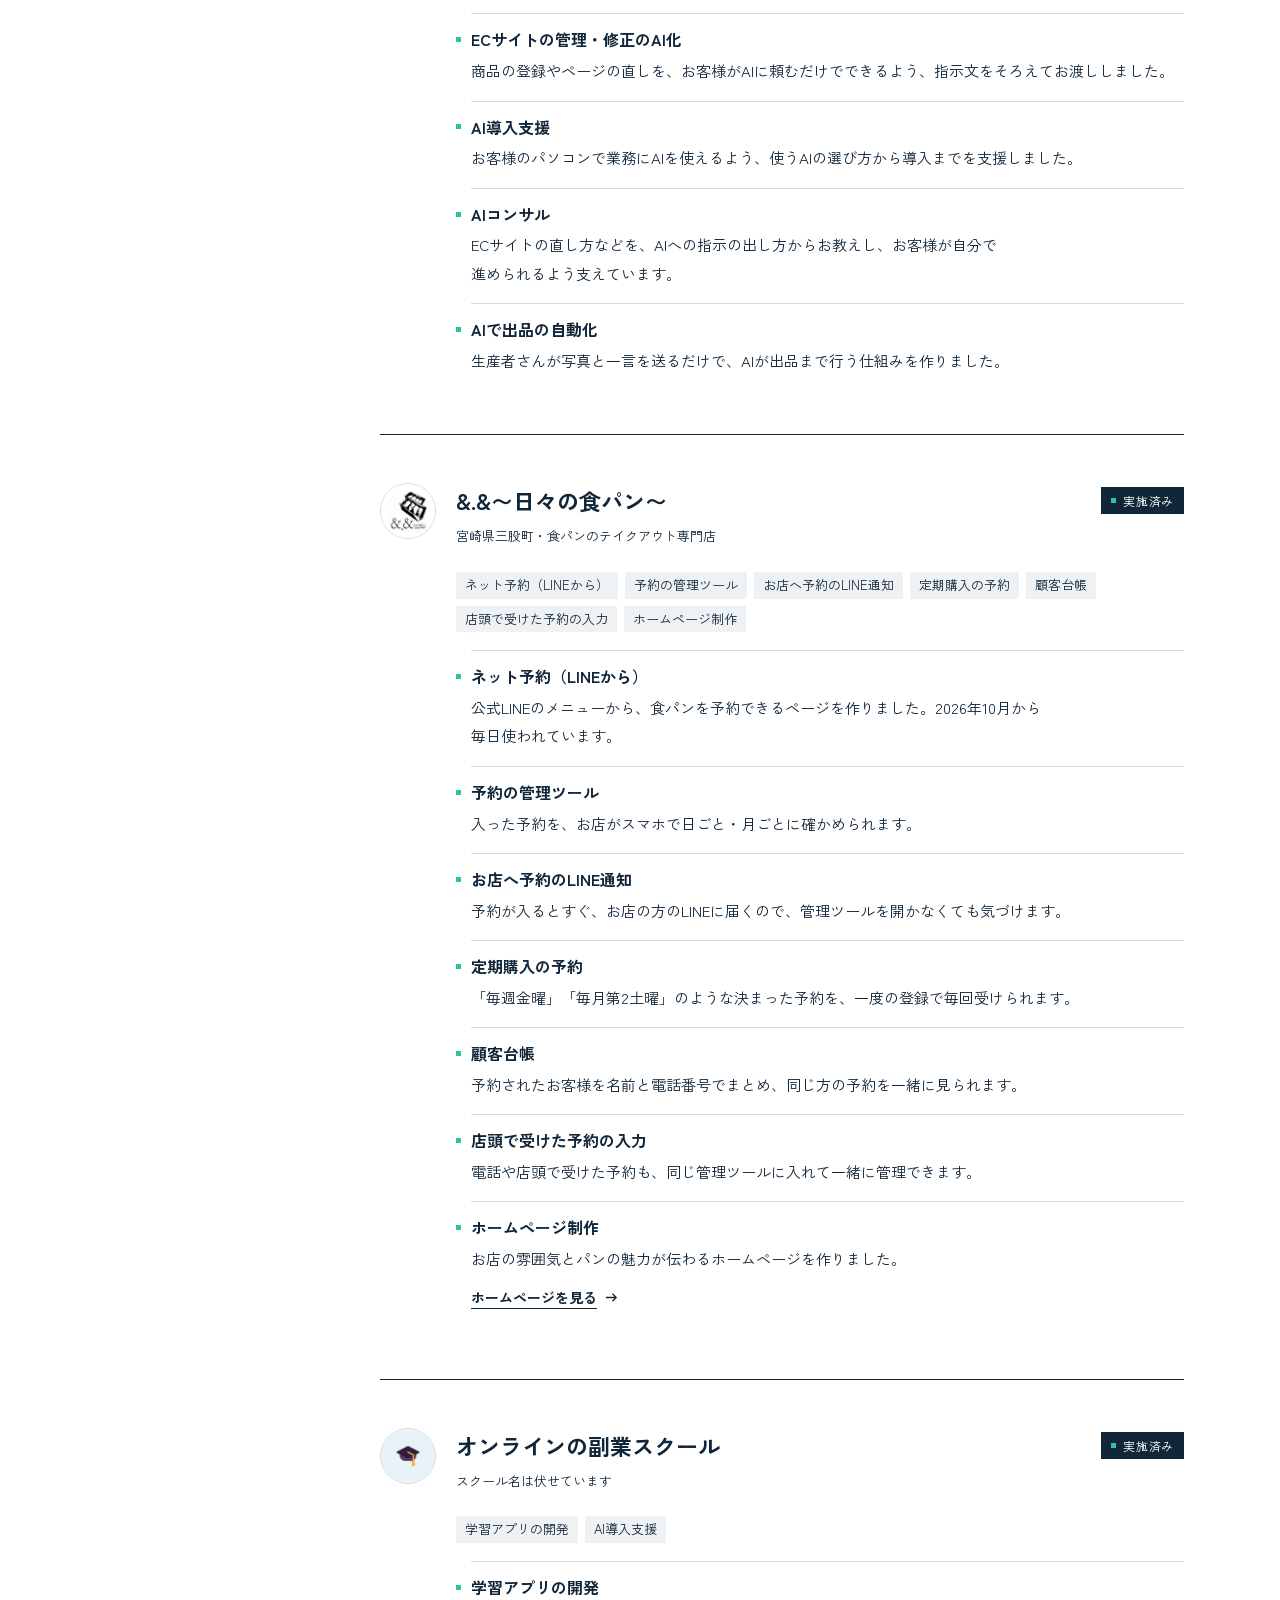
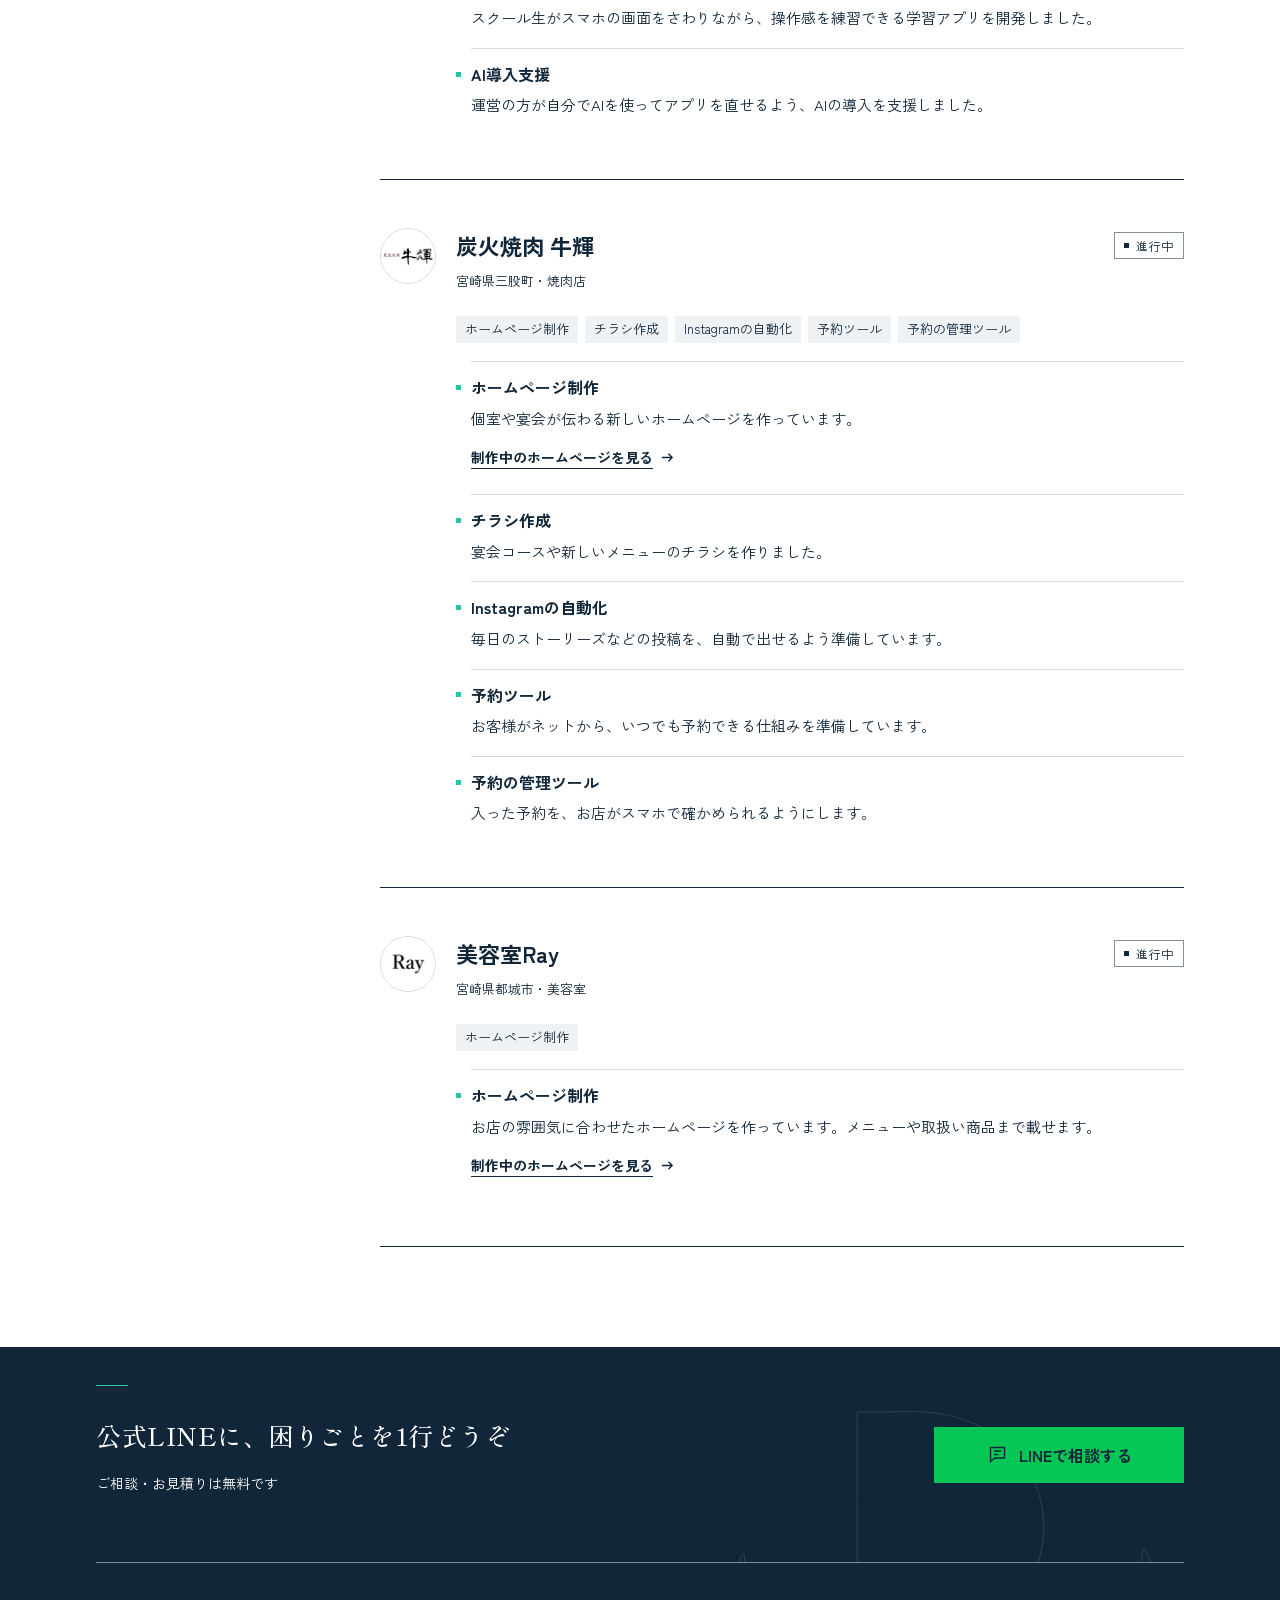
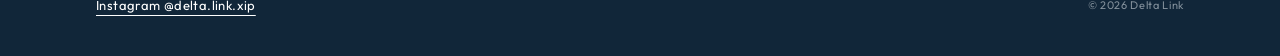
==== commit 7022aa3f: "アイ・プラスの実績を実施済みにして2番目へ移し、ECサイトの管理・修正のAI化とAIコンサルの項目に書き換える Co-Authored-By: Claude Opus 5.5 <noreply@ant" ====
--- a/works/index.html
+++ b/works/index.html
@@ -54,26 +54,26 @@
         <p class="eyebrow genre-eyebrow">BY GENRE</p>
         <p class="genre-title" id="genre-title">ジャンル別の<wbr>実績</p>
         <dl class="genre-total">
-          <div><dt>実績</dt><dd><span class="genre-big">27</span>件</dd></div>
-          <div><dt><span class="key done" aria-hidden="true"></span>実施済み</dt><dd><span class="genre-big">19</span>件</dd></div>
-          <div><dt><span class="key ongoing" aria-hidden="true"></span>進行中</dt><dd><span class="genre-big">8</span>件</dd></div>
+          <div><dt>実績</dt><dd><span class="genre-big">30</span>件</dd></div>
+          <div><dt><span class="key done" aria-hidden="true"></span>実施済み</dt><dd><span class="genre-big">24</span>件</dd></div>
+          <div><dt><span class="key ongoing" aria-hidden="true"></span>進行中</dt><dd><span class="genre-big">6</span>件</dd></div>
         </dl>
         <ul class="genre-list"><li class="genre">
-          <p class="genre-head"><span class="genre-name">業務・<wbr>SNSの<wbr>自動化</span><span class="genre-count"><span class="genre-num">9</span>件</span></p>
-          <span class="genre-meter" role="img" aria-label="9件（実施済み7・進行中2）"><span class="cell done"></span><span class="cell done"></span><span class="cell done"></span><span class="cell done"></span><span class="cell done"></span><span class="cell done"></span><span class="cell done"></span><span class="cell ongoing next"></span><span class="cell ongoing next"></span></span>
-          <ul class="genre-works"><li><span class="key done" aria-hidden="true"></span><a href="#work-remake">ReMake</a><span class="genre-works-count">7件</span></li><li><span class="key ongoing" aria-hidden="true"></span><a href="#work-gyuki">炭火焼肉 牛輝</a><span class="genre-works-count">1件</span></li><li><span class="key ongoing" aria-hidden="true"></span><a href="#work-iplus">アイ・プラス株式会社</a><span class="genre-works-count">1件</span></li></ul>
+          <p class="genre-head"><span class="genre-name">業務・<wbr>SNSの<wbr>自動化</span><span class="genre-count"><span class="genre-num">10</span>件</span></p>
+          <span class="genre-meter" role="img" aria-label="10件（実施済み9・進行中1）"><span class="cell done"></span><span class="cell done"></span><span class="cell done"></span><span class="cell done"></span><span class="cell done"></span><span class="cell done"></span><span class="cell done"></span><span class="cell done next"></span><span class="cell done"></span><span class="cell ongoing next"></span></span>
+          <ul class="genre-works"><li><span class="key done" aria-hidden="true"></span><a href="#work-remake">ReMake</a><span class="genre-works-count">7件</span></li><li><span class="key done" aria-hidden="true"></span><a href="#work-iplus">アイ・プラス株式会社</a><span class="genre-works-count">2件</span></li><li><span class="key ongoing" aria-hidden="true"></span><a href="#work-gyuki">炭火焼肉 牛輝</a><span class="genre-works-count">1件</span></li></ul>
         </li><li class="genre">
           <p class="genre-head"><span class="genre-name">ツール・<wbr>アプリ開発</span><span class="genre-count"><span class="genre-num">9</span>件</span></p>
           <span class="genre-meter" role="img" aria-label="9件（実施済み7・進行中2）"><span class="cell done"></span><span class="cell done"></span><span class="cell done"></span><span class="cell done"></span><span class="cell done"></span><span class="cell done"></span><span class="cell done next"></span><span class="cell ongoing next"></span><span class="cell ongoing"></span></span>
           <ul class="genre-works"><li><span class="key done" aria-hidden="true"></span><a href="#work-hibino">&amp;.&amp;～日々の<wbr>食パン～</a><span class="genre-works-count">6件</span></li><li><span class="key done" aria-hidden="true"></span><a href="#work-yuruani">オンラインの<wbr>副業スクール</a><span class="genre-works-count">1件</span></li><li><span class="key ongoing" aria-hidden="true"></span><a href="#work-gyuki">炭火焼肉 牛輝</a><span class="genre-works-count">2件</span></li></ul>
         </li><li class="genre">
           <p class="genre-head"><span class="genre-name">ホームページ・<wbr>ECサイト・<wbr>チラシ</span><span class="genre-count"><span class="genre-num">6</span>件</span></p>
-          <span class="genre-meter" role="img" aria-label="6件（実施済み2・進行中4）"><span class="cell done"></span><span class="cell done next"></span><span class="cell ongoing next"></span><span class="cell ongoing"></span><span class="cell ongoing next"></span><span class="cell ongoing next"></span></span>
-          <ul class="genre-works"><li><span class="key done" aria-hidden="true"></span><a href="#work-remake">ReMake</a><span class="genre-works-count">1件</span></li><li><span class="key done" aria-hidden="true"></span><a href="#work-hibino">&amp;.&amp;～日々の<wbr>食パン～</a><span class="genre-works-count">1件</span></li><li><span class="key ongoing" aria-hidden="true"></span><a href="#work-gyuki">炭火焼肉 牛輝</a><span class="genre-works-count">2件</span></li><li><span class="key ongoing" aria-hidden="true"></span><a href="#work-ray">美容室Ray</a><span class="genre-works-count">1件</span></li><li><span class="key ongoing" aria-hidden="true"></span><a href="#work-iplus">アイ・プラス株式会社</a><span class="genre-works-count">1件</span></li></ul>
+          <span class="genre-meter" role="img" aria-label="6件（実施済み3・進行中3）"><span class="cell done"></span><span class="cell done next"></span><span class="cell done next"></span><span class="cell ongoing next"></span><span class="cell ongoing"></span><span class="cell ongoing next"></span></span>
+          <ul class="genre-works"><li><span class="key done" aria-hidden="true"></span><a href="#work-remake">ReMake</a><span class="genre-works-count">1件</span></li><li><span class="key done" aria-hidden="true"></span><a href="#work-iplus">アイ・プラス株式会社</a><span class="genre-works-count">1件</span></li><li><span class="key done" aria-hidden="true"></span><a href="#work-hibino">&amp;.&amp;～日々の<wbr>食パン～</a><span class="genre-works-count">1件</span></li><li><span class="key ongoing" aria-hidden="true"></span><a href="#work-gyuki">炭火焼肉 牛輝</a><span class="genre-works-count">2件</span></li><li><span class="key ongoing" aria-hidden="true"></span><a href="#work-ray">美容室Ray</a><span class="genre-works-count">1件</span></li></ul>
         </li><li class="genre">
-          <p class="genre-head"><span class="genre-name">AI導入支援・<wbr>AIコンサル</span><span class="genre-count"><span class="genre-num">3</span>件</span></p>
-          <span class="genre-meter" role="img" aria-label="3件（実施済み3・進行中0）"><span class="cell done"></span><span class="cell done"></span><span class="cell done next"></span></span>
-          <ul class="genre-works"><li><span class="key done" aria-hidden="true"></span><a href="#work-remake">ReMake</a><span class="genre-works-count">2件</span></li><li><span class="key done" aria-hidden="true"></span><a href="#work-yuruani">オンラインの<wbr>副業スクール</a><span class="genre-works-count">1件</span></li></ul>
+          <p class="genre-head"><span class="genre-name">AI導入支援・<wbr>AIコンサル</span><span class="genre-count"><span class="genre-num">5</span>件</span></p>
+          <span class="genre-meter" role="img" aria-label="5件（実施済み5・進行中0）"><span class="cell done"></span><span class="cell done"></span><span class="cell done next"></span><span class="cell done"></span><span class="cell done next"></span></span>
+          <ul class="genre-works"><li><span class="key done" aria-hidden="true"></span><a href="#work-remake">ReMake</a><span class="genre-works-count">2件</span></li><li><span class="key done" aria-hidden="true"></span><a href="#work-iplus">アイ・プラス株式会社</a><span class="genre-works-count">2件</span></li><li><span class="key done" aria-hidden="true"></span><a href="#work-yuruani">オンラインの<wbr>副業スクール</a><span class="genre-works-count">1件</span></li></ul>
         </li></ul>
       </div>
       <div class="work-list"><article class="work" aria-labelledby="work-remake">
@@ -83,6 +83,14 @@
   </div>
   <ul class="work-services"><li>在庫管理の<wbr>自動化</li><li>商品追加の<wbr>自動化</li><li>受注・<wbr>発注の<wbr>自動化</li><li>売り切れ商品の<wbr>出品停止の<wbr>自動化</li><li>売り上げ・<wbr>利益管理の<wbr>自動化</li><li>問い合わせメールの<wbr>自動化</li><li>SNS投稿の<wbr>自動化</li><li>ECサイトの<wbr>運営・<wbr>管理の<wbr>受託</li><li>AI導入支援</li><li>AIコンサル</li></ul>
   <dl class="work-items"><div class="work-item"><dt class="work-item-name">在庫管理の<wbr>自動化</dt><dd class="work-item-text">仕入れ先の<wbr>在庫を<wbr>全商品まとめて<wbr>確かめ、<wbr>売り切れや<wbr>再入荷を<wbr>自動で<wbr>知らせます。</dd></div><div class="work-item"><dt class="work-item-name">商品追加の<wbr>自動化</dt><dd class="work-item-text">商品名・<wbr>説明文・<wbr>写真を<wbr>AIが<wbr>そろえ、<wbr>ECサイトへの<wbr>登録まで<wbr>自動で<wbr>行います。</dd></div><div class="work-item"><dt class="work-item-name">受注・<wbr>発注の<wbr>自動化</dt><dd class="work-item-text">ご注文が<wbr>入ると、<wbr>仕入れ先への<wbr>発注まで<wbr>自動で<wbr>つながります。</dd></div><div class="work-item"><dt class="work-item-name">売り切れ商品の<wbr>出品停止の<wbr>自動化</dt><dd class="work-item-text">仕入れ先で<wbr>売り切れた<wbr>商品は、<wbr>ECサイトでも<wbr>自動で<wbr><span class="nb">「売り切れ」に</span><wbr>します。</dd></div><div class="work-item"><dt class="work-item-name">売り上げ・<wbr>利益管理の<wbr>自動化</dt><dd class="work-item-text">注文ごとの<wbr>売り上げと<wbr>仕入れの<wbr>費用から、<wbr>月ごとの<wbr>利益を<wbr>自動で<wbr>集計します。</dd></div><div class="work-item"><dt class="work-item-name">問い合わせメールの<wbr>自動化</dt><dd class="work-item-text">お客様からの<wbr>メールを<wbr>AIが<wbr>読み、<wbr>店の<wbr>きまりに<wbr>沿った<wbr>返信の<wbr>下書きまで<wbr>作ります。</dd></div><div class="work-item"><dt class="work-item-name">SNS投稿の<wbr>自動化</dt><dd class="work-item-text">Instagram・<wbr>TikTok・<wbr>Threadsへの<wbr>毎日の<wbr>投稿を、<wbr>AIが<wbr>作って<wbr>自動で<wbr>出しています。</dd><dd class="work-item-link-wrap"><a class="work-item-link" href="https://www.instagram.com/mononow.jp/" aria-label="ReMakeのInstagramを見る"><span>Instagramを<wbr>見る</span><svg class="arrow" aria-hidden="true" viewBox="0 0 16 16" fill="none" stroke="currentColor" stroke-width="1.4"><path d="M2 8h11M9 4l4 4-4 4"/></svg></a></dd></div><div class="work-item"><dt class="work-item-name">ECサイトの<wbr>運営・<wbr>管理の<wbr>受託</dt><dd class="work-item-text">仕組みを<wbr>作ったうえで、<wbr>ECサイトの<wbr>日々の<wbr>運営と<wbr>管理も<wbr>お任せいただいています。</dd></div><div class="work-item"><dt class="work-item-name">AI導入支援</dt><dd class="work-item-text">面談の<wbr>記録や、<wbr>やることの<wbr>管理を<wbr>AIに<wbr>任せられるよう、<wbr>導入を<wbr>支援しました。</dd></div><div class="work-item"><dt class="work-item-name">AIコンサル</dt><dd class="work-item-text">どの<wbr>仕事を<wbr>AIに<wbr>任せるかを<wbr>一緒に<wbr>考え、<wbr>使い方の<wbr>ご相談に<wbr>乗っています。</dd></div></dl>
+</article>
+<article class="work" aria-labelledby="work-iplus">
+  <div class="work-top"><img class="work-icon" src="assets/icons/iplus.webp" alt="アイ・プラス株式会社" width="56" height="56">
+    <div class="work-identity"><h3 class="work-name" id="work-iplus">アイ・プラス株式会社</h3><p class="work-about">宮崎市・<wbr>生産者と<wbr>販売先を<wbr>つなぐ<wbr>会社</p></div>
+    <p class="work-status done">実施済み</p>
+  </div>
+  <ul class="work-services"><li>ECサイトの<wbr>立ち上げ</li><li>ECサイトの<wbr>管理・<wbr>修正の<wbr>AI化</li><li>AI導入支援</li><li>AIコンサル</li><li>AIで<wbr>出品の<wbr>自動化</li></ul>
+  <dl class="work-items"><div class="work-item"><dt class="work-item-name">ECサイトの<wbr>立ち上げ</dt><dd class="work-item-text">生産者さんの<wbr>農産物を<wbr>届ける<wbr>ECサイトを、<wbr>新しく<wbr>立ち上げました。</dd></div><div class="work-item"><dt class="work-item-name">ECサイトの<wbr>管理・<wbr>修正の<wbr>AI化</dt><dd class="work-item-text">商品の<wbr>登録や<wbr>ページの<wbr>直しを、<wbr>お客様が<wbr>AIに<wbr>頼むだけで<wbr>できるよう、<wbr>指示文を<wbr>そろえて<wbr>お渡ししました。</dd></div><div class="work-item"><dt class="work-item-name">AI導入支援</dt><dd class="work-item-text">お客様の<wbr>パソコンで<wbr>業務に<wbr>AIを<wbr>使えるよう、<wbr>使う<wbr>AIの<wbr>選び方から<wbr>導入までを<wbr>支援しました。</dd></div><div class="work-item"><dt class="work-item-name">AIコンサル</dt><dd class="work-item-text">ECサイトの<wbr>直し方などを、<wbr>AIへの<wbr>指示の<wbr>出し方から<wbr>お教えし、<wbr>お客様が<wbr>自分で<wbr>進められるよう<wbr>支えています。</dd></div><div class="work-item"><dt class="work-item-name">AIで<wbr>出品の<wbr>自動化</dt><dd class="work-item-text">生産者さんが<wbr>写真と<wbr>一言を<wbr>送るだけで、<wbr>AIが<wbr>出品まで<wbr>行う<wbr>仕組みを<wbr>作りました。</dd></div></dl>
 </article>
 <article class="work" aria-labelledby="work-hibino">
   <div class="work-top"><img class="work-icon" src="assets/icons/hibino.webp" alt="&amp;.&amp;～日々の食パン～" width="56" height="56">
@@ -115,14 +123,6 @@
   </div>
   <ul class="work-services"><li>ホームページ制作</li></ul>
   <dl class="work-items"><div class="work-item"><dt class="work-item-name">ホームページ制作</dt><dd class="work-item-text">お店の<wbr>雰囲気に<wbr>合わせた<wbr>ホームページを<wbr>作っています。<wbr>メニューや<wbr>取扱い<wbr>商品まで<wbr>載せます。</dd><dd class="work-item-link-wrap"><a class="work-item-link" href="https://delta-cmpny.github.io/miyakonojou-ray/v2/" aria-label="美容室Rayの制作中のホームページを見る"><span>制作中の<wbr>ホームページを<wbr>見る</span><svg class="arrow" aria-hidden="true" viewBox="0 0 16 16" fill="none" stroke="currentColor" stroke-width="1.4"><path d="M2 8h11M9 4l4 4-4 4"/></svg></a></dd></div></dl>
-</article>
-<article class="work" aria-labelledby="work-iplus">
-  <div class="work-top"><img class="work-icon" src="assets/icons/iplus.webp" alt="アイ・プラス株式会社" width="56" height="56">
-    <div class="work-identity"><h3 class="work-name" id="work-iplus">アイ・プラス株式会社</h3><p class="work-about">宮崎市・<wbr>生産者と<wbr>販売先を<wbr>つなぐ<wbr>会社</p></div>
-    <p class="work-status ongoing">進行中</p>
-  </div>
-  <ul class="work-services"><li>ECサイトの<wbr>立ち上げ</li><li>AIで<wbr>出品の<wbr>自動化</li></ul>
-  <dl class="work-items"><div class="work-item"><dt class="work-item-name">ECサイトの<wbr>立ち上げ</dt><dd class="work-item-text">生産者さんの<wbr>農産物を<wbr>届ける<wbr>ECサイトを、<wbr>新しく<wbr>立ち上げています。</dd></div><div class="work-item"><dt class="work-item-name">AIで<wbr>出品の<wbr>自動化</dt><dd class="work-item-text">生産者さんが<wbr>写真と<wbr>一言を<wbr>送るだけで、<wbr>AIが<wbr>出品まで<wbr>行う<wbr>仕組みを<wbr>準備しています。</dd></div></dl>
 </article></div>
       </div>
     </section>
--- a/works/style.css
+++ b/works/style.css
@@ -23,8 +23,10 @@
 .lockup{display:flex;align-items:center;gap:11px}
 .mark{filter:brightness(0) invert(1);flex:0 0 25px;width:25px;height:27px}
 .wordmark{width:186px;height:auto}
-.hero-art{position:absolute;z-index:-1;width:470px;right:-115px;top:38px;color:var(--grey);pointer-events:none}
-.hero-art svg,.contact-art svg{width:100%;height:auto}
+/* マークの線画は帯の中に全部収める（2026-11-17 本人「マーク背景が切れてるからちゃんと納めて」）。帯の高さに合わせて大きさを決める。 */
+.hero-art{position:absolute;z-index:-1;top:24px;bottom:24px;right:16px;aspect-ratio:476/506;color:var(--grey);pointer-events:none}
+.hero-art svg{width:100%;height:100%}
+.contact-art svg{width:100%;height:auto}
 .hero-art path,.contact-art path{fill:none;stroke:currentColor;stroke-width:1;vector-effect:non-scaling-stroke}
 .hero-art{opacity:.39}
 .catch{font-family:Shippori,serif;font-weight:500;font-size:clamp(21px,5.7vw,27px);line-height:1.85;letter-spacing:.01em;margin:30px 0 24px}
@@ -124,7 +126,7 @@
   .hero-inner{padding-top:52px;padding-bottom:54px}
   .brand .eyebrow{font-size:11px}
   .wordmark{width:220px}.mark{width:30px;height:32px;flex-basis:30px}
-  .hero-art{width:760px;right:-70px;top:-132px}
+  .hero-art{top:36px;bottom:36px;right:40px}
   .catch{font-size:38px;line-height:1.75;margin:80px 0 58px}
   .hero-bottom{flex-direction:row;justify-content:space-between;align-items:center;gap:24px}
   h1{font-size:21px}.page-heading .eyebrow{font-size:11px}
